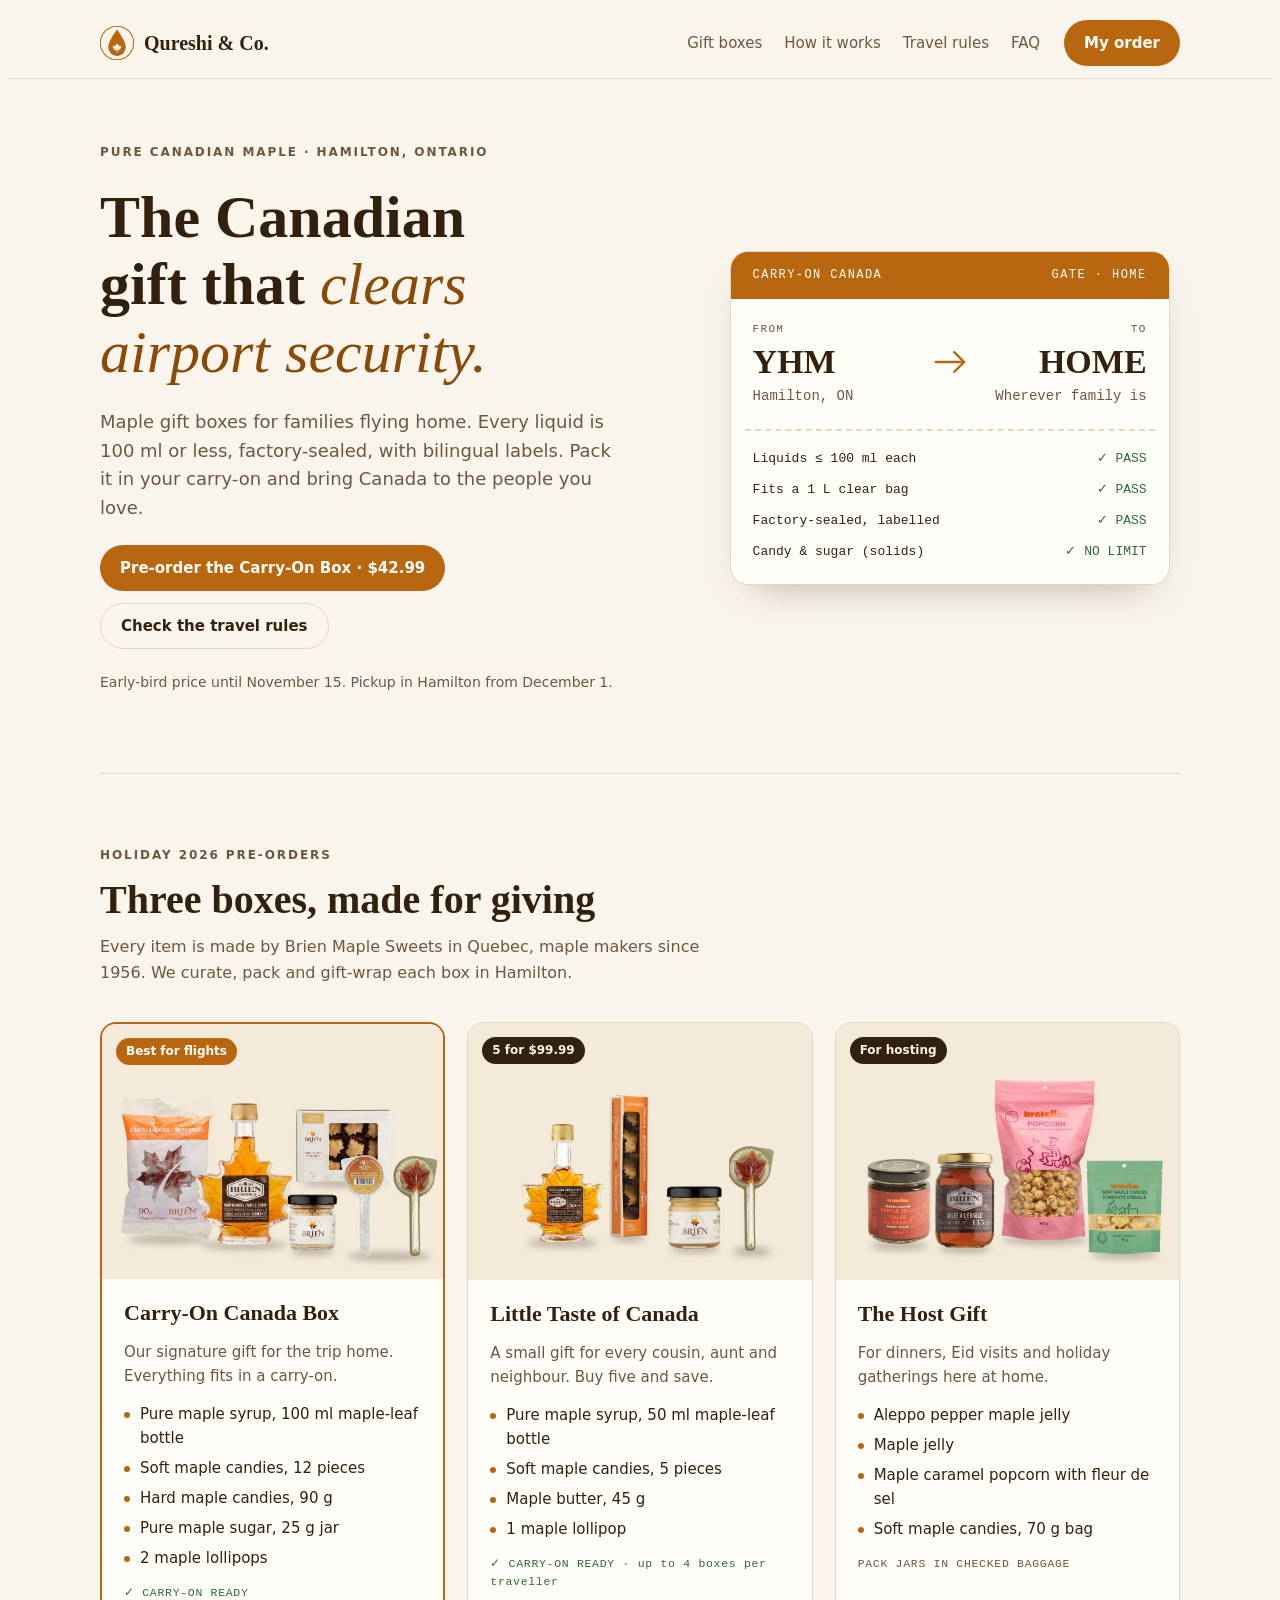
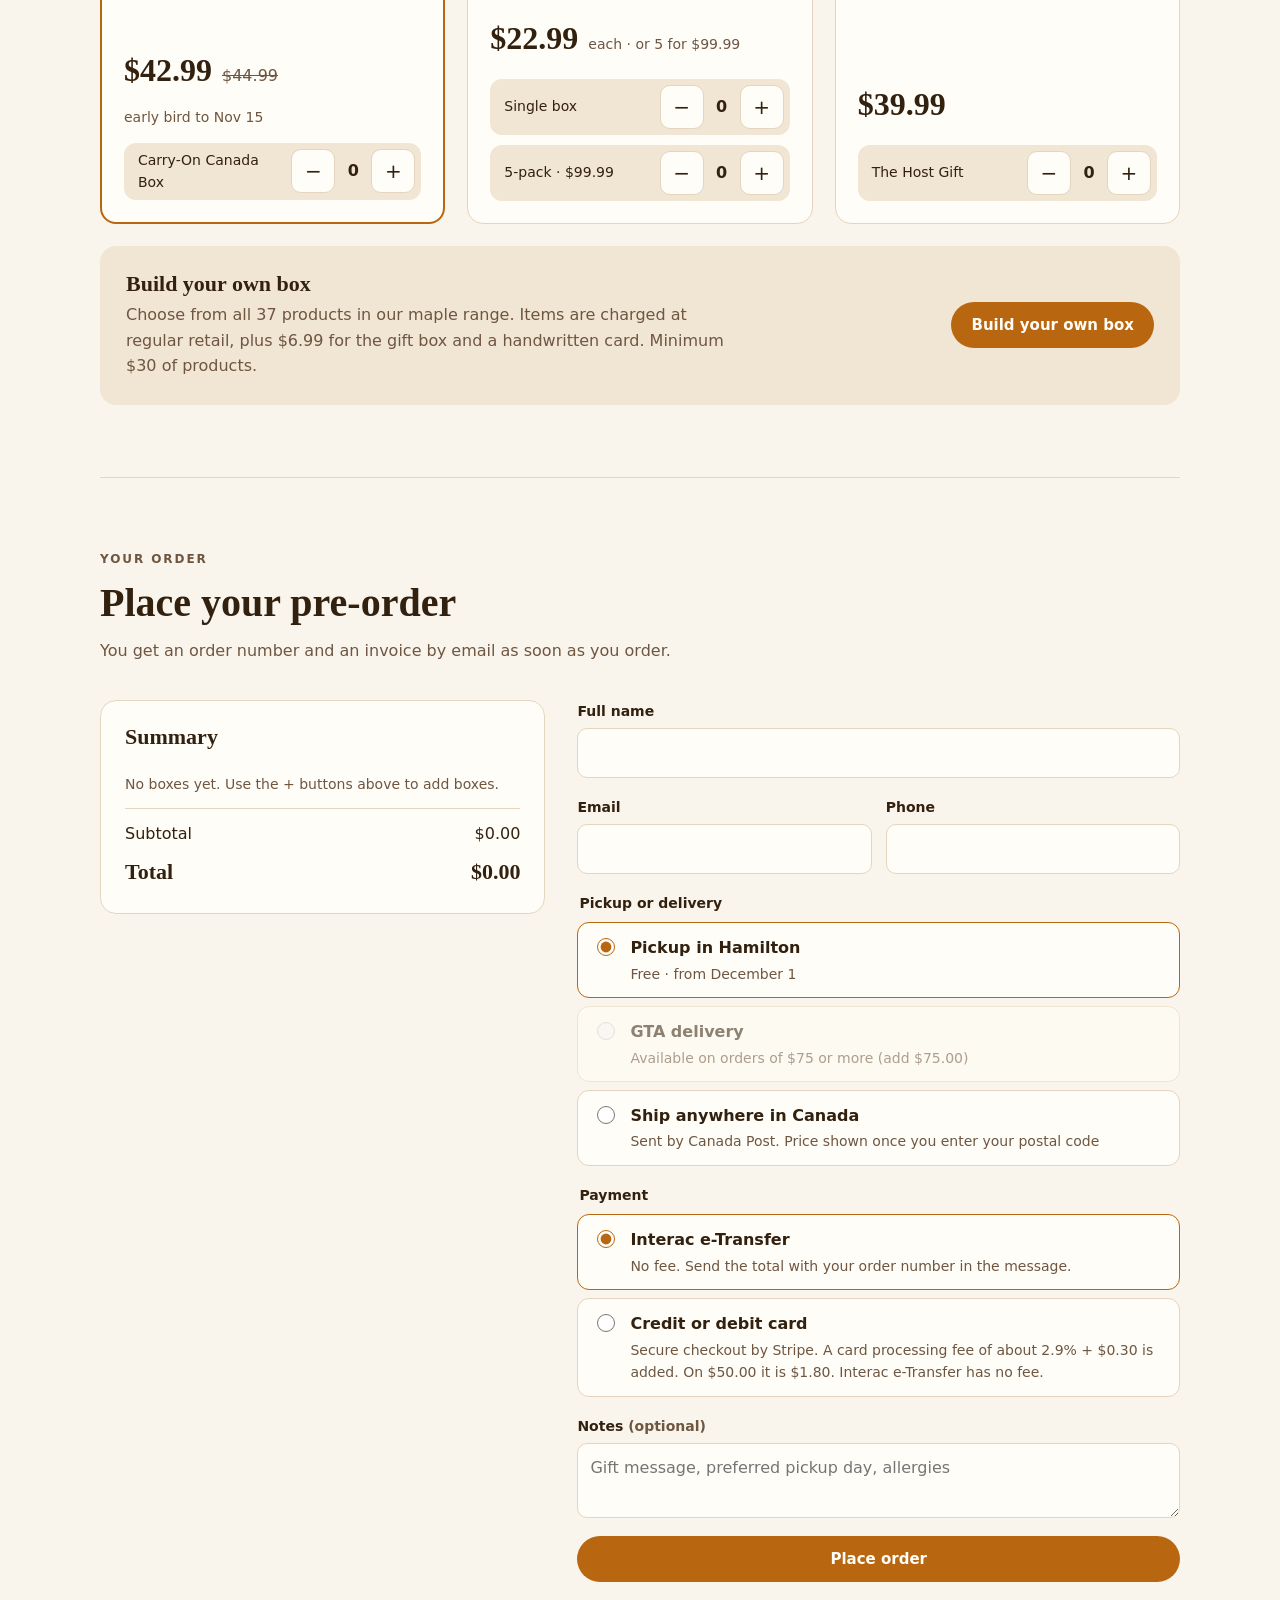
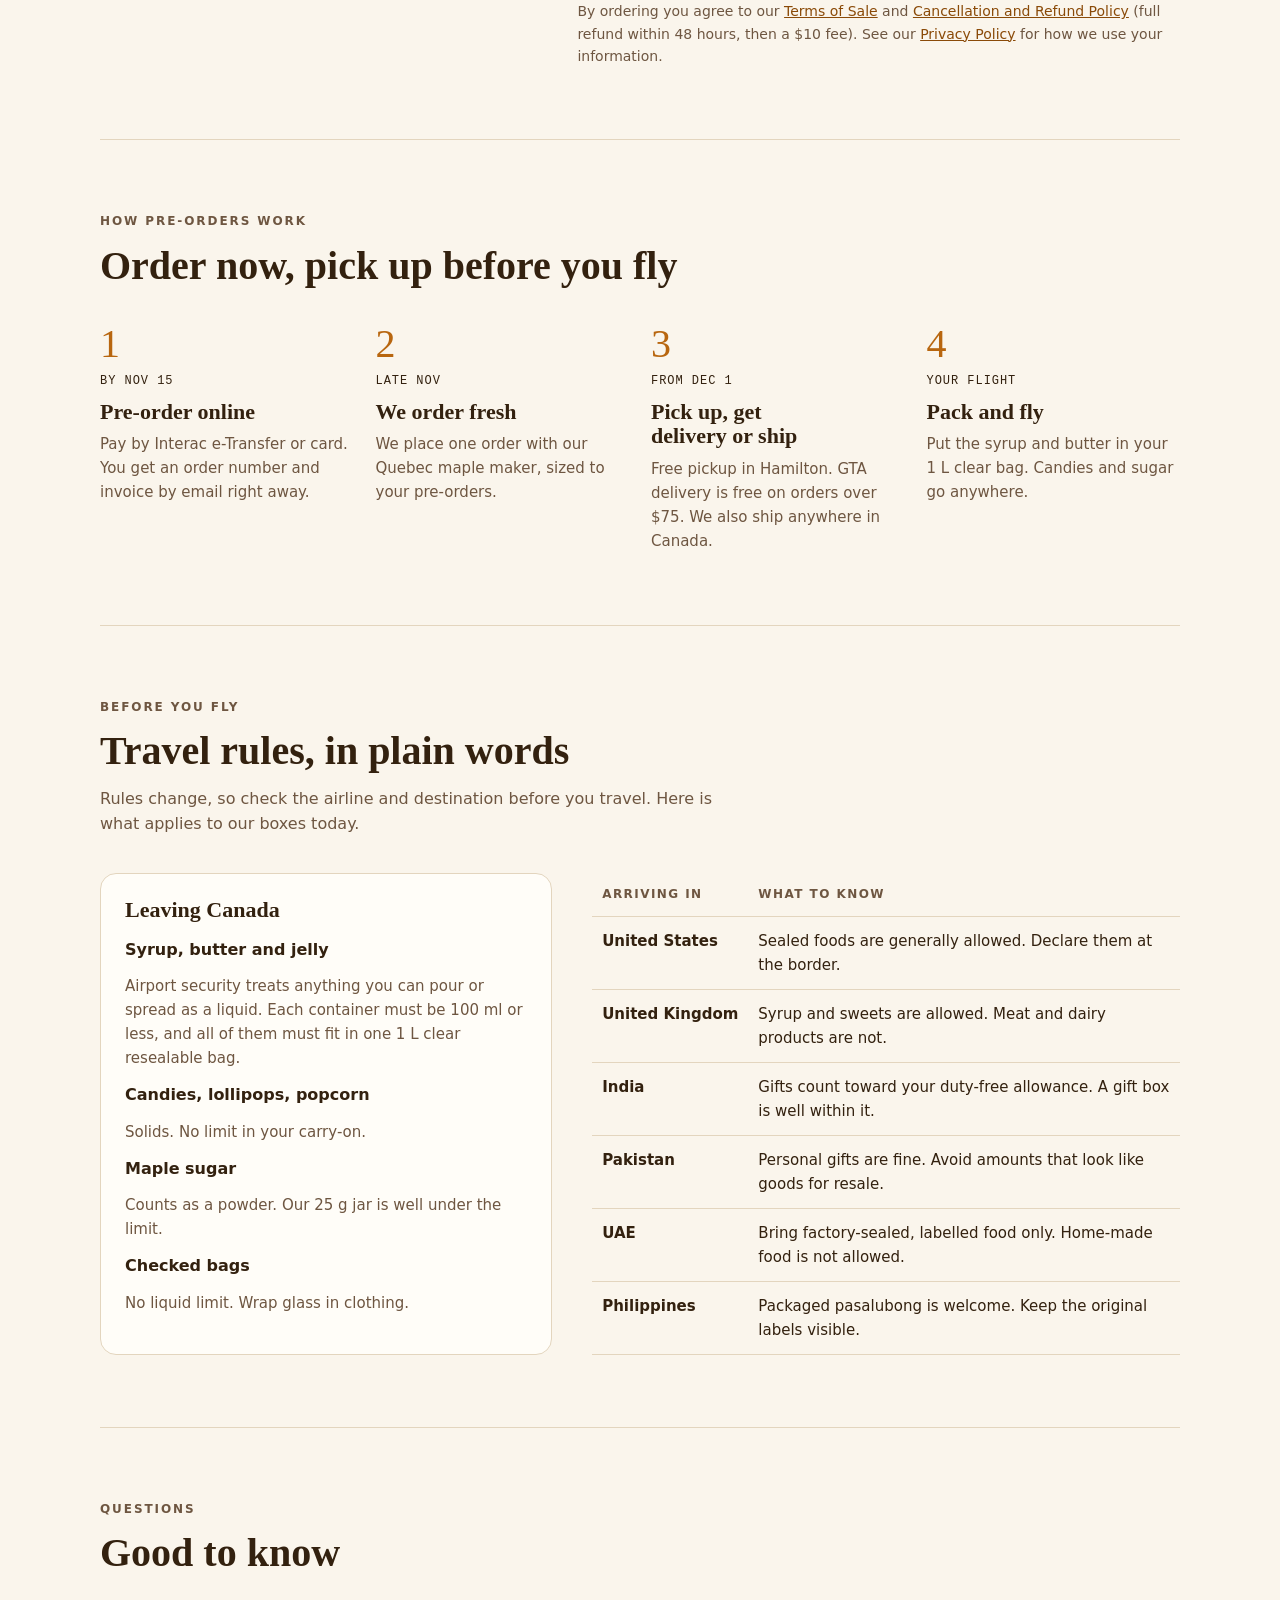
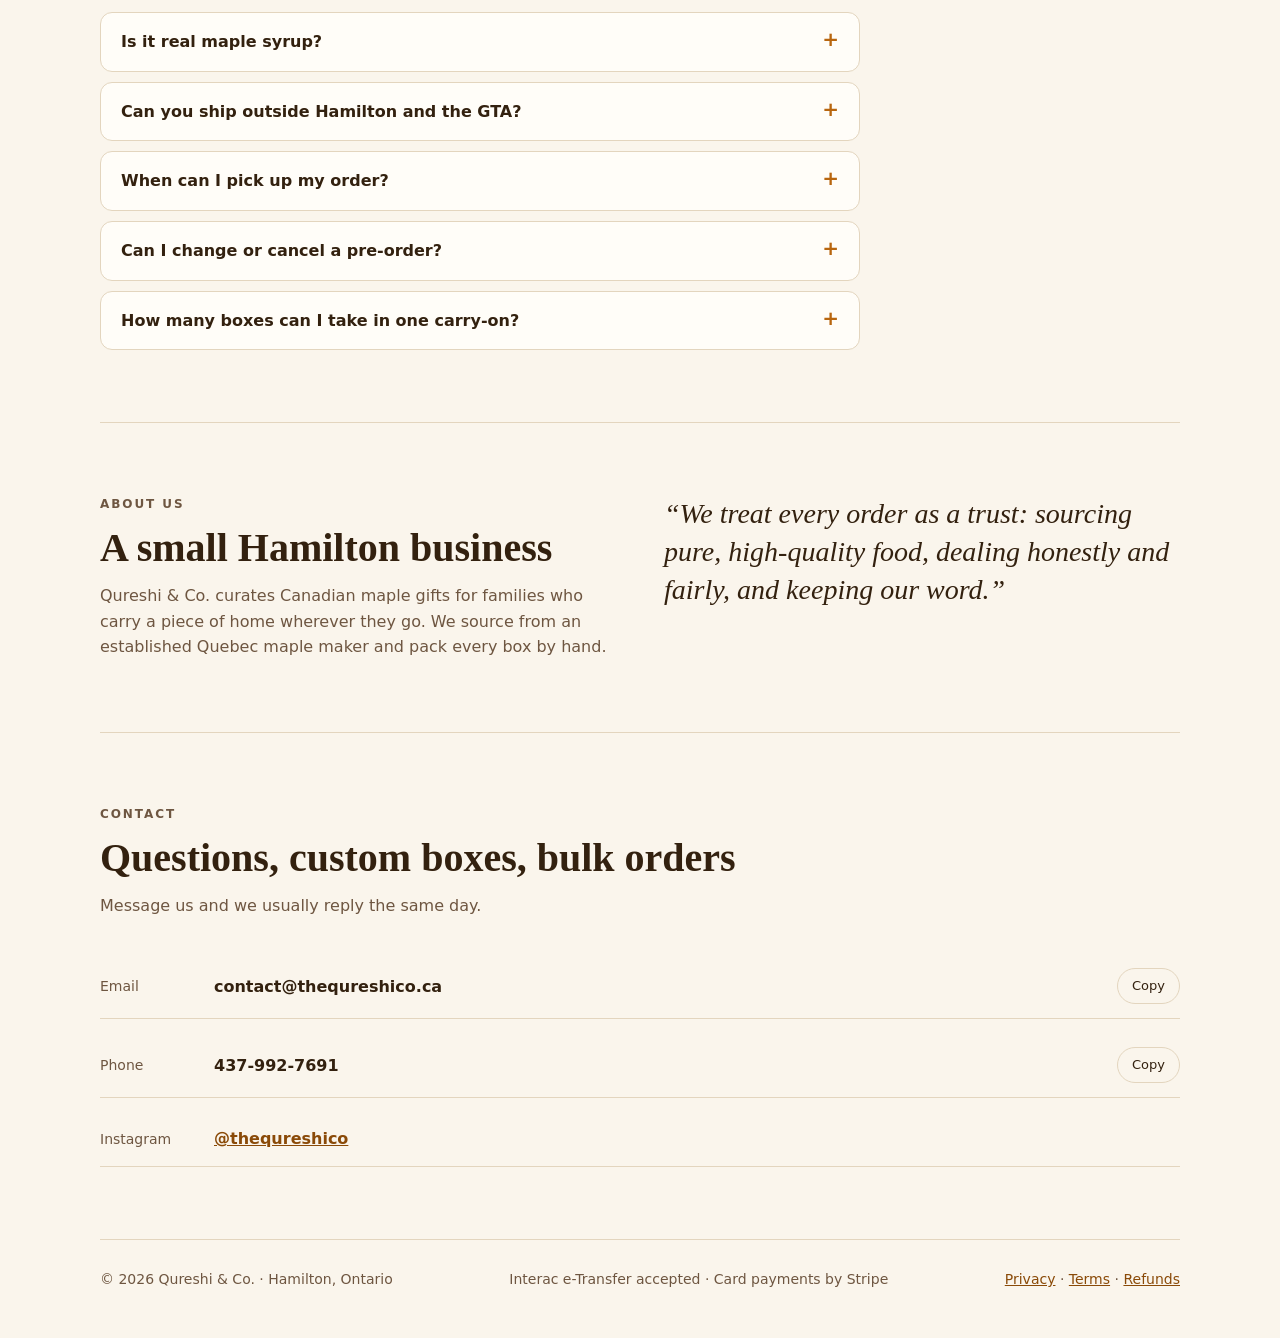
==== index.html @ 59706457 "Add optional Cloudflare Turnstile bot check Off until a site key is added to turnstile.js and TURNST" ====
<!doctype html>
<html lang="en">
<head>
<meta charset="utf-8">
<meta name="viewport" content="width=device-width,initial-scale=1,viewport-fit=cover">
<meta http-equiv="Content-Security-Policy" content="default-src 'none'; script-src 'self' https://challenges.cloudflare.com; style-src 'self' https://fonts.googleapis.com; font-src https://fonts.gstatic.com; img-src 'self' data:; connect-src https://script.google.com https://script.googleusercontent.com https://challenges.cloudflare.com; form-action 'self'; base-uri 'self'; object-src 'none'; frame-src https://challenges.cloudflare.com; upgrade-insecure-requests">
<meta name="referrer" content="no-referrer">
<script src="security.js"></script>
<meta name="description" content="Carry-on-ready Canadian maple gift boxes. Pickup in Hamilton, delivery in the GTA, shipping across Canada.">
<link rel="icon" href="qureshi-mark.svg">
<title>Qureshi &amp; Co. Maple</title>
<link rel="preconnect" href="https://fonts.googleapis.com">
<link rel="preconnect" href="https://fonts.gstatic.com" crossorigin>
<link rel="stylesheet" href="https://fonts.googleapis.com/css2?family=Fraunces:ital,opsz,wght@0,9..144,400;0,9..144,600;1,9..144,400&family=Work+Sans:wght@400;500;600&family=IBM+Plex+Mono:wght@500&display=swap">
<link rel="stylesheet" href="index.css">
</head>
<body>

<header>
  <div class="bar">
    <a class="brand" href="#top" aria-label="Qureshi &amp; Co. home">
      <svg viewBox="0 0 100 100" aria-hidden="true"><circle cx="50" cy="50" r="49" fill="var(--bg)" stroke="var(--accent)" stroke-width="3"/><path d="M50 10 C50 10 24 44 24 62 A26 26 0 0 0 76 62 C76 44 50 10 50 10 Z" fill="var(--accent)"/><g transform="translate(34 48.8) scale(0.32)"><path d="M50 5 L57 20 L65 16 L62 38 L74 26 L77 33 L90 30 L85 44 L92 48 L72 62 L75 70 L54 67 L54 90 L46 90 L46 67 L25 70 L28 62 L8 48 L15 44 L10 30 L23 33 L26 26 L38 38 L35 16 L43 20 Z" fill="var(--bg)"/></g></svg>
      Qureshi &amp; Co.
    </a>
    <nav aria-label="Main">
      <a href="#boxes">Gift boxes</a>
      <a href="#how">How it works</a>
      <a href="#travel">Travel rules</a>
      <a href="#faq">FAQ</a>
    </nav>
    <a class="btn" href="#order">My order</a>
  </div>
</header>

<main class="wrap" id="top">
  <div class="hero">
    <div class="hero-copy">
      <span class="eyebrow">Pure Canadian maple · Hamilton, Ontario</span>
      <h1>The Canadian gift that <em>clears airport security.</em></h1>
      <p class="lede">Maple gift boxes for families flying home. Every liquid is 100&nbsp;ml or less, factory-sealed, with bilingual labels. Pack it in your carry-on and bring Canada to the people you love.</p>
      <div class="cta-row">
        <a class="btn" href="#boxes">Pre-order the Carry-On Box · $42.99</a>
        <a class="btn ghost" href="#travel">Check the travel rules</a>
      </div>
      <p class="fine">Early-bird price until November 15. Pickup in Hamilton from December 1.</p>
    </div>

    <div class="pass" role="img" aria-label="Boarding pass styled card: from Hamilton to home, with carry-on checks passed">
      <div class="pass-top"><span>CARRY-ON CANADA</span><span>GATE · HOME</span></div>
      <div class="pass-body">
        <span class="k">FROM</span><span></span><span class="k to">TO</span>
        <span class="v">YHM</span>
        <svg class="plane" width="34" height="34" viewBox="0 0 24 24" fill="none" stroke="currentColor" stroke-width="1.6" stroke-linecap="round" stroke-linejoin="round" aria-hidden="true"><path d="M2 12h20M15 5l7 7-7 7"/></svg>
        <span class="v to">HOME</span>
        <span class="fine">Hamilton, ON</span><span></span><span class="fine to">Wherever family is</span>
      </div>
      <div class="pass-tear"></div>
      <div class="pass-checks">
        <div><span>Liquids ≤ 100 ml each</span><span class="yes">✓ PASS</span></div>
        <div><span>Fits a 1 L clear bag</span><span class="yes">✓ PASS</span></div>
        <div><span>Factory-sealed, labelled</span><span class="yes">✓ PASS</span></div>
        <div><span>Candy &amp; sugar (solids)</span><span class="yes">✓ NO LIMIT</span></div>
      </div>
    </div>
  </div>

  <section id="boxes" aria-labelledby="boxes-h">
    <div class="section-head">
      <span class="eyebrow">Holiday 2026 pre-orders</span>
      <h2 id="boxes-h">Three boxes, made for giving</h2>
      <p>Every item is made by Brien Maple Sweets in Quebec, maple makers since 1956. We curate, pack and gift-wrap each box in Hamilton.</p>
    </div>

    <div class="boxes">
      <article class="box featured">
        <div class="photo">
          <span class="tag">Best for flights</span>
          <img src="img/carry-on-box.jpg" alt="Carry-On Canada Box contents: hard maple candies, 100 ml maple-leaf syrup bottle, soft maple candies box, maple sugar jar and two lollipops" width="1200" height="900" loading="lazy">
        </div>
        <div class="box-body">
          <h3>Carry-On Canada Box</h3>
          <p class="use">Our signature gift for the trip home. Everything fits in a carry-on.</p>
          <ul>
            <li>Pure maple syrup, 100 ml maple-leaf bottle</li>
            <li>Soft maple candies, 12 pieces</li>
            <li>Hard maple candies, 90 g</li>
            <li>Pure maple sugar, 25 g jar</li>
            <li>2 maple lollipops</li>
          </ul>
          <span class="carry">✓ CARRY-ON READY</span>
          <div class="price"><strong>$42.99</strong><s>$44.99</s><span>early bird to Nov 15</span></div>
          <div class="buy"><div class="qty"><span class="qlabel">Carry-On Canada Box</span><div class="stepper" data-id="carryOn"><button type="button" data-step="-1" aria-label="Remove one Carry-On Canada Box">−</button><output aria-live="polite" aria-label="Carry-On Canada Box quantity">0</output><button type="button" data-step="1" aria-label="Add one Carry-On Canada Box">+</button></div></div></div>
        </div>
      </article>

      <article class="box">
        <div class="photo">
          <span class="tag alt">5 for $99.99</span>
          <img src="img/little-taste.jpg" alt="Little Taste of Canada contents: 50 ml maple-leaf syrup bottle, 5-piece soft maple candies, maple butter and a lollipop" width="1200" height="900" loading="lazy">
        </div>
        <div class="box-body">
          <h3>Little Taste of Canada</h3>
          <p class="use">A small gift for every cousin, aunt and neighbour. Buy five and save.</p>
          <ul>
            <li>Pure maple syrup, 50 ml maple-leaf bottle</li>
            <li>Soft maple candies, 5 pieces</li>
            <li>Maple butter, 45 g</li>
            <li>1 maple lollipop</li>
          </ul>
          <span class="carry">✓ CARRY-ON READY · up to 4 boxes per traveller</span>
          <div class="price"><strong>$22.99</strong><span>each · or 5 for $99.99</span></div>
          <div class="buy"><div class="qty"><span class="qlabel">Single box</span><div class="stepper" data-id="littleTaste"><button type="button" data-step="-1" aria-label="Remove one Single box">−</button><output aria-live="polite" aria-label="Single box quantity">0</output><button type="button" data-step="1" aria-label="Add one Single box">+</button></div></div><div class="qty"><span class="qlabel">5-pack · $99.99</span><div class="stepper" data-id="littleTaste5"><button type="button" data-step="-1" aria-label="Remove one 5-pack">−</button><output aria-live="polite" aria-label="5-pack quantity">0</output><button type="button" data-step="1" aria-label="Add one 5-pack">+</button></div></div></div>
        </div>
      </article>

      <article class="box">
        <div class="photo">
          <span class="tag alt">For hosting</span>
          <img src="img/host-gift.jpg" alt="The Host Gift contents: Aleppo pepper maple jelly, maple jelly, maple caramel popcorn and soft maple candies" width="1200" height="900" loading="lazy">
        </div>
        <div class="box-body">
          <h3>The Host Gift</h3>
          <p class="use">For dinners, Eid visits and holiday gatherings here at home.</p>
          <ul>
            <li>Aleppo pepper maple jelly</li>
            <li>Maple jelly</li>
            <li>Maple caramel popcorn with fleur de sel</li>
            <li>Soft maple candies, 70 g bag</li>
          </ul>
          <span class="carry no">PACK JARS IN CHECKED BAGGAGE</span>
          <div class="price"><strong>$39.99</strong></div>
          <div class="buy"><div class="qty"><span class="qlabel">The Host Gift</span><div class="stepper" data-id="hostGift"><button type="button" data-step="-1" aria-label="Remove one The Host Gift">−</button><output aria-live="polite" aria-label="The Host Gift quantity">0</output><button type="button" data-step="1" aria-label="Add one The Host Gift">+</button></div></div></div>
        </div>
      </article>
    </div>

    <div class="custom">
      <div>
        <h3>Build your own box</h3>
        <p>Choose from all 37 products in our maple range. Items are charged at regular retail, plus $6.99 for the gift box and a handwritten card. Minimum $30 of products.</p>
      </div>
      <a class="btn" href="custom.html">Build your own box</a>
    </div>
  </section>

  <section id="order" aria-labelledby="order-h">
    <div class="section-head">
      <span class="eyebrow">Your order</span>
      <h2 id="order-h">Place your pre-order</h2>
      <p>You get an order number and an invoice by email as soon as you order.</p>
    </div>
    <div class="order">
      <div class="summary" aria-live="polite">
        <h3>Summary</h3>
        <ul id="sum-lines"></ul>
        <p id="sum-empty" class="fine">No boxes yet. Use the + buttons above to add boxes.</p>
        <dl class="totals">
          <div><dt>Subtotal</dt><dd id="sum-sub">$0.00</dd></div>
          <div id="ship-row" hidden><dt>Shipping</dt><dd id="sum-ship">$0.00</dd></div>
          <div id="fee-row" hidden><dt>Card processing fee</dt><dd id="sum-fee">$0.00</dd></div>
          <div class="grand"><dt>Total</dt><dd id="sum-total">$0.00</dd></div>
        </dl>
      </div>

      <form id="order-form" novalidate>
        <div class="field"><label for="f-name">Full name</label><input maxlength="80" id="f-name" name="name" autocomplete="name" required></div>
        <div class="row2">
          <div class="field"><label for="f-email">Email</label><input maxlength="120" id="f-email" name="email" type="email" autocomplete="email" required></div>
          <div class="field"><label for="f-phone">Phone</label><input maxlength="30" id="f-phone" name="phone" type="tel" autocomplete="tel" required></div>
        </div>

        <fieldset>
          <legend>Pickup or delivery</legend>
          <label class="choice"><input type="radio" name="fulfilment" value="pickup" id="f-pickup" checked><span><b>Pickup in Hamilton</b><span class="fine">Free · from December 1</span></span></label>
          <label class="choice"><input type="radio" name="fulfilment" value="delivery" id="f-delivery"><span><b>GTA delivery</b><span class="fine" id="delivery-hint">Free on orders of $75 or more</span></span></label>
          <div class="field" id="address-field" hidden><label for="f-address">Delivery address</label><textarea maxlength="200" id="f-address" name="address" rows="2" autocomplete="street-address"></textarea></div>
          <label class="choice"><input type="radio" name="fulfilment" value="ship" id="f-ship"><span><b>Ship anywhere in Canada</b><span class="fine" id="ship-hint">Sent by Canada Post. Price shown once you enter your postal code</span></span></label>
          <div id="ship-fields" hidden></div>
        </fieldset>

        <fieldset>
          <legend>Payment</legend>
          <label class="choice"><input type="radio" name="payment" value="etransfer" id="f-etransfer" checked><span><b>Interac e-Transfer</b><span class="fine">No fee. Send the total with your order number in the message.</span></span></label>
          <label class="choice"><input type="radio" name="payment" value="card" id="f-card"><span><b>Credit or debit card</b><span class="fine" id="card-hint">Secure checkout by Stripe. A card processing fee of about 2.9% + $0.30 is added.</span></span></label>
        </fieldset>

        <div class="field"><label for="f-notes">Notes <span class="fine">(optional)</span></label><textarea maxlength="500" id="f-notes" name="notes" rows="2" placeholder="Gift message, preferred pickup day, allergies"></textarea></div>
        <div class="hp" aria-hidden="true"><label for="f-website">Website</label><input id="f-website" name="website" tabindex="-1" autocomplete="off"></div>

        <div id="captcha" class="captcha"></div>
        <p id="form-error" class="error" role="alert" hidden></p>
        <button class="btn" type="submit" id="submit-btn">Place order</button>
        <p class="fine">By ordering you agree to our <a href="terms.html">Terms of Sale</a> and <a href="refund.html">Cancellation and Refund Policy</a> (full refund within 48 hours, then a $10 fee). See our <a href="privacy.html">Privacy Policy</a> for how we use your information.</p>
      </form>

      <div id="order-done" class="done" hidden tabindex="-1">
        <span class="eyebrow">Order received</span>
        <h3>Order <span id="done-number"></span></h3>
        <p id="done-text"></p>
        <p class="fine">We emailed your invoice with the same number. Keep it for pickup.</p>
      </div>
    </div>
  </section>

  <section id="how" aria-labelledby="how-h">
    <div class="section-head">
      <span class="eyebrow">How pre-orders work</span>
      <h2 id="how-h">Order now, pick up before you fly</h2>
    </div>
    <div class="steps">
      <div class="step"><span class="n">1</span><span class="date">BY NOV 15</span><h3>Pre-order online</h3><p>Pay by Interac e-Transfer or card. You get an order number and invoice by email right away.</p></div>
      <div class="step"><span class="n">2</span><span class="date">LATE NOV</span><h3>We order fresh</h3><p>We place one order with our Quebec maple maker, sized to your pre-orders.</p></div>
      <div class="step"><span class="n">3</span><span class="date">FROM DEC 1</span><h3>Pick up, get delivery or ship</h3><p>Free pickup in Hamilton. GTA delivery is free on orders over $75. We also ship anywhere in Canada.</p></div>
      <div class="step"><span class="n">4</span><span class="date">YOUR FLIGHT</span><h3>Pack and fly</h3><p>Put the syrup and butter in your 1 L clear bag. Candies and sugar go anywhere.</p></div>
    </div>
  </section>

  <section id="travel" aria-labelledby="travel-h">
    <div class="section-head">
      <span class="eyebrow">Before you fly</span>
      <h2 id="travel-h">Travel rules, in plain words</h2>
      <p>Rules change, so check the airline and destination before you travel. Here is what applies to our boxes today.</p>
    </div>
    <div class="rules">
      <div class="rule-card">
        <h3>Leaving Canada</h3>
        <dl>
          <dt>Syrup, butter and jelly</dt>
          <dd>Airport security treats anything you can pour or spread as a liquid. Each container must be 100 ml or less, and all of them must fit in one 1 L clear resealable bag.</dd>
          <dt>Candies, lollipops, popcorn</dt>
          <dd>Solids. No limit in your carry-on.</dd>
          <dt>Maple sugar</dt>
          <dd>Counts as a powder. Our 25 g jar is well under the limit.</dd>
          <dt>Checked bags</dt>
          <dd>No liquid limit. Wrap glass in clothing.</dd>
        </dl>
      </div>
      <div class="table-scroll">
        <table>
          <thead><tr><th scope="col">Arriving in</th><th scope="col">What to know</th></tr></thead>
          <tbody>
            <tr><td>United States</td><td>Sealed foods are generally allowed. Declare them at the border.</td></tr>
            <tr><td>United Kingdom</td><td>Syrup and sweets are allowed. Meat and dairy products are not.</td></tr>
            <tr><td>India</td><td>Gifts count toward your duty-free allowance. A gift box is well within it.</td></tr>
            <tr><td>Pakistan</td><td>Personal gifts are fine. Avoid amounts that look like goods for resale.</td></tr>
            <tr><td>UAE</td><td>Bring factory-sealed, labelled food only. Home-made food is not allowed.</td></tr>
            <tr><td>Philippines</td><td>Packaged pasalubong is welcome. Keep the original labels visible.</td></tr>
          </tbody>
        </table>
      </div>
    </div>
  </section>

  <section id="faq" aria-labelledby="faq-h">
    <div class="section-head">
      <span class="eyebrow">Questions</span>
      <h2 id="faq-h">Good to know</h2>
    </div>
    <div class="faq">
      <details><summary>Is it real maple syrup?</summary><p>Yes. The syrup is 100% pure Canadian maple syrup, Canada Grade A. The only ingredient is maple syrup.</p></details>
      <details><summary>Can you ship outside Hamilton and the GTA?</summary><p>You can pick up in Hamilton, get GTA delivery, or have it shipped anywhere in Canada by Canada Post (the price shows at checkout). For shipping abroad, a bulk order or a special date, contact us. We will work out the best option for you and quote it before you pay.</p></details>
      <details><summary>When can I pick up my order?</summary><p>From December 1. We will email you the pickup address and available times after you order.</p></details>
      <details><summary>Can I change or cancel a pre-order?</summary><p>Yes. Cancel within 48 hours of placing your order for a full refund. After 48 hours, we refund your order minus a $10 cancellation fee. To change or cancel, email or call us with your order number.</p></details>
      <details><summary>How many boxes can I take in one carry-on?</summary><p>Every liquid in our boxes is 100 ml or less, but they all share your one 1 L clear bag. One Carry-On Box or up to four Little Taste boxes fit comfortably. Put the rest in your checked bag.</p></details>
    </div>
  </section>

  <section id="about" aria-labelledby="about-h">
    <div class="about">
      <div class="section-head flush">
        <span class="eyebrow">About us</span>
        <h2 id="about-h">A small Hamilton business</h2>
        <p>Qureshi &amp; Co. curates Canadian maple gifts for families who carry a piece of home wherever they go. We source from an established Quebec maple maker and pack every box by hand.</p>
      </div>
      <blockquote>“We treat every order as a trust: sourcing pure, high-quality food, dealing honestly and fairly, and keeping our word.”</blockquote>
    </div>
  </section>

  <section id="contact" aria-labelledby="contact-h">
    <div class="section-head">
      <span class="eyebrow">Contact</span>
      <h2 id="contact-h">Questions, custom boxes, bulk orders</h2>
      <p>Message us and we usually reply the same day.</p>
    </div>
    <div class="contact">
      <div class="contact-row"><span class="k">Email</span><span class="v" id="email">contact@thequreshico.ca</span><button class="copy" type="button" data-copy="email">Copy</button></div>
      <div class="contact-row"><span class="k">Phone</span><span class="v" id="phone">437-992-7691</span><button class="copy" type="button" data-copy="phone">Copy</button></div>
      <div class="contact-row"><span class="k">Instagram</span><a class="v" href="https://www.instagram.com/thequreshico/" rel="noopener noreferrer">@thequreshico</a></div>
    </div>
  </section>

  <footer>
    <span>© 2026 Qureshi &amp; Co. · Hamilton, Ontario</span>
    <span>Interac e-Transfer accepted · Card payments by Stripe</span>
    <span><a href="privacy.html">Privacy</a> · <a href="terms.html">Terms</a> · <a href="refund.html">Refunds</a></span>
  </footer>
</main>

<script src="shipping.js"></script>
<script src="turnstile.js"></script>
<script src="index.js"></script>
</body>
</html>
---- index.css ----
/* Layout: single-column storefront; a boarding-pass hero states the carry-on promise, then boxes, steps, travel rules, FAQ, contact. */
:root{
  --bg:#FAF5EC; --surface:#FFFDF8; --sunk:#F1E6D3; --fg:#33210F; --muted:#6E5641;
  --line:#E3D5BE; --accent:#B8660F; --accent-ink:#8A4A08; --on-accent:#FFFDF8; --leaf:#A8231C; --ok:#2F6B3A;
  --display:"Fraunces",Georgia,"Times New Roman",serif;
  --body:"Work Sans",system-ui,-apple-system,"Segoe UI",sans-serif;
  --mono:"IBM Plex Mono",ui-monospace,Menlo,Consolas,monospace;
}
@media (prefers-color-scheme:dark){:root:not([data-theme="light"]){
  --bg:#1C140C; --surface:#251A10; --sunk:#2E2114; --fg:#F4EADB; --muted:#C2AD93;
  --line:#3F2F1F; --accent:#E39A45; --accent-ink:#F0B26A; --on-accent:#1C140C; --leaf:#E2645B; --ok:#7CC48A; color-scheme:dark}}
:root[data-theme="dark"]{
  --bg:#1C140C; --surface:#251A10; --sunk:#2E2114; --fg:#F4EADB; --muted:#C2AD93;
  --line:#3F2F1F; --accent:#E39A45; --accent-ink:#F0B26A; --on-accent:#1C140C; --leaf:#E2645B; --ok:#7CC48A; color-scheme:dark}

*{box-sizing:border-box}
[hidden]{display:none!important}
body{background:var(--bg);color:var(--fg);font-family:var(--body);font-size:16px;line-height:1.6;padding-inline:20px}
.wrap{max-width:1080px;margin-inline:auto}
h1,h2,h3{font-family:var(--display);font-weight:600;line-height:1.12;text-wrap:balance;margin:0}
h2{font-size:clamp(28px,4vw,40px)}
h3{font-size:22px}
p{margin:0}
a{color:var(--accent-ink)}
a:focus-visible,button:focus-visible,summary:focus-visible{outline:3px solid var(--accent);outline-offset:3px;border-radius:6px}
.eyebrow{font-size:12px;letter-spacing:.16em;text-transform:uppercase;font-weight:600;color:var(--muted)}
section{padding-block:72px;border-top:1px solid var(--line)}
.section-head{display:flex;flex-direction:column;gap:12px;max-width:640px;margin-bottom:36px}
.section-head p{color:var(--muted)}

/* header */
header{position:sticky;top:env(safe-area-inset-top,0px);z-index:5;background:var(--bg);border-bottom:1px solid var(--line);margin-inline:-20px;padding:12px 20px}
.bar{max-width:1080px;margin-inline:auto;display:flex;align-items:center;gap:24px}
.brand{display:flex;align-items:center;gap:10px;text-decoration:none;color:var(--fg);font-family:var(--display);font-size:20px;font-weight:600}
.brand svg{width:34px;height:34px;flex:none}
nav{display:flex;gap:22px;margin-left:auto}
nav a{color:var(--muted);text-decoration:none;font-size:15px;font-weight:500}
nav a:hover{color:var(--fg)}
.btn{display:inline-flex;align-items:center;justify-content:center;gap:8px;min-height:46px;padding:0 20px;border-radius:999px;background:var(--accent);color:var(--on-accent);font-weight:600;font-size:15px;text-decoration:none;border:0;cursor:pointer;font-family:var(--body)}
.btn:hover{filter:brightness(1.07)}
.btn.ghost{background:transparent;color:var(--fg);border:1.5px solid var(--line)}
.btn[aria-disabled="true"]{background:var(--sunk);color:var(--muted);cursor:default;filter:none}
@media (max-width:760px){nav{display:none}.bar .btn{margin-left:auto}}

/* hero */
.hero{display:grid;grid-template-columns:minmax(0,1.1fr) minmax(0,.9fr);gap:56px;align-items:center;padding-block:64px 80px}
.hero h1{font-size:clamp(36px,5.6vw,60px);font-weight:600}
.hero h1 em{font-style:italic;font-weight:400;color:var(--accent-ink)}
.hero-copy{display:flex;flex-direction:column;gap:22px;min-width:0}
.hero-copy .lede{font-size:18px;color:var(--muted);max-width:520px}
.cta-row{display:flex;flex-wrap:wrap;gap:12px;align-items:center}
.fine{font-size:14px;color:var(--muted)}
@media (max-width:860px){.hero{grid-template-columns:1fr;gap:40px;padding-block:40px 56px}}

/* boarding pass */
.pass{background:var(--surface);border:1px solid var(--line);border-radius:18px;overflow:hidden;box-shadow:0 18px 40px -24px rgba(51,33,15,.45);font-family:var(--mono);max-width:440px;width:100%;justify-self:center}
.pass-top{background:var(--accent);color:var(--on-accent);padding:14px 22px;display:flex;justify-content:space-between;font-size:12px;letter-spacing:.12em}
.pass-body{padding:22px;display:grid;grid-template-columns:1fr auto 1fr;gap:6px 12px;align-items:end}
.pass-body .k{font-size:11px;letter-spacing:.12em;color:var(--muted)}
.pass-body .v{font-family:var(--display);font-size:34px;font-weight:600;line-height:1}
.pass-body .plane{align-self:center;color:var(--accent)}
.pass-body .to{text-align:right}
.pass-tear{border-top:2px dashed var(--line);margin-inline:14px;position:relative}
.pass-checks{padding:18px 22px 22px;display:grid;gap:10px;font-size:13px}
.pass-checks div{display:flex;justify-content:space-between;gap:12px}
.pass-checks .yes{color:var(--ok);font-weight:500;white-space:nowrap}

/* boxes */
.boxes{display:grid;grid-template-columns:repeat(3,minmax(0,1fr));gap:22px}
@media (max-width:900px){.boxes{grid-template-columns:1fr}}
.box{display:flex;flex-direction:column;background:var(--surface);border:1px solid var(--line);border-radius:16px;overflow:hidden;min-width:0}
.box.featured{border:2px solid var(--accent)}
.photo{aspect-ratio:4/3;max-width:100%;background:#F3EADA;position:relative;overflow:hidden}
.photo img{width:100%;height:100%;object-fit:cover;display:block}
.tag{position:absolute;top:14px;left:14px;background:var(--accent);color:var(--on-accent);font-size:12px;font-weight:600;padding:4px 10px;border-radius:999px}
.tag.alt{background:var(--fg);color:var(--bg)}
.box-body{padding:22px;display:flex;flex-direction:column;gap:14px;flex:1}
.box-body .use{color:var(--muted);font-size:15px}
.box ul{margin:0;padding:0;list-style:none;display:grid;gap:6px;font-size:15px}
.box li{display:flex;gap:10px}
.box li::before{content:"";width:6px;height:6px;border-radius:50%;background:var(--accent);margin-top:10px;flex:none}
.price{display:flex;align-items:baseline;gap:10px;flex-wrap:wrap;margin-top:auto;padding-top:8px;font-variant-numeric:tabular-nums}
.price strong{font-family:var(--display);font-size:32px;font-weight:600}
.price s{color:var(--muted)}
.price span{font-size:14px;color:var(--muted)}
.buy{display:flex;flex-direction:column;gap:8px}
.carry{font-family:var(--mono);font-size:11.5px;letter-spacing:.06em;color:var(--ok)}
.carry.no{color:var(--muted)}

.custom{margin-top:22px;background:var(--sunk);border-radius:16px;padding:26px;display:flex;flex-wrap:wrap;gap:20px;align-items:center;justify-content:space-between}
.custom > div{display:flex;flex-direction:column;gap:6px;max-width:620px;min-width:0}
.custom p{color:var(--muted)}

/* steps */
.steps{display:grid;grid-template-columns:repeat(4,minmax(0,1fr));gap:22px;counter-reset:s}
@media (max-width:900px){.steps{grid-template-columns:repeat(2,minmax(0,1fr))}}
@media (max-width:520px){.steps{grid-template-columns:1fr}}
.step{display:flex;flex-direction:column;gap:8px;min-width:0}
.step .n{font-family:var(--display);font-size:40px;color:var(--accent);line-height:1}
.step p{color:var(--muted);font-size:15px}
.date{font-family:var(--mono);font-size:12px;letter-spacing:.08em;color:var(--fg)}

/* travel table */
.rules{display:grid;grid-template-columns:minmax(0,1fr) minmax(0,1.3fr);gap:40px}
@media (max-width:860px){.rules{grid-template-columns:1fr}}
.rule-card{background:var(--surface);border:1px solid var(--line);border-radius:16px;padding:24px;display:flex;flex-direction:column;gap:14px}
.rule-card dl{margin:0;display:grid;gap:12px}
.rule-card dt{font-weight:600}
.rule-card dd{margin:0;color:var(--muted);font-size:15px}
.table-scroll{overflow-x:auto}
table{width:100%;border-collapse:collapse;font-size:15px}
th,td{text-align:left;padding:12px 10px;border-bottom:1px solid var(--line);vertical-align:top}
th{font-size:12px;letter-spacing:.12em;text-transform:uppercase;color:var(--muted);font-weight:600}
td:first-child{font-weight:600;white-space:nowrap}

/* faq */
.faq{display:grid;gap:10px;max-width:760px}
details{background:var(--surface);border:1px solid var(--line);border-radius:12px;padding:16px 20px}
summary{cursor:pointer;font-weight:600;list-style:none;display:flex;justify-content:space-between;gap:16px}
summary::-webkit-details-marker{display:none}
summary::after{content:"+";color:var(--accent);font-size:20px;line-height:1}
details[open] summary::after{content:"–"}
details p{margin-top:10px;color:var(--muted)}

/* about + contact */
.about{display:grid;grid-template-columns:minmax(0,1fr) minmax(0,1fr);gap:48px}
@media (max-width:860px){.about{grid-template-columns:1fr}}
blockquote{margin:0;font-family:var(--display);font-style:italic;font-size:clamp(22px,2.6vw,28px);line-height:1.35}
.contact{display:grid;gap:14px}
.contact-row{display:flex;flex-wrap:wrap;align-items:center;gap:10px 14px;padding:14px 0;border-bottom:1px solid var(--line)}
.contact-row .k{width:100px;color:var(--muted);font-size:14px}
.contact-row .v{font-weight:600;user-select:all;overflow-wrap:anywhere;min-width:0}
.copy{margin-left:auto;font:inherit;font-size:13px;background:none;border:1px solid var(--line);color:var(--fg);border-radius:999px;padding:6px 14px;cursor:pointer;min-height:36px}
footer{border-top:1px solid var(--line);padding-block:28px 40px;color:var(--muted);font-size:14px;display:flex;flex-wrap:wrap;gap:12px;justify-content:space-between}

/* quantity + order */
.buy{gap:10px}
.qty{display:flex;align-items:center;justify-content:space-between;gap:12px;background:var(--sunk);border-radius:12px;padding:6px 6px 6px 14px}
.qlabel{font-size:14px;font-weight:500}
.stepper{display:flex;align-items:center;gap:4px}
.stepper button{width:44px;height:44px;border-radius:10px;border:1px solid var(--line);background:var(--surface);color:var(--fg);font-size:20px;cursor:pointer;font-family:var(--body)}
.stepper button:hover{border-color:var(--accent)}
.stepper output{min-width:28px;text-align:center;font-weight:600;font-variant-numeric:tabular-nums}
.order{display:grid;grid-template-columns:minmax(0,.85fr) minmax(0,1.15fr);gap:32px;align-items:start}
@media (max-width:860px){.order{grid-template-columns:1fr}}
.summary{background:var(--surface);border:1px solid var(--line);border-radius:16px;padding:24px;display:flex;flex-direction:column;gap:12px;position:sticky;top:calc(env(safe-area-inset-top,0px) + 84px)}
@media (max-width:860px){.summary{position:static}}
.summary ul{list-style:none;margin:0;padding:0;display:grid;gap:8px;font-size:15px}
.summary li,.totals div{display:flex;justify-content:space-between;gap:12px;font-variant-numeric:tabular-nums}
.totals{margin:0;display:grid;gap:8px;border-top:1px solid var(--line);padding-top:12px}
.totals dd{margin:0;white-space:nowrap}
.totals .grand{font-family:var(--display);font-size:22px;font-weight:600}
form{display:grid;gap:18px;min-width:0}
.row2{display:grid;grid-template-columns:repeat(2,minmax(0,1fr));gap:14px}
@media (max-width:520px){.row2{grid-template-columns:1fr}}
.field{display:grid;gap:6px}
.field label,legend{font-weight:600;font-size:14px}
input,textarea,select{font:inherit;color:var(--fg);background:var(--surface);border:1.5px solid var(--line);border-radius:10px;padding:11px 12px;width:100%}
input:focus,textarea:focus,select:focus{outline:none;border-color:var(--accent)}
fieldset{border:0;margin:0;padding:0;display:grid;gap:8px}
legend{margin-bottom:8px}
.choice{display:flex;gap:12px;align-items:flex-start;padding:12px 14px;border:1.5px solid var(--line);border-radius:12px;cursor:pointer;background:var(--surface)}
.choice:has(input:checked){border-color:var(--accent)}
.choice:has(input:disabled){opacity:.55;cursor:not-allowed}
.choice input{width:18px;height:18px;margin-top:3px;accent-color:var(--accent);flex:none}
.choice > span{display:grid;gap:2px}
.hp{position:absolute;left:-9999px;width:1px;height:1px;overflow:hidden}
.error{color:var(--leaf);font-weight:500}
.done{background:var(--surface);border:2px solid var(--accent);border-radius:16px;padding:24px;display:grid;gap:10px;grid-column:2}
@media (max-width:860px){.done{grid-column:auto}}
.done h3{font-size:28px}
.done b{color:var(--accent-ink)}
@media (prefers-reduced-motion:no-preference){.btn{transition:filter .15s}}
.flush{margin-bottom:0}
.captcha:empty{display:none}
.captcha{margin-block:12px}
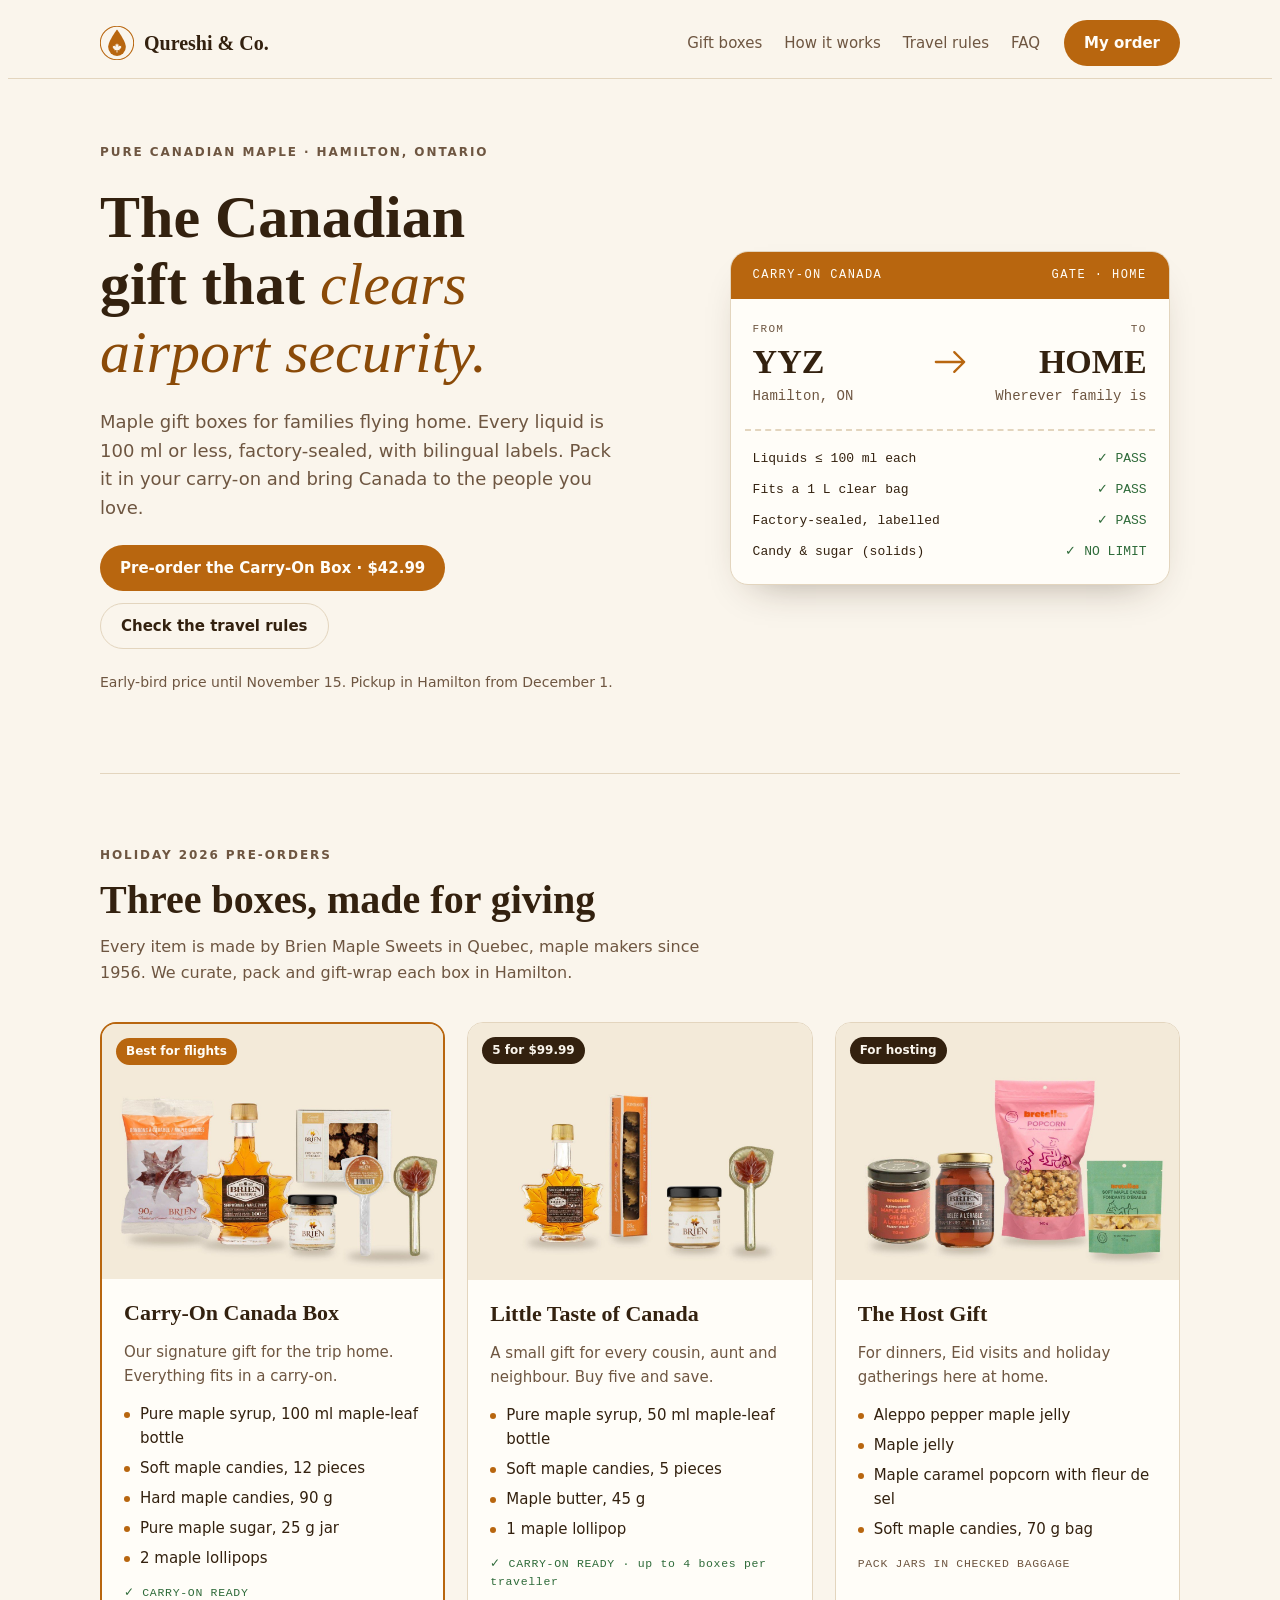
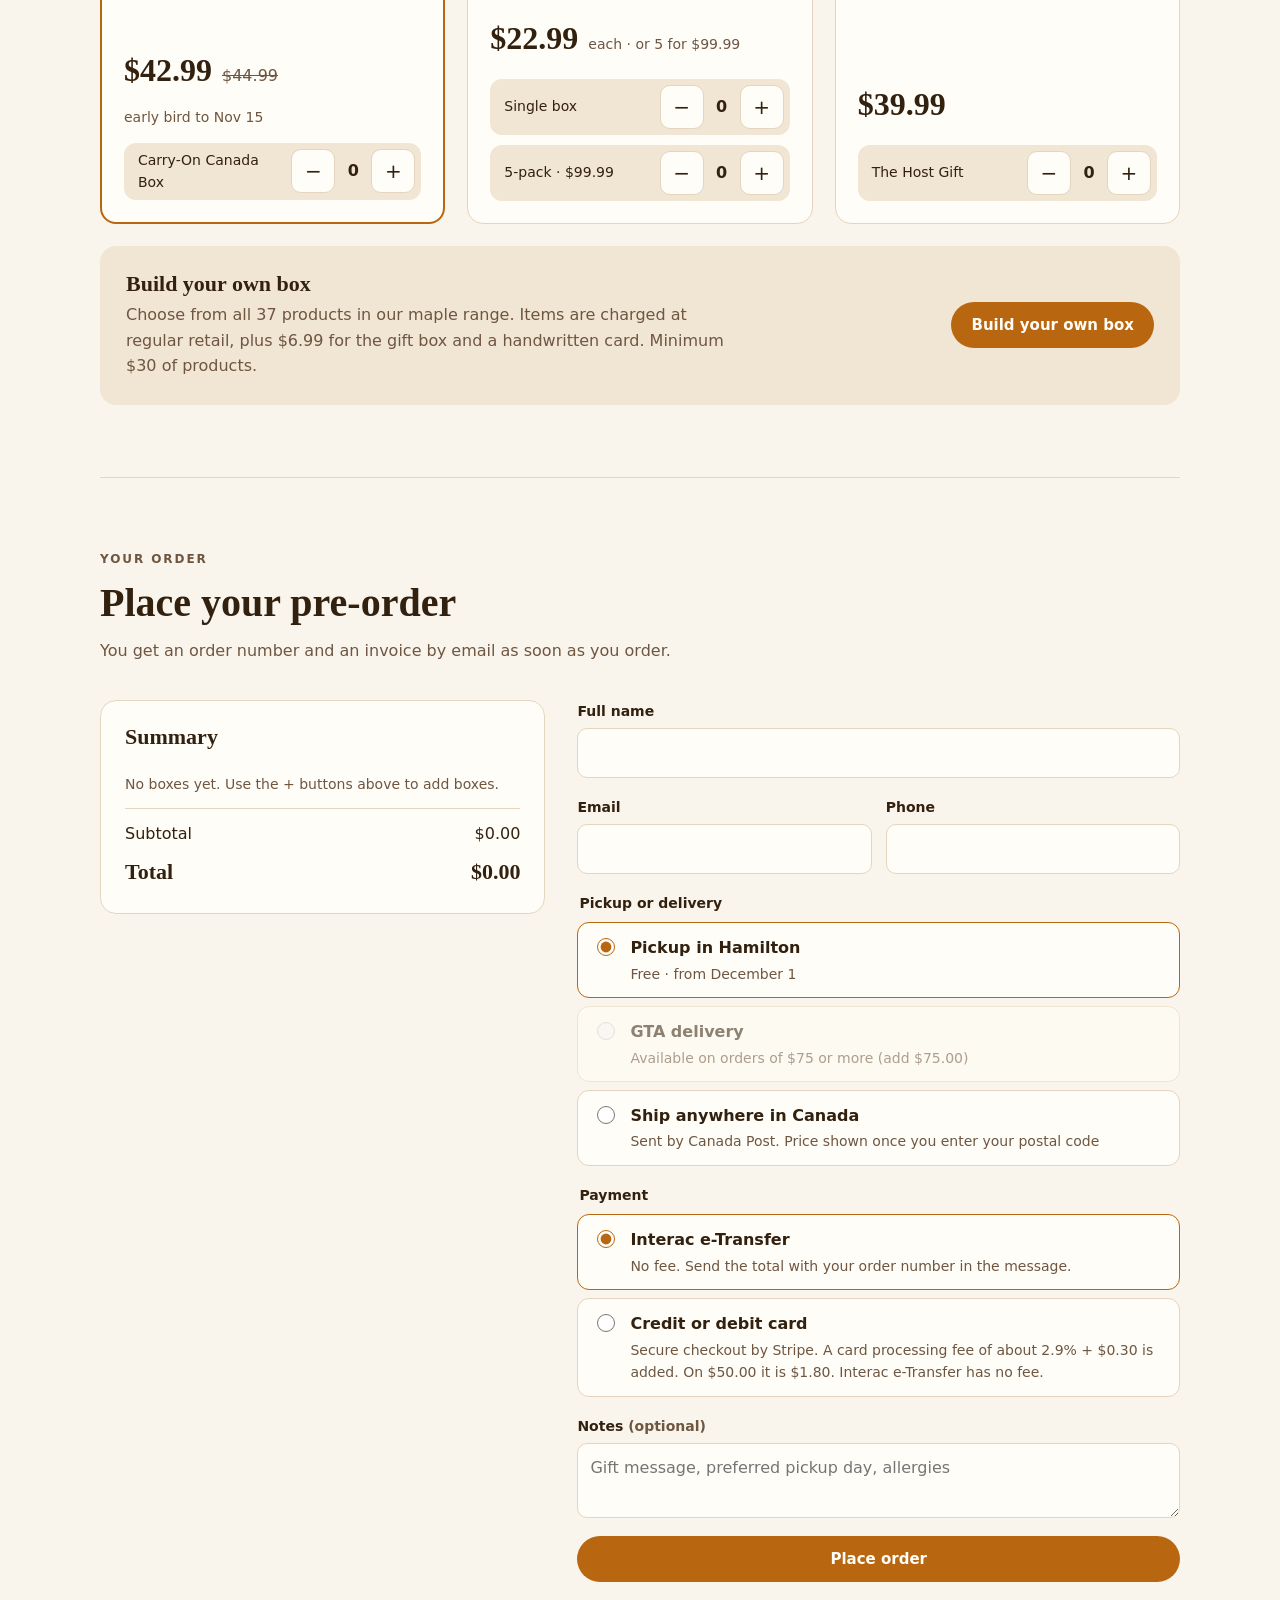
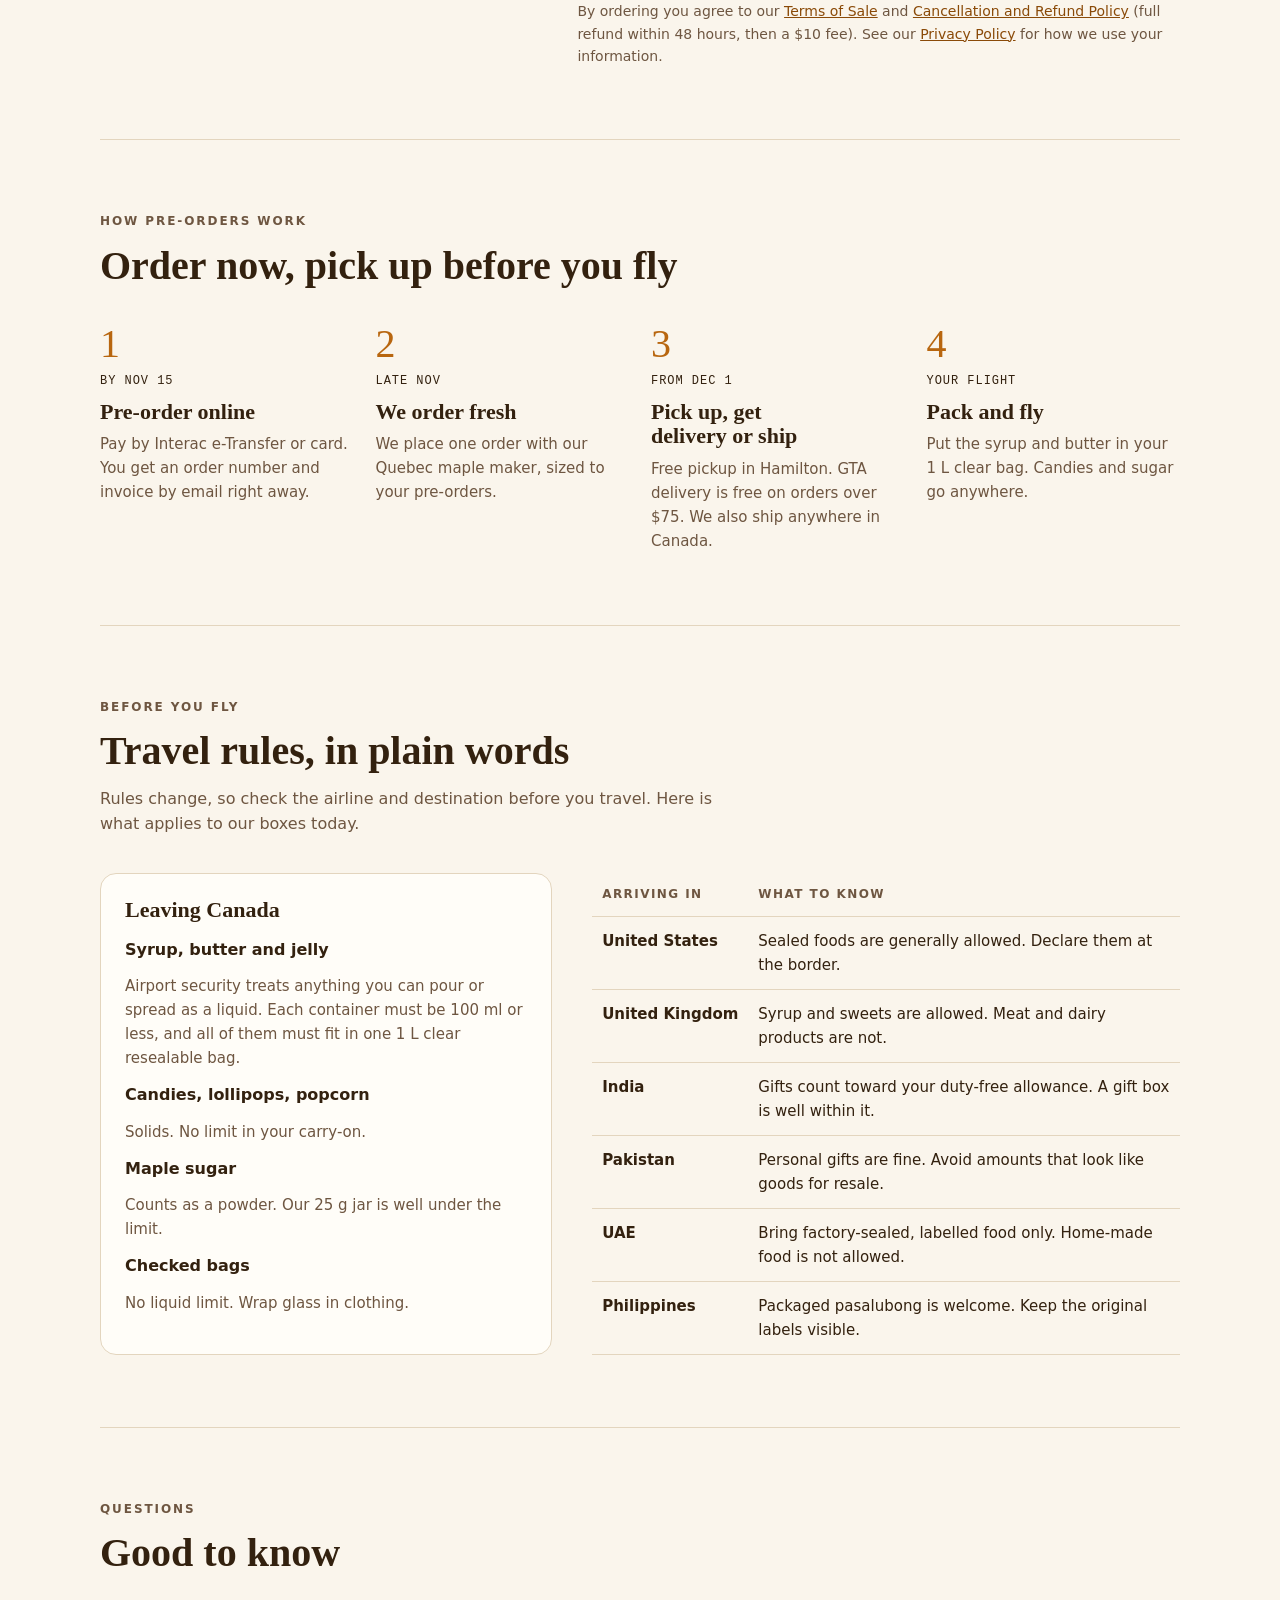
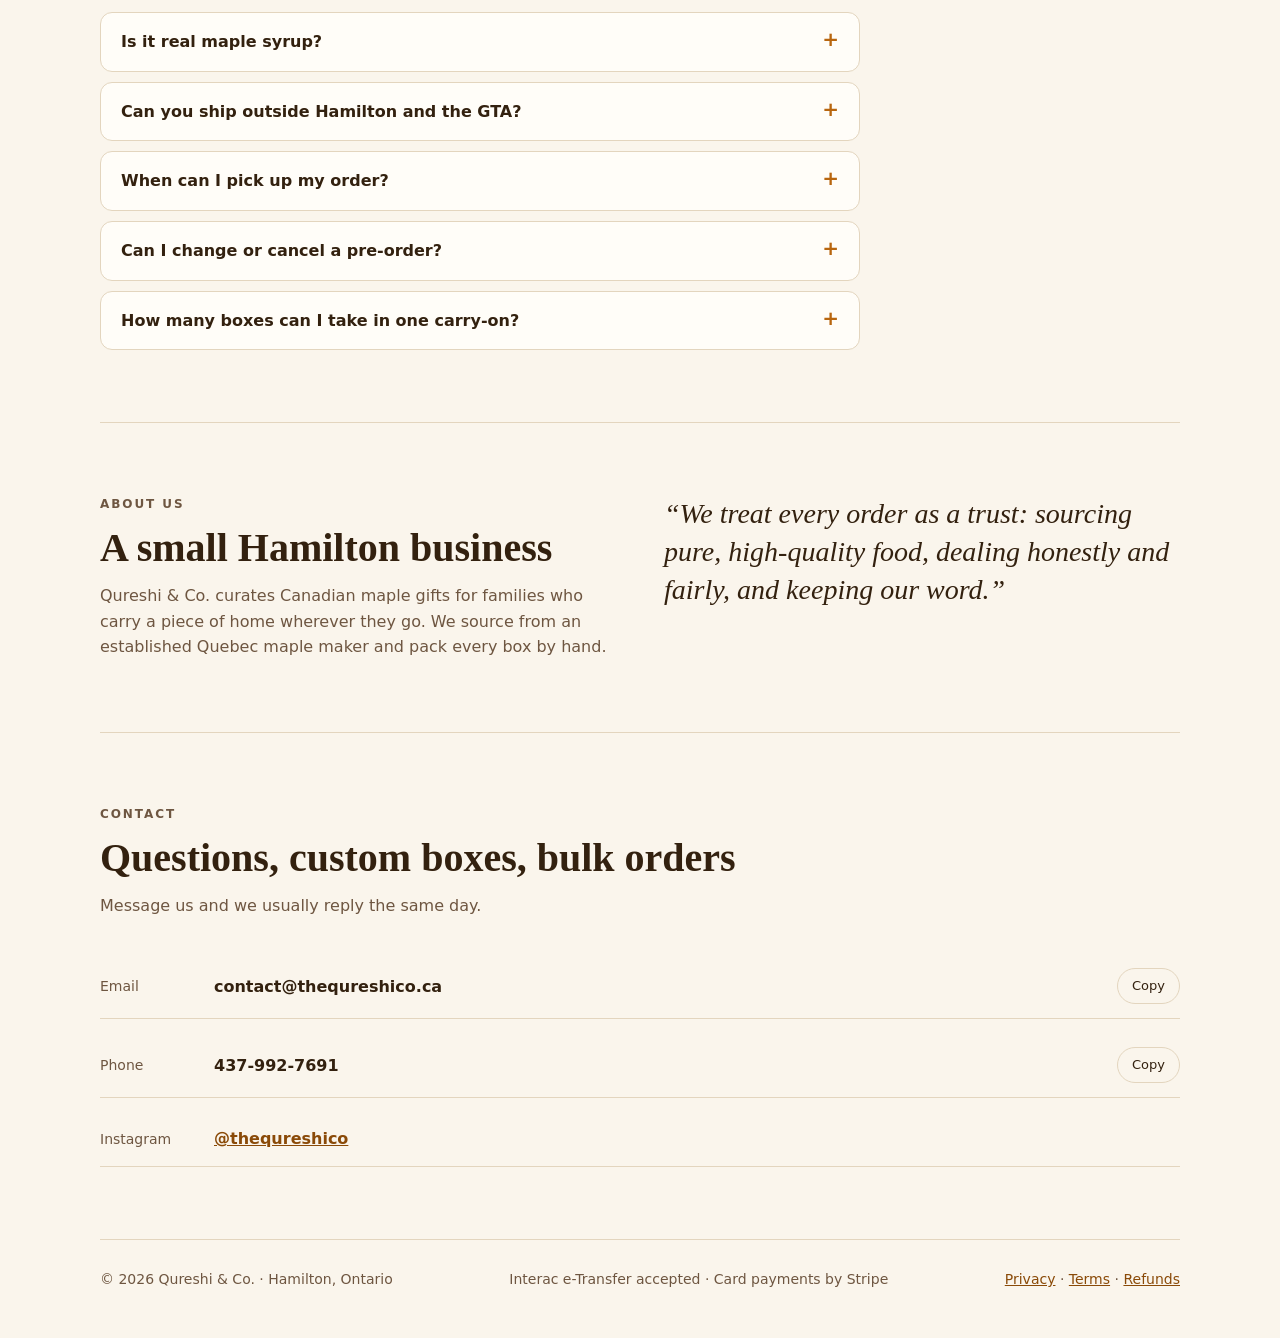
==== commit 26a9f511: "Boarding-pass card: show YYZ instead of YHM Co-Authored-By: Claude Sonnet 5.5 <noreply@anthropic.com" ====
--- a/index.html
+++ b/index.html
@@ -49,7 +49,7 @@
       <div class="pass-top"><span>CARRY-ON CANADA</span><span>GATE · HOME</span></div>
       <div class="pass-body">
         <span class="k">FROM</span><span></span><span class="k to">TO</span>
-        <span class="v">YHM</span>
+        <span class="v">YYZ</span>
         <svg class="plane" width="34" height="34" viewBox="0 0 24 24" fill="none" stroke="currentColor" stroke-width="1.6" stroke-linecap="round" stroke-linejoin="round" aria-hidden="true"><path d="M2 12h20M15 5l7 7-7 7"/></svg>
         <span class="v to">HOME</span>
         <span class="fine">Hamilton, ON</span><span></span><span class="fine to">Wherever family is</span>
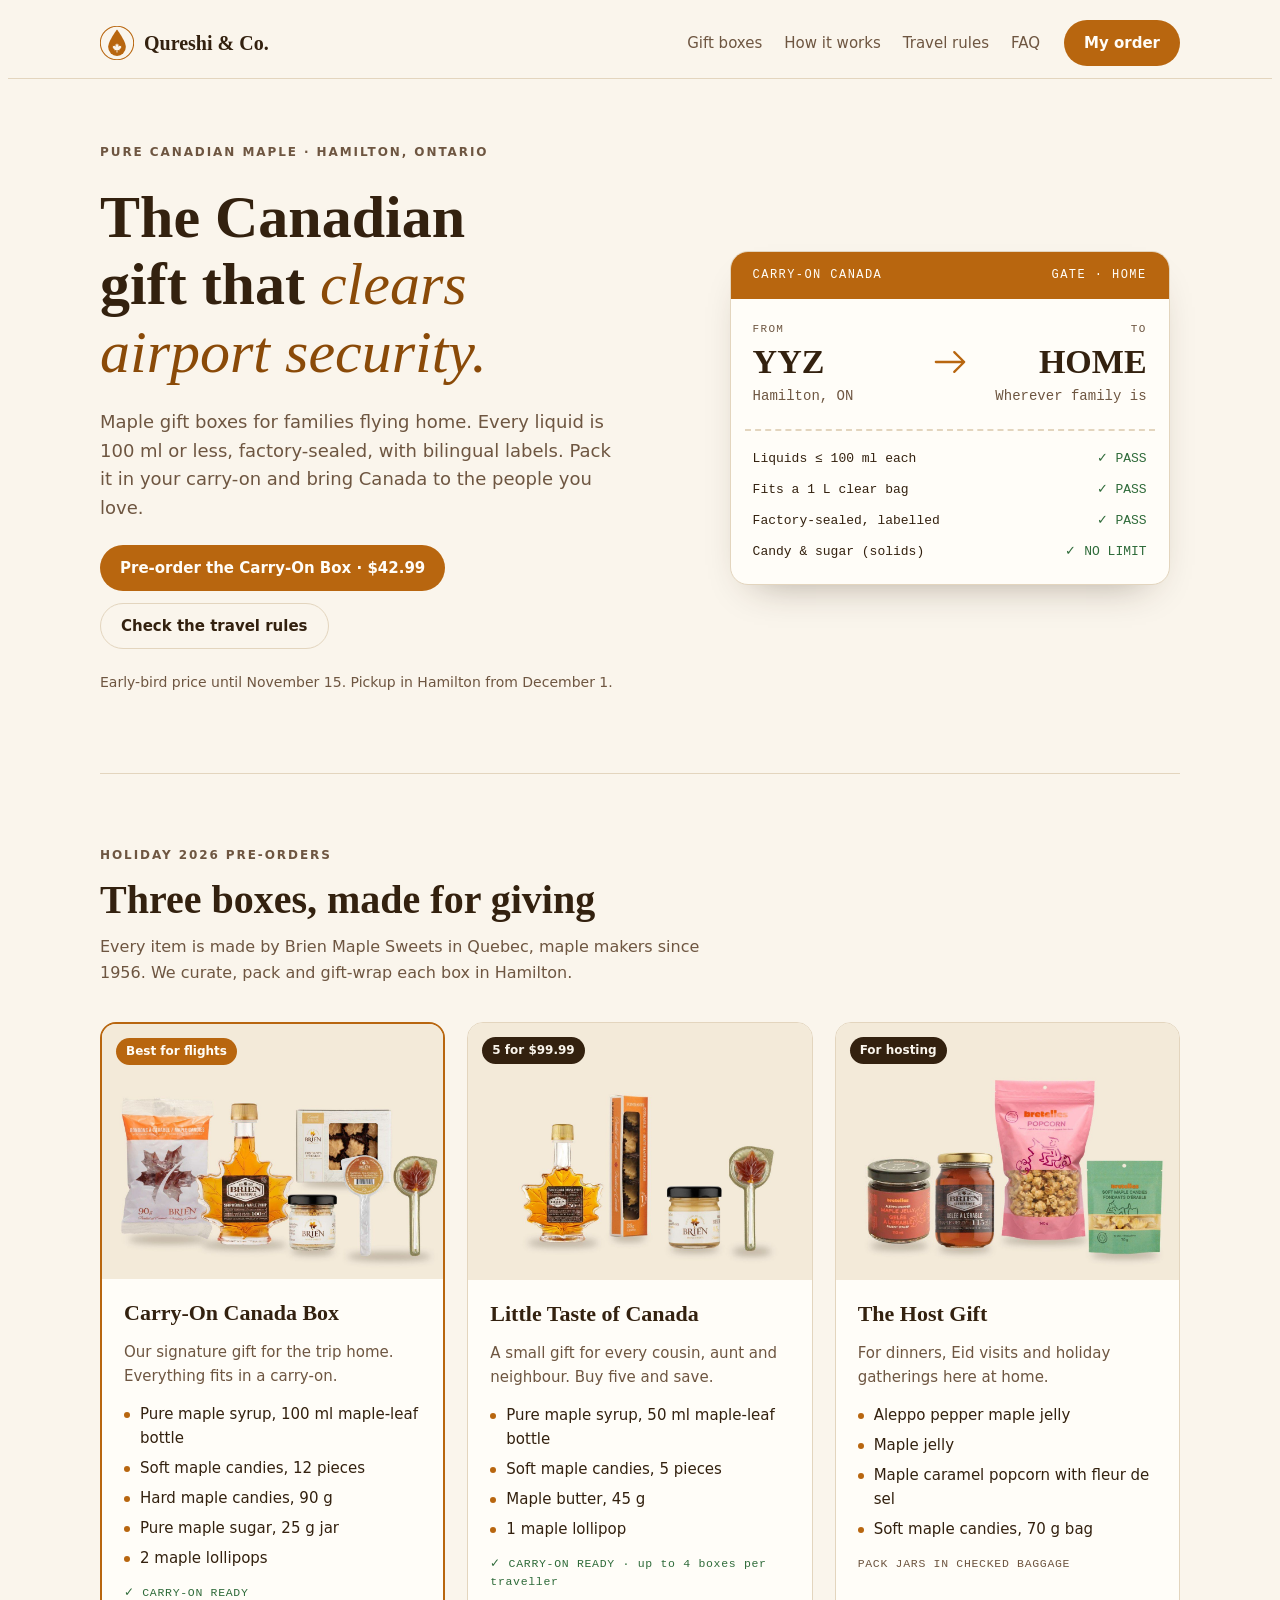
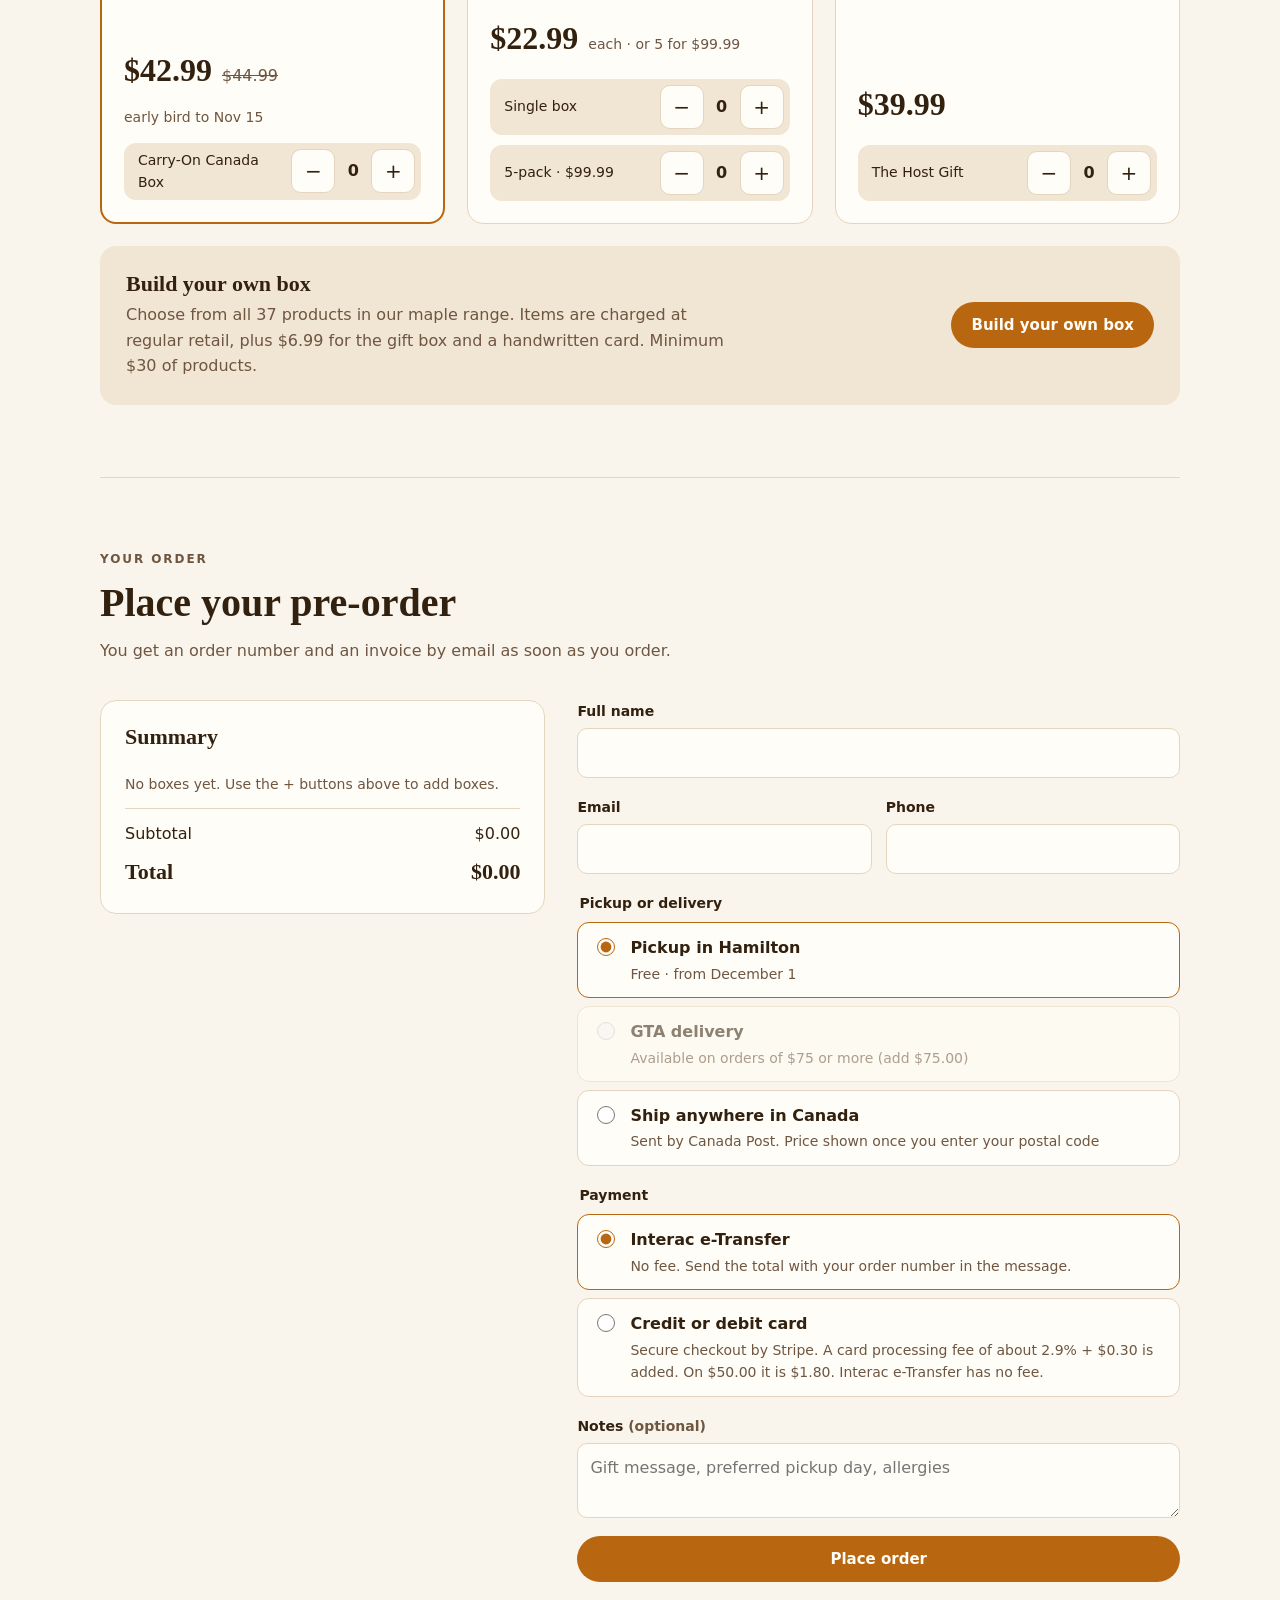
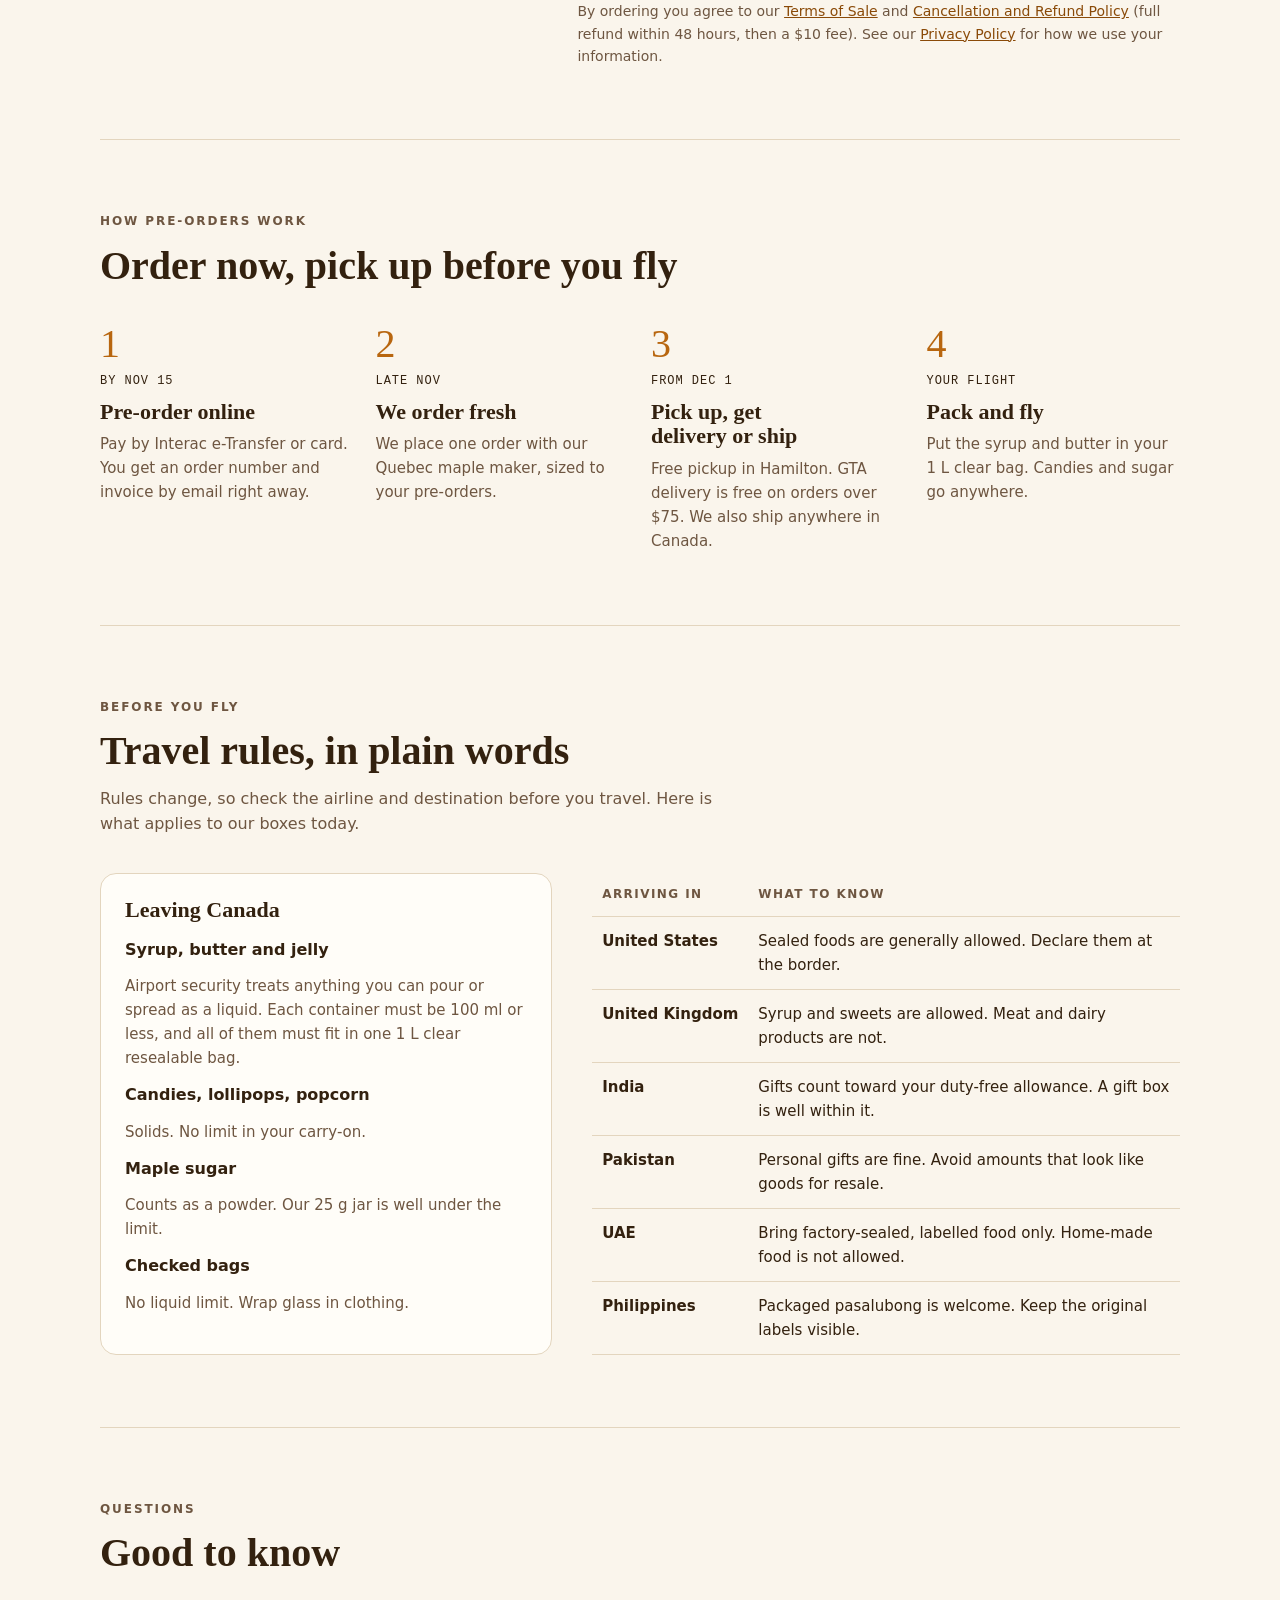
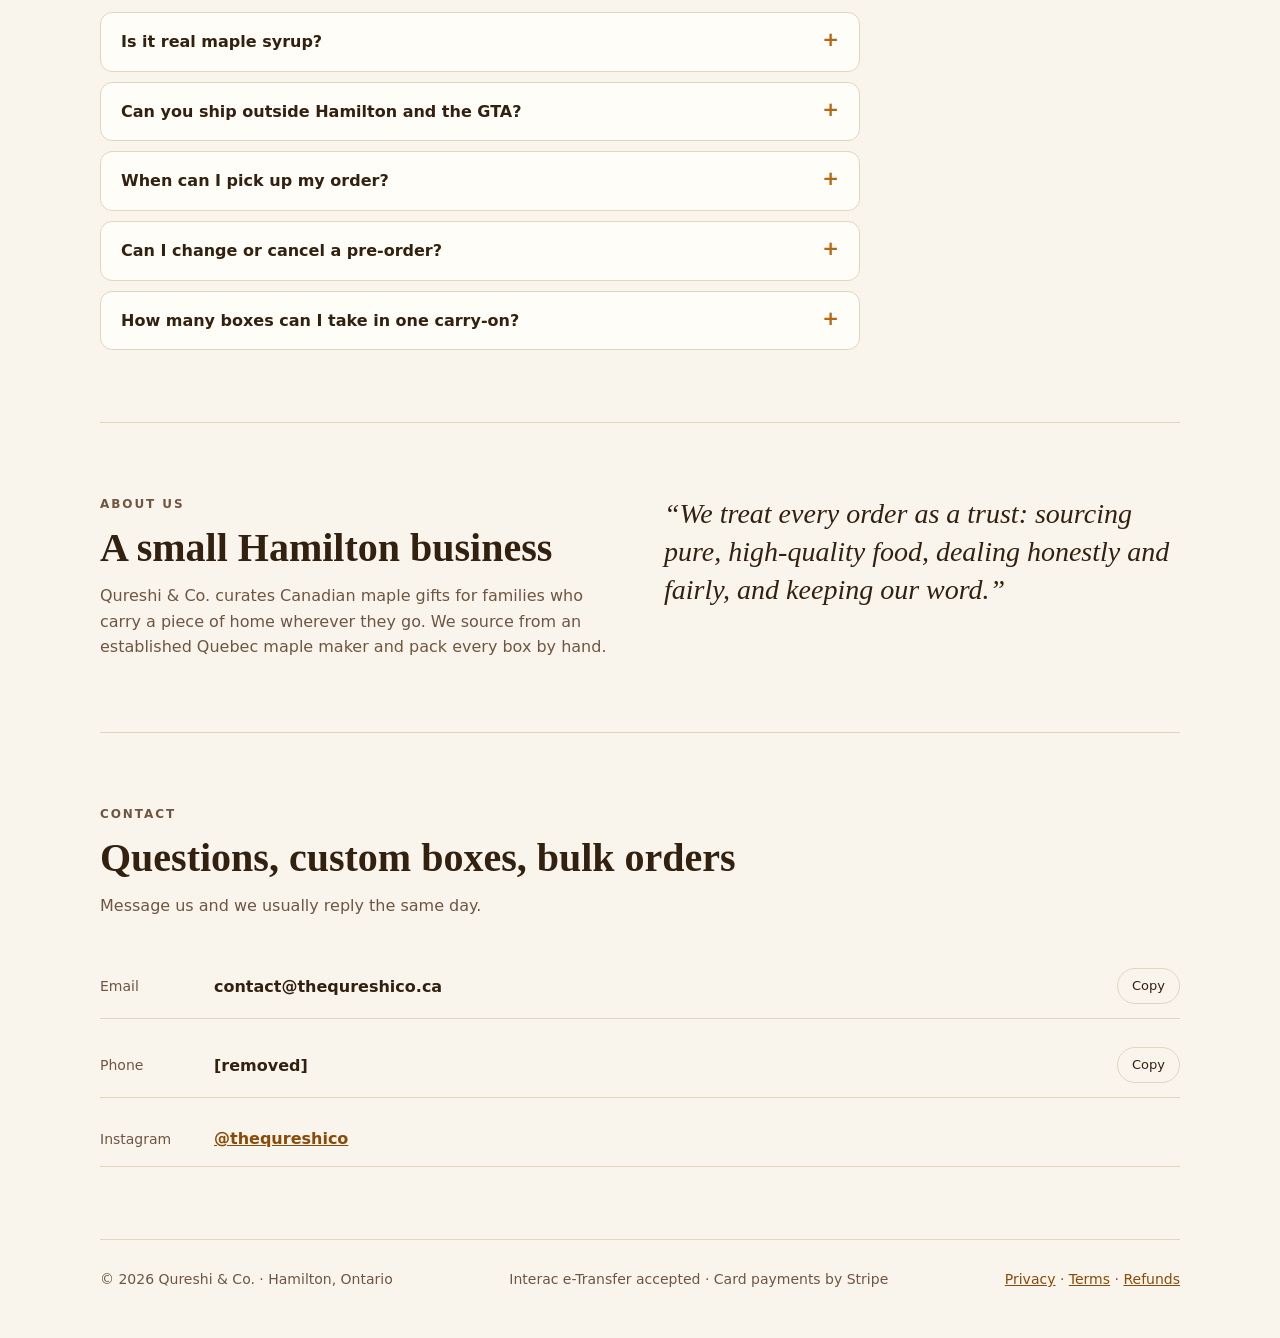
==== commit 5ea8b910: "Boarding-pass card: show YYZ instead of YHM Co-Authored-By: Claude Sonnet 5.5 <noreply@anthropic.com" ====
--- a/index.html
+++ b/index.html
@@ -284,7 +284,7 @@
     </div>
     <div class="contact">
       <div class="contact-row"><span class="k">Email</span><span class="v" id="email">contact@thequreshico.ca</span><button class="copy" type="button" data-copy="email">Copy</button></div>
-      <div class="contact-row"><span class="k">Phone</span><span class="v" id="phone">437-992-7691</span><button class="copy" type="button" data-copy="phone">Copy</button></div>
+      <div class="contact-row"><span class="k">Phone</span><span class="v" id="phone">[removed]</span><button class="copy" type="button" data-copy="phone">Copy</button></div>
       <div class="contact-row"><span class="k">Instagram</span><a class="v" href="https://www.instagram.com/thequreshico/" rel="noopener noreferrer">@thequreshico</a></div>
     </div>
   </section>
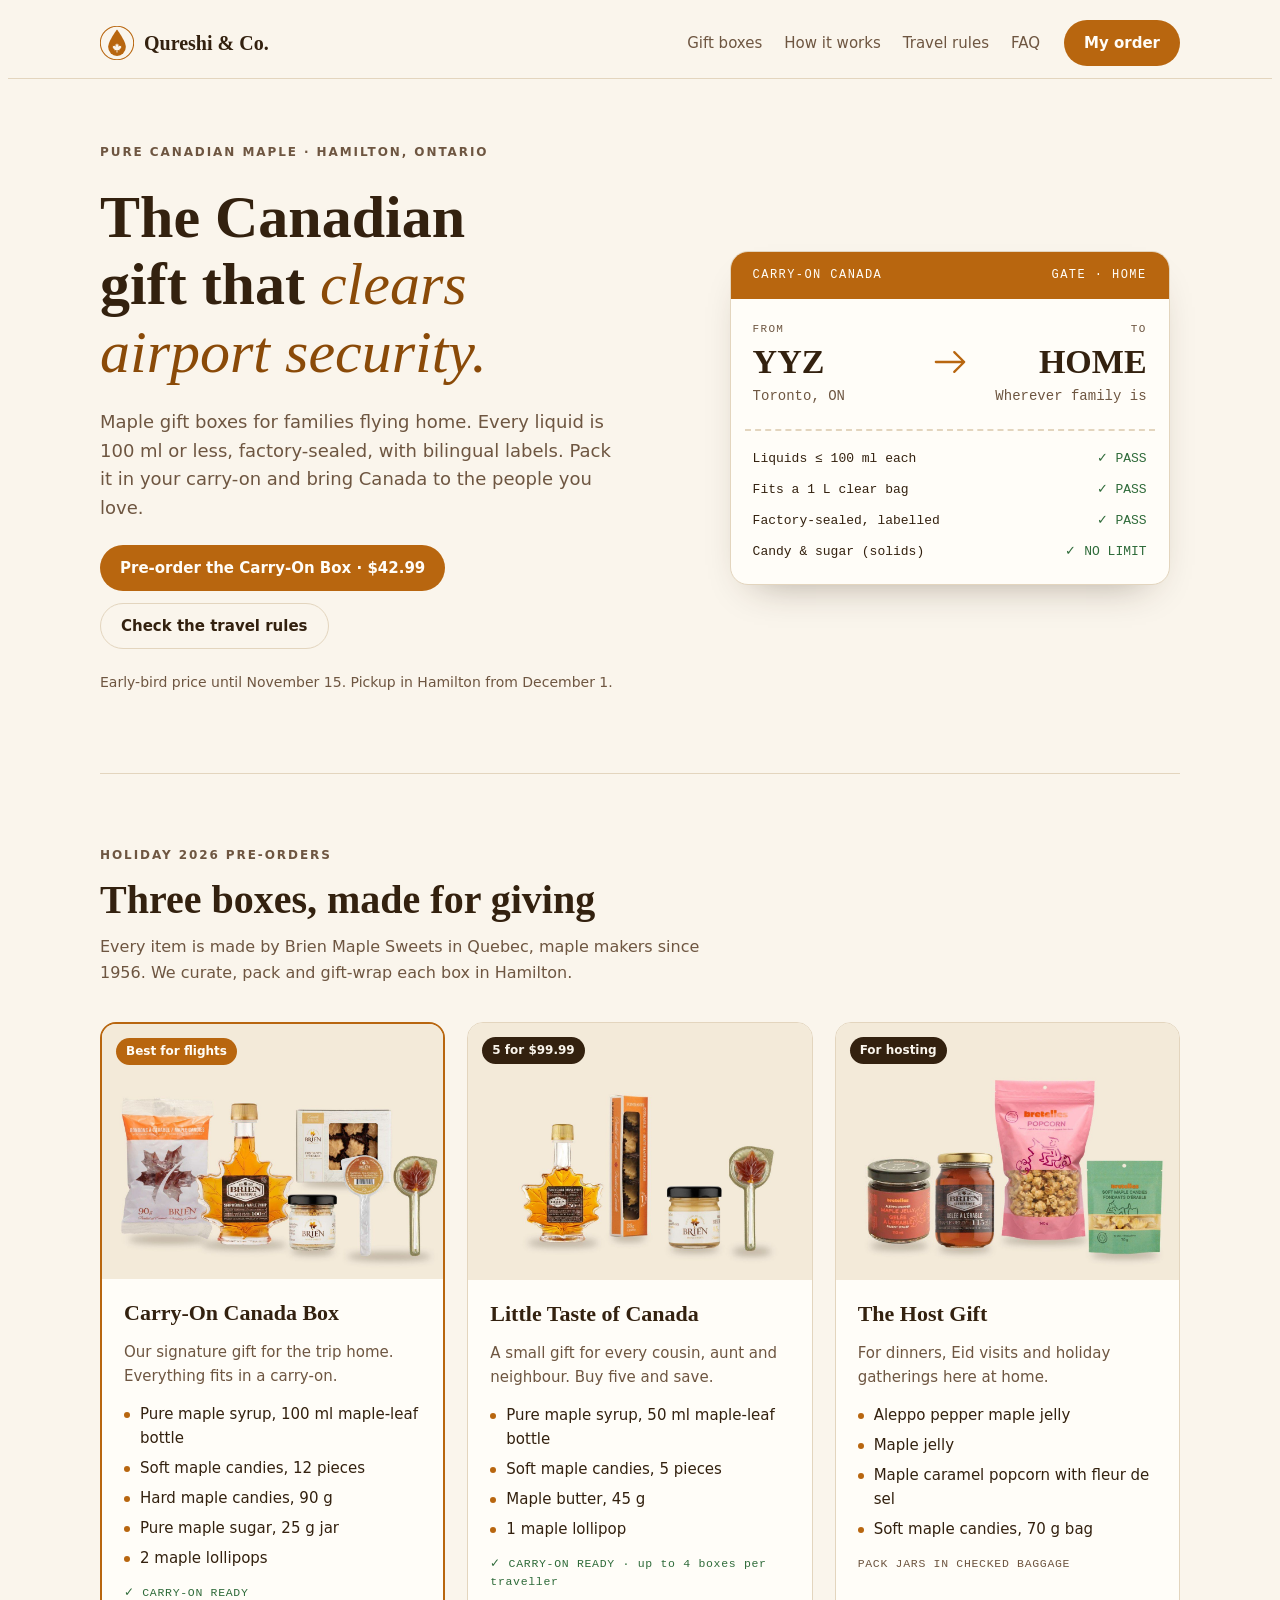
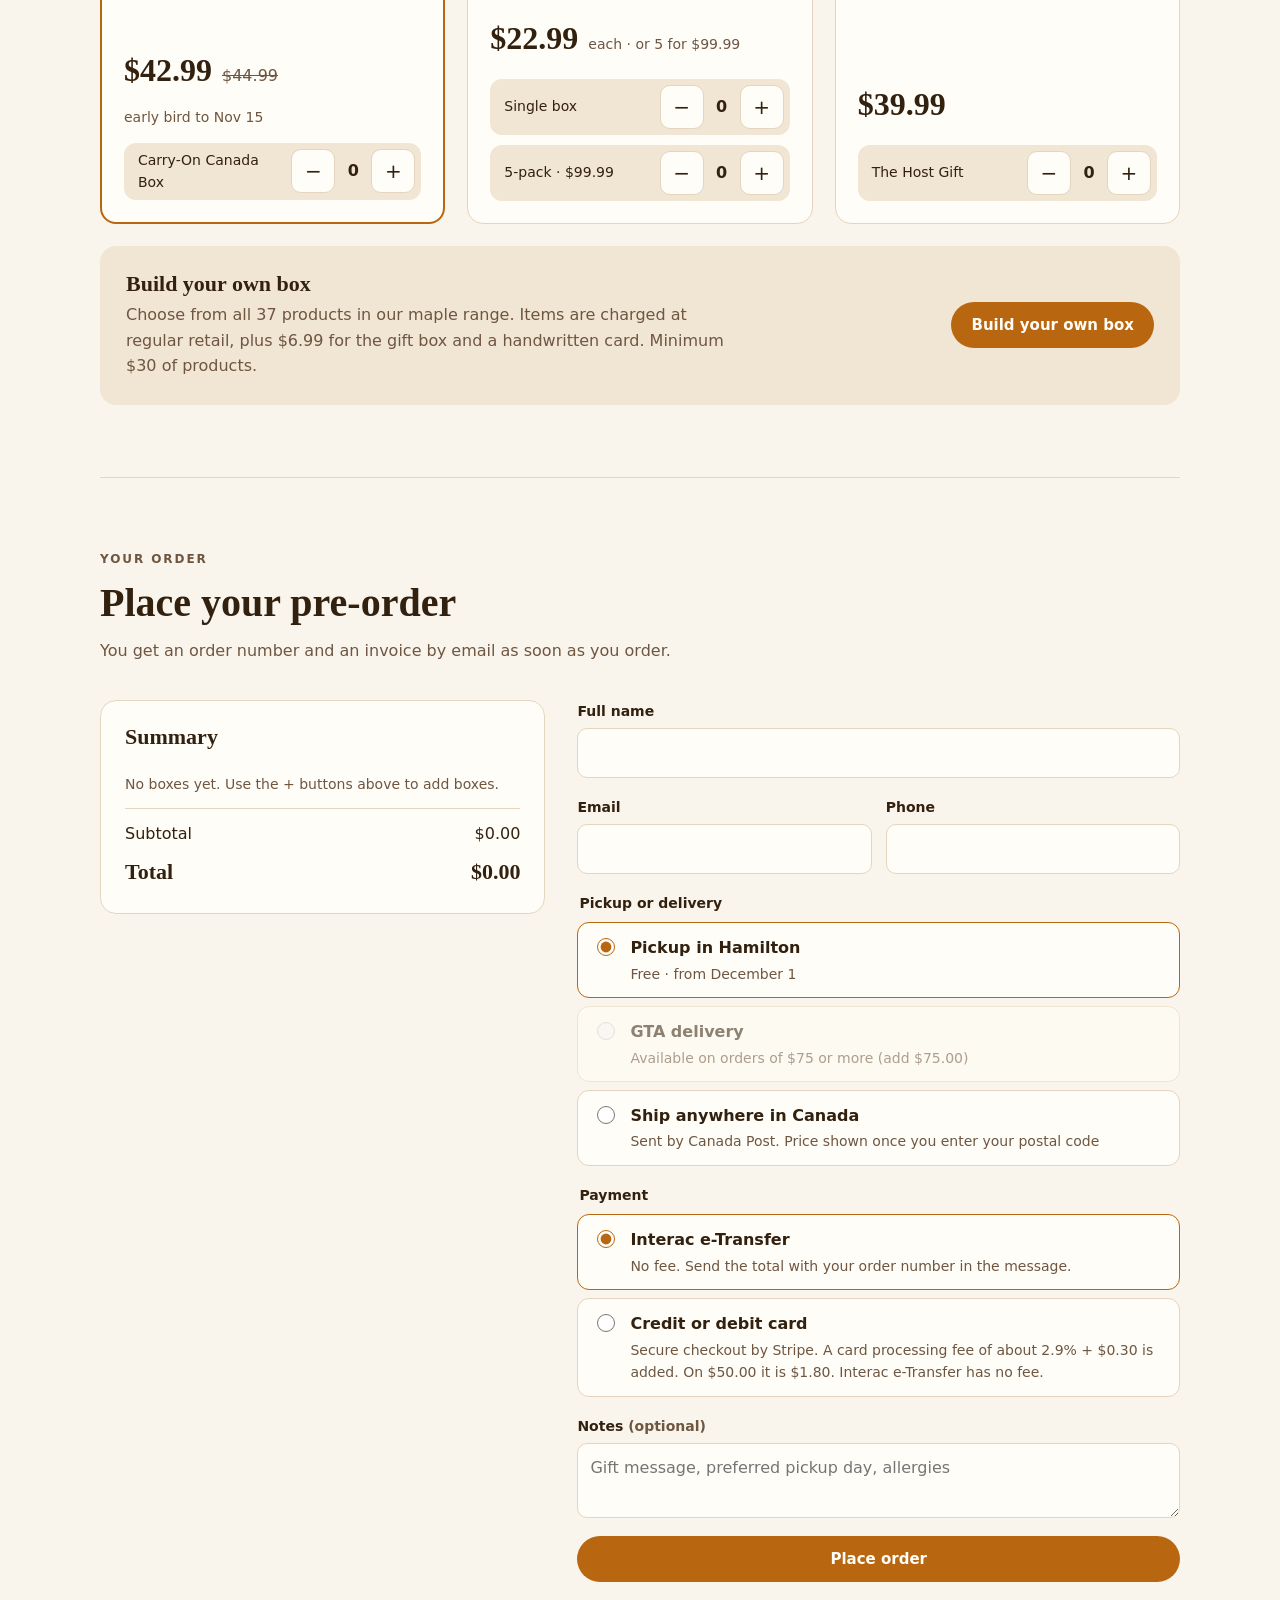
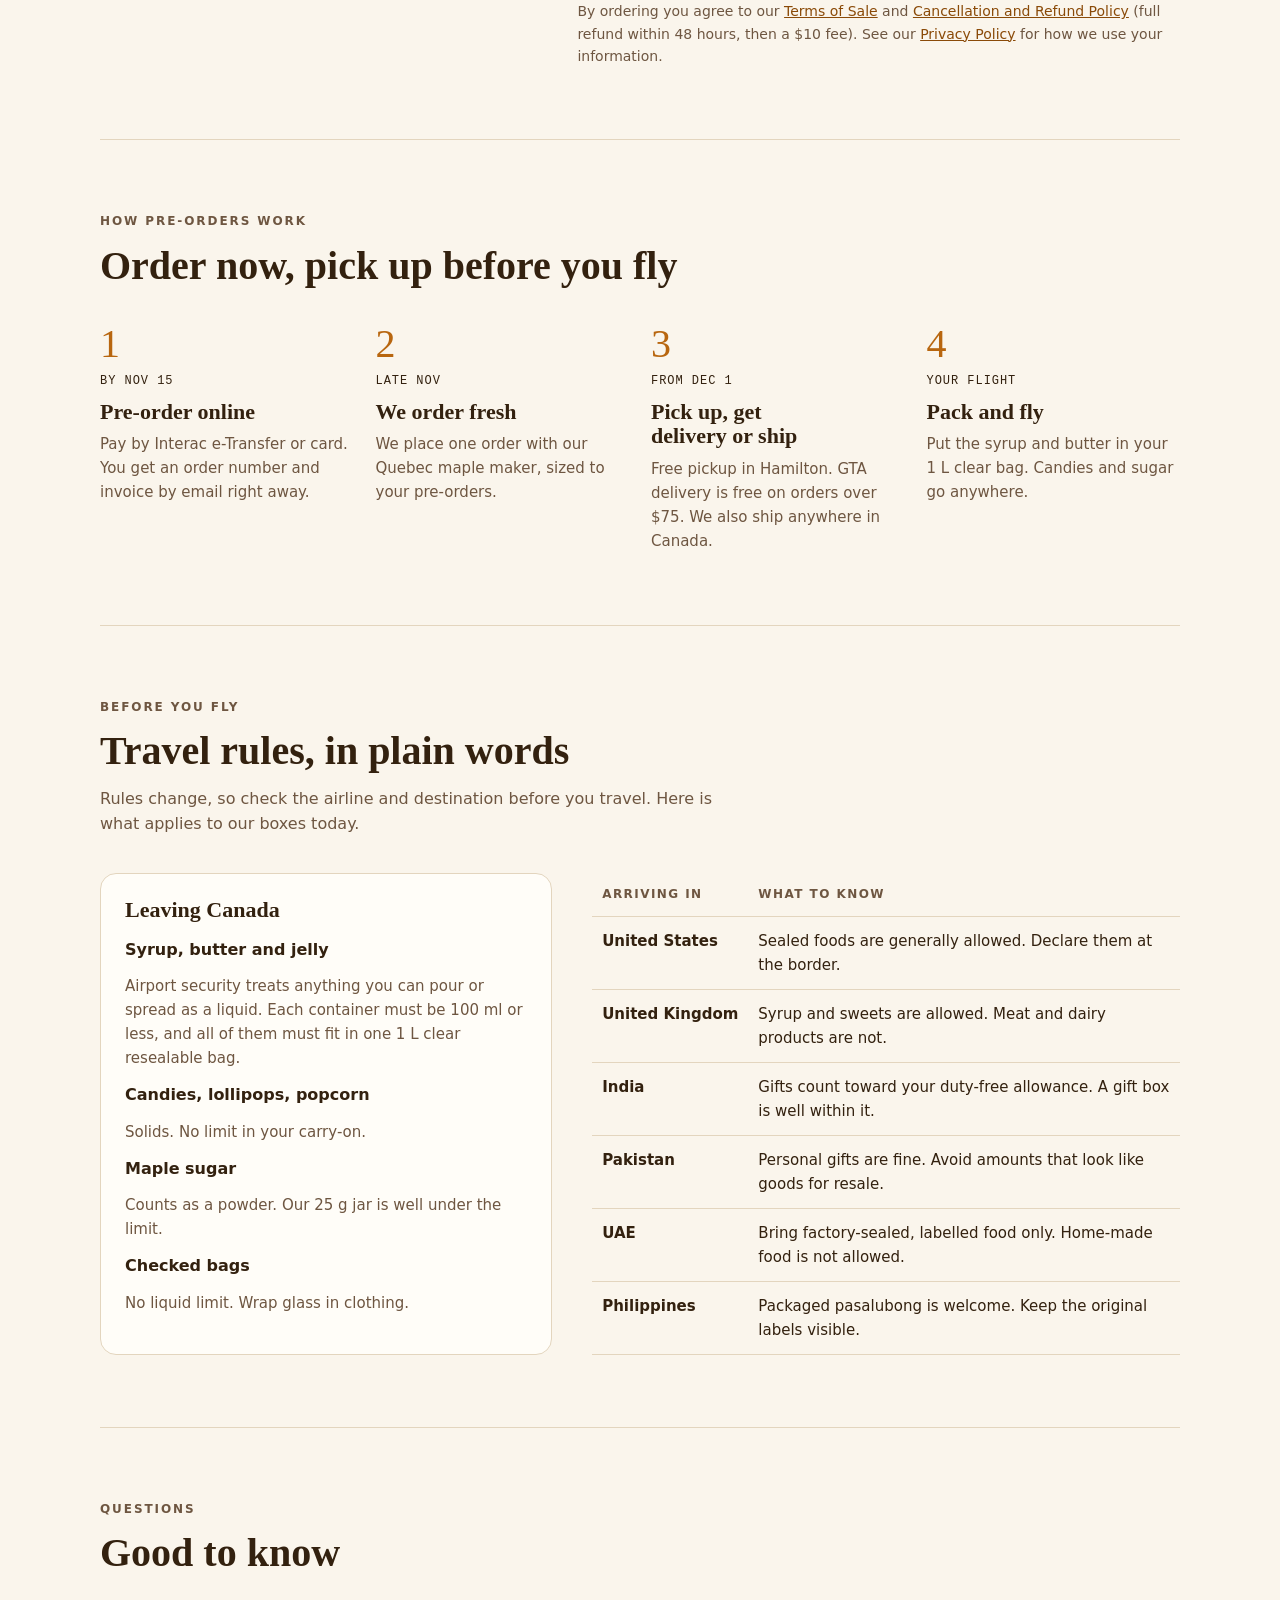
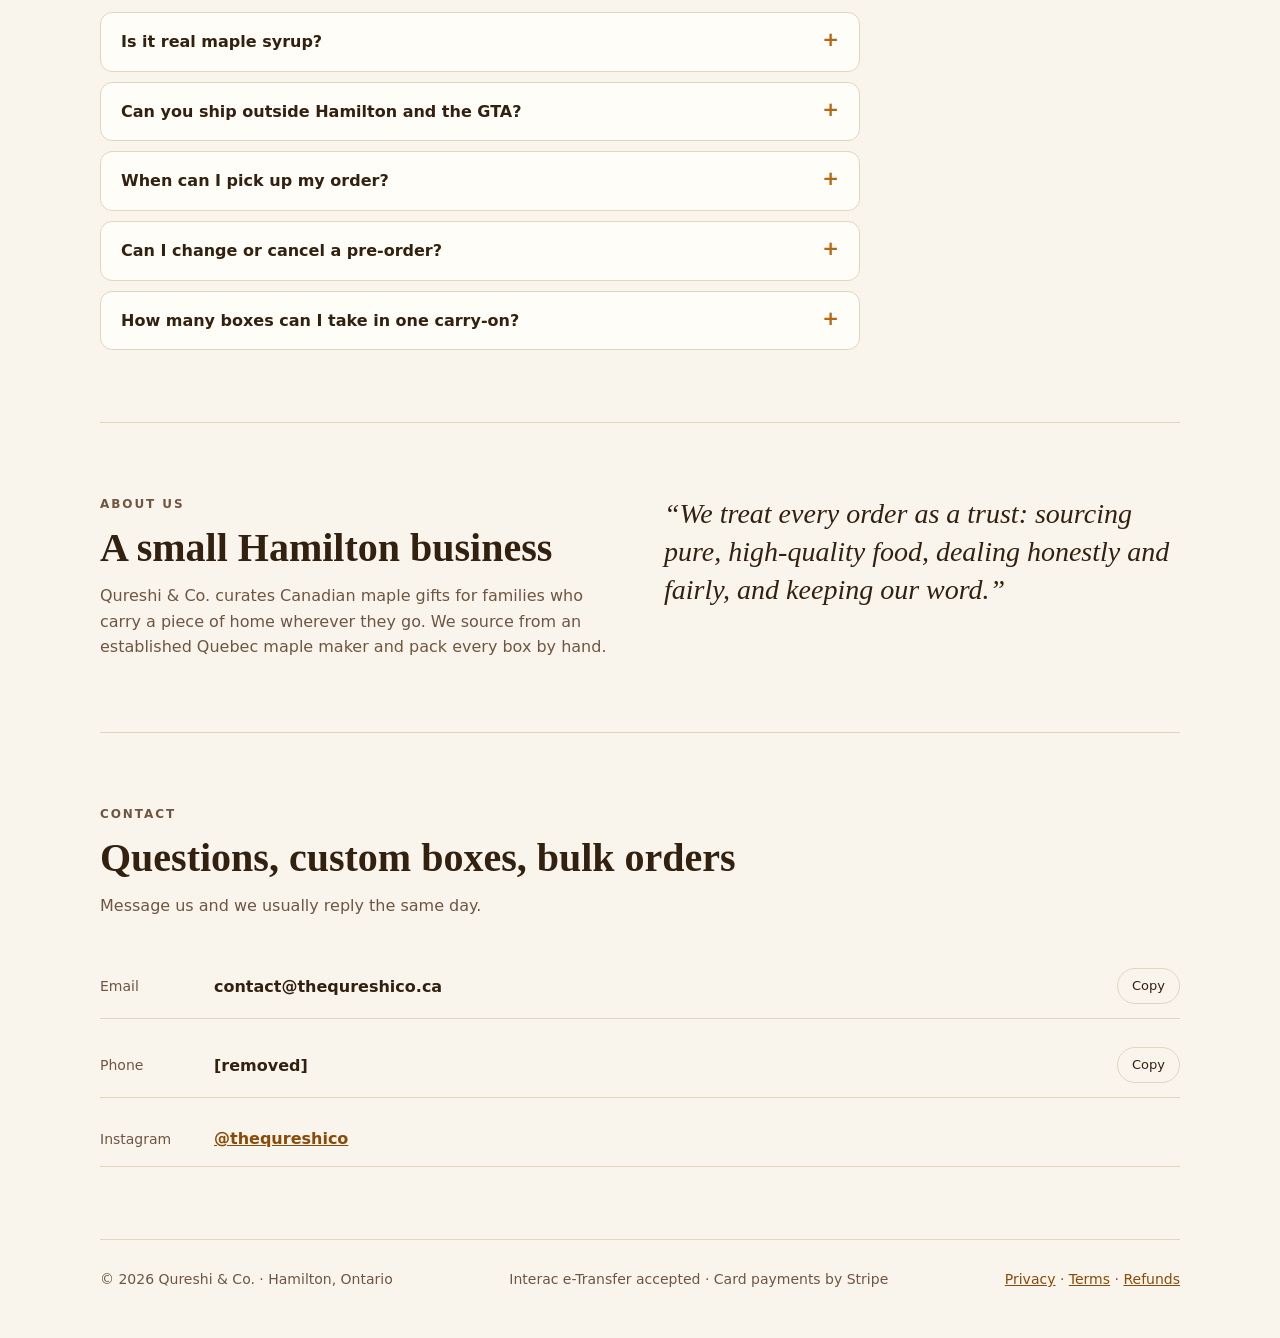
==== commit 20d1f83f: "Boarding-pass card: Toronto, ON under YYZ Co-Authored-By: Claude Sonnet 5.5 <noreply@anthropic.com>" ====
--- a/index.html
+++ b/index.html
@@ -45,14 +45,14 @@
       <p class="fine">Early-bird price until November 15. Pickup in Hamilton from December 1.</p>
     </div>
 
-    <div class="pass" role="img" aria-label="Boarding pass styled card: from Hamilton to home, with carry-on checks passed">
+    <div class="pass" role="img" aria-label="Boarding pass styled card: from Toronto to home, with carry-on checks passed">
       <div class="pass-top"><span>CARRY-ON CANADA</span><span>GATE · HOME</span></div>
       <div class="pass-body">
         <span class="k">FROM</span><span></span><span class="k to">TO</span>
         <span class="v">YYZ</span>
         <svg class="plane" width="34" height="34" viewBox="0 0 24 24" fill="none" stroke="currentColor" stroke-width="1.6" stroke-linecap="round" stroke-linejoin="round" aria-hidden="true"><path d="M2 12h20M15 5l7 7-7 7"/></svg>
         <span class="v to">HOME</span>
-        <span class="fine">Hamilton, ON</span><span></span><span class="fine to">Wherever family is</span>
+        <span class="fine">Toronto, ON</span><span></span><span class="fine to">Wherever family is</span>
       </div>
       <div class="pass-tear"></div>
       <div class="pass-checks">
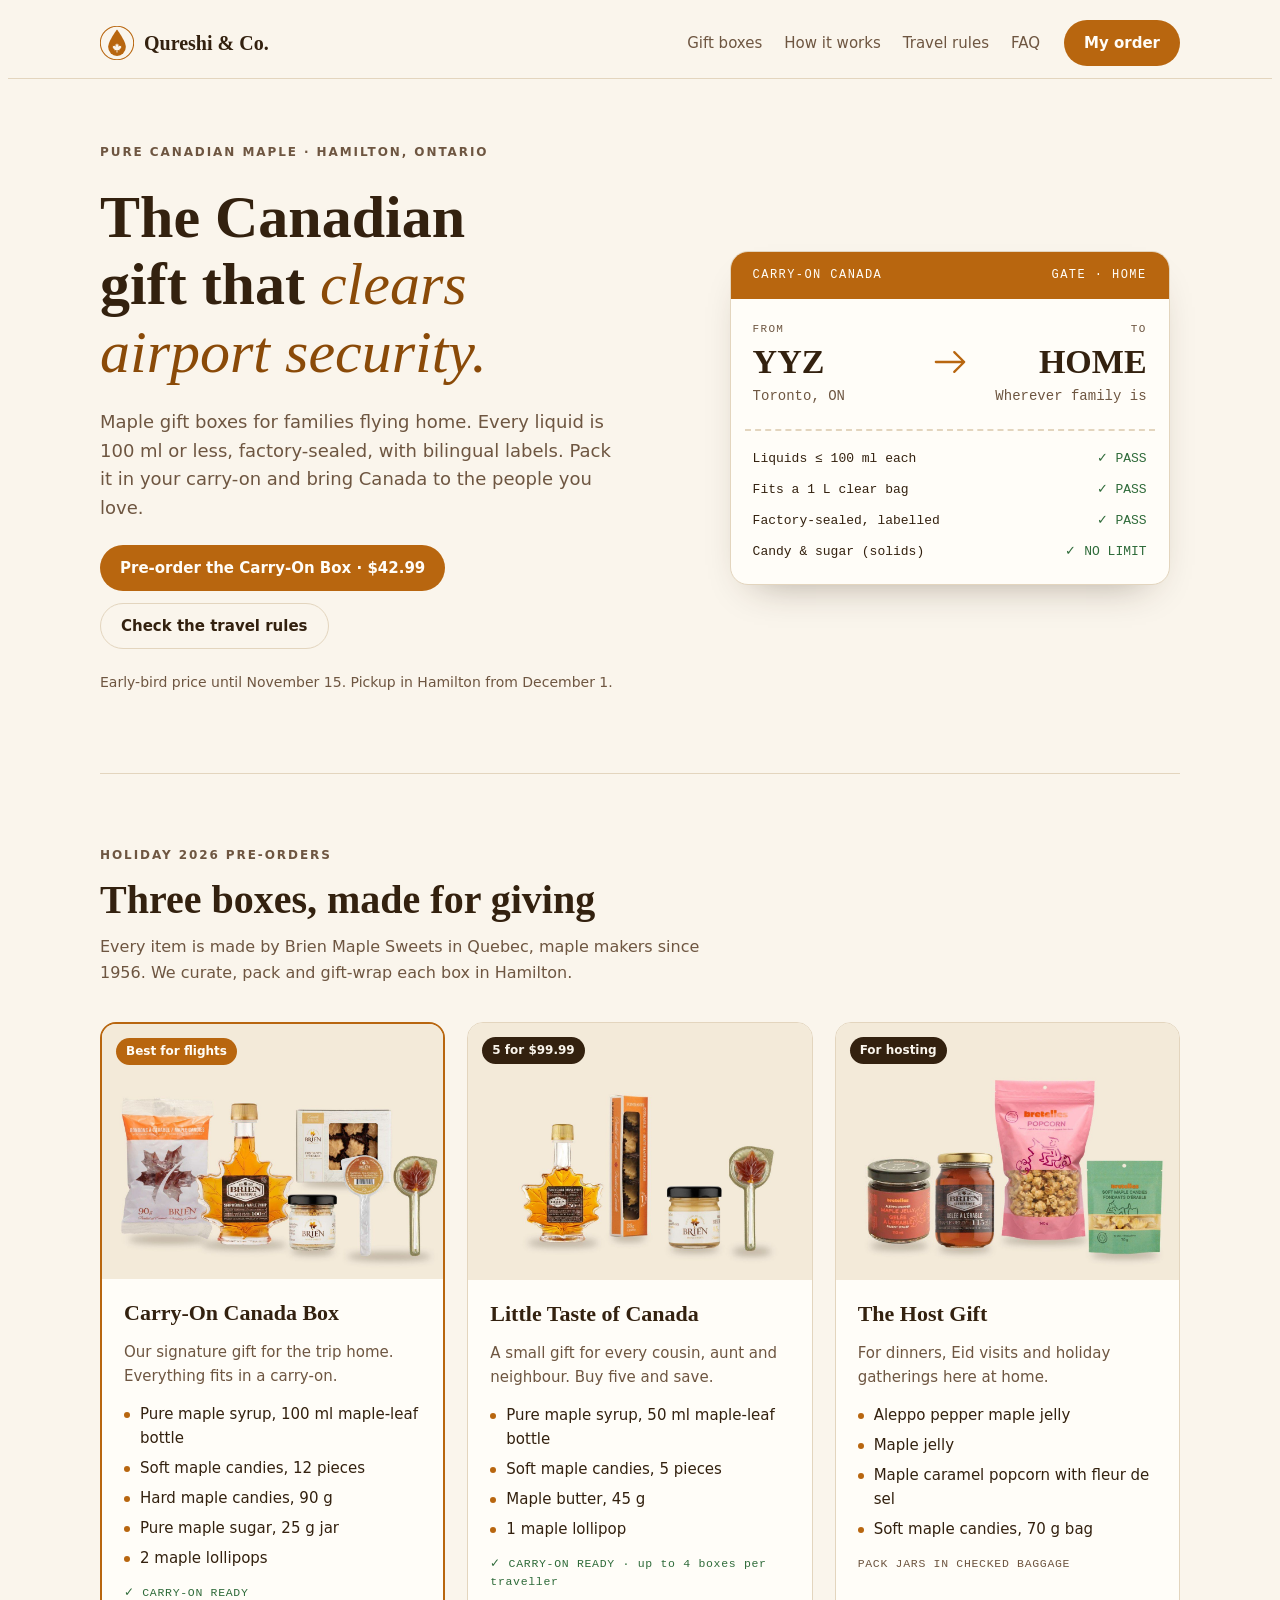
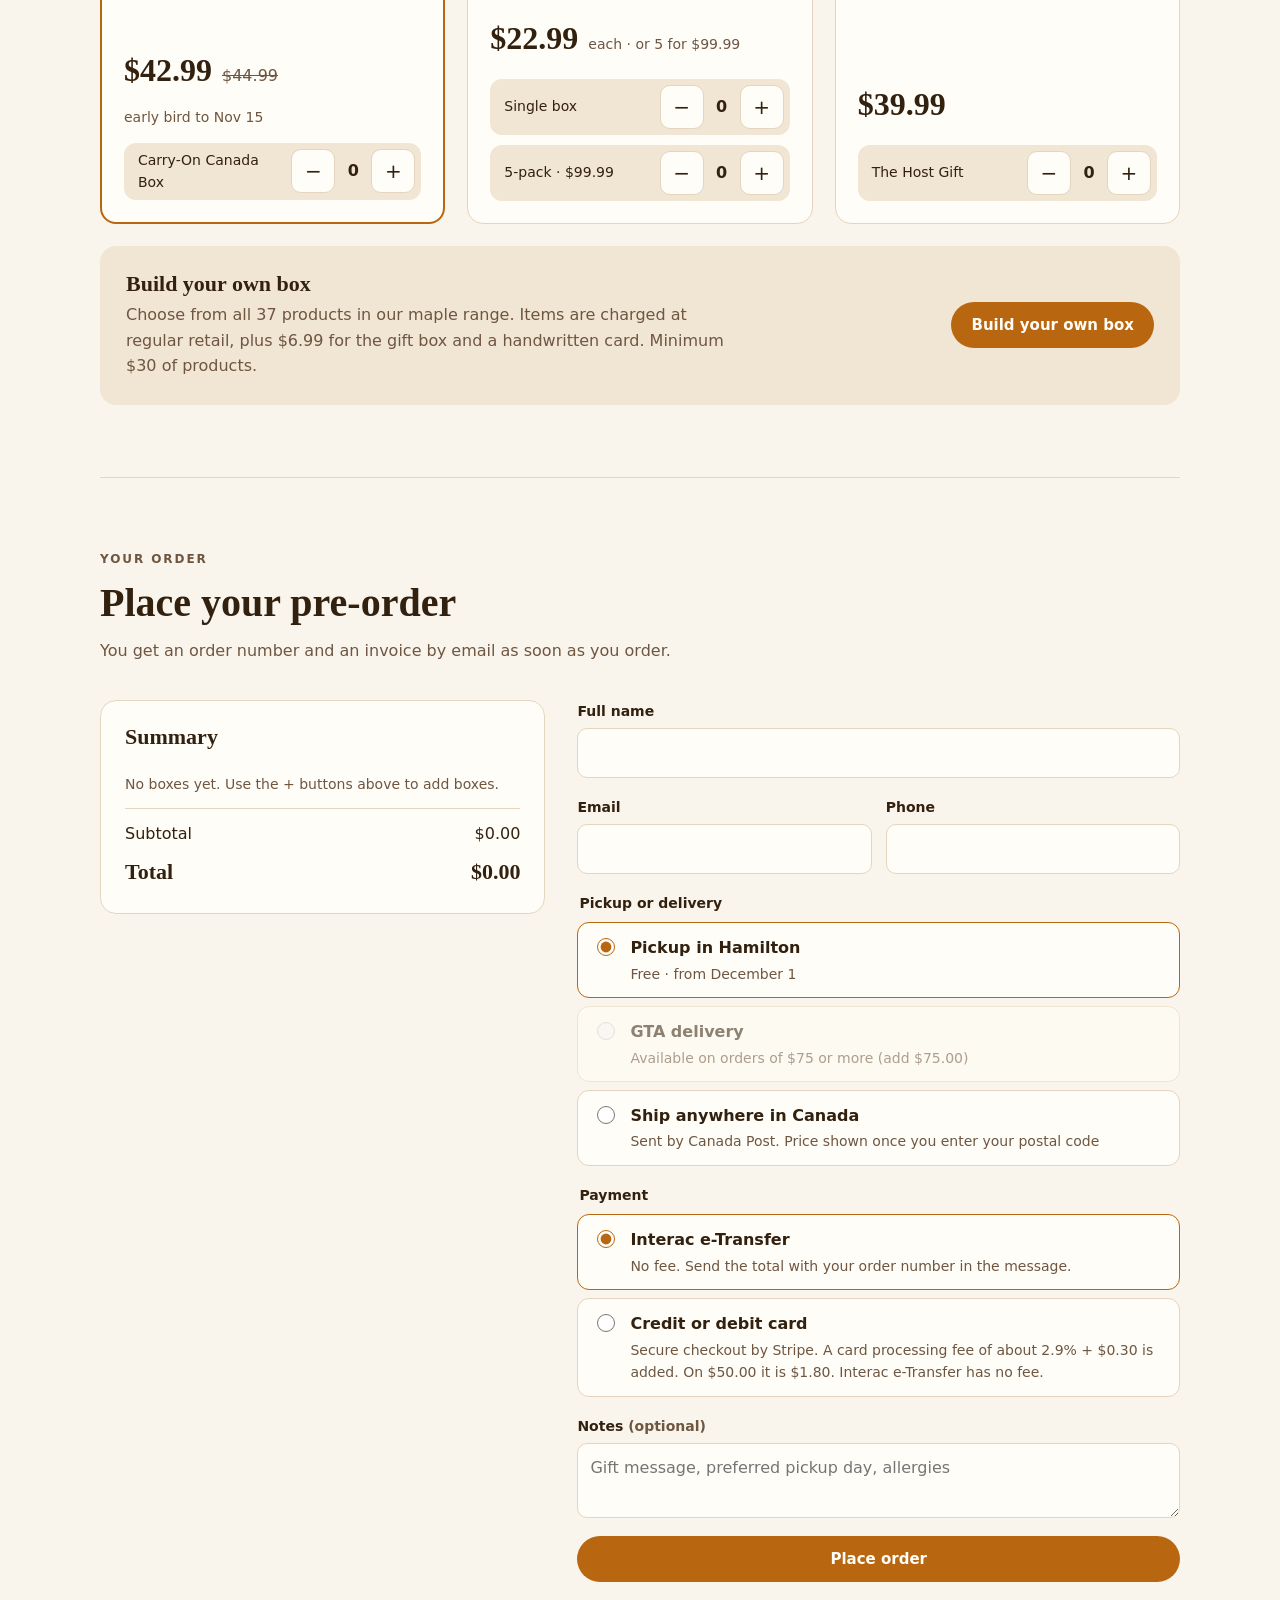
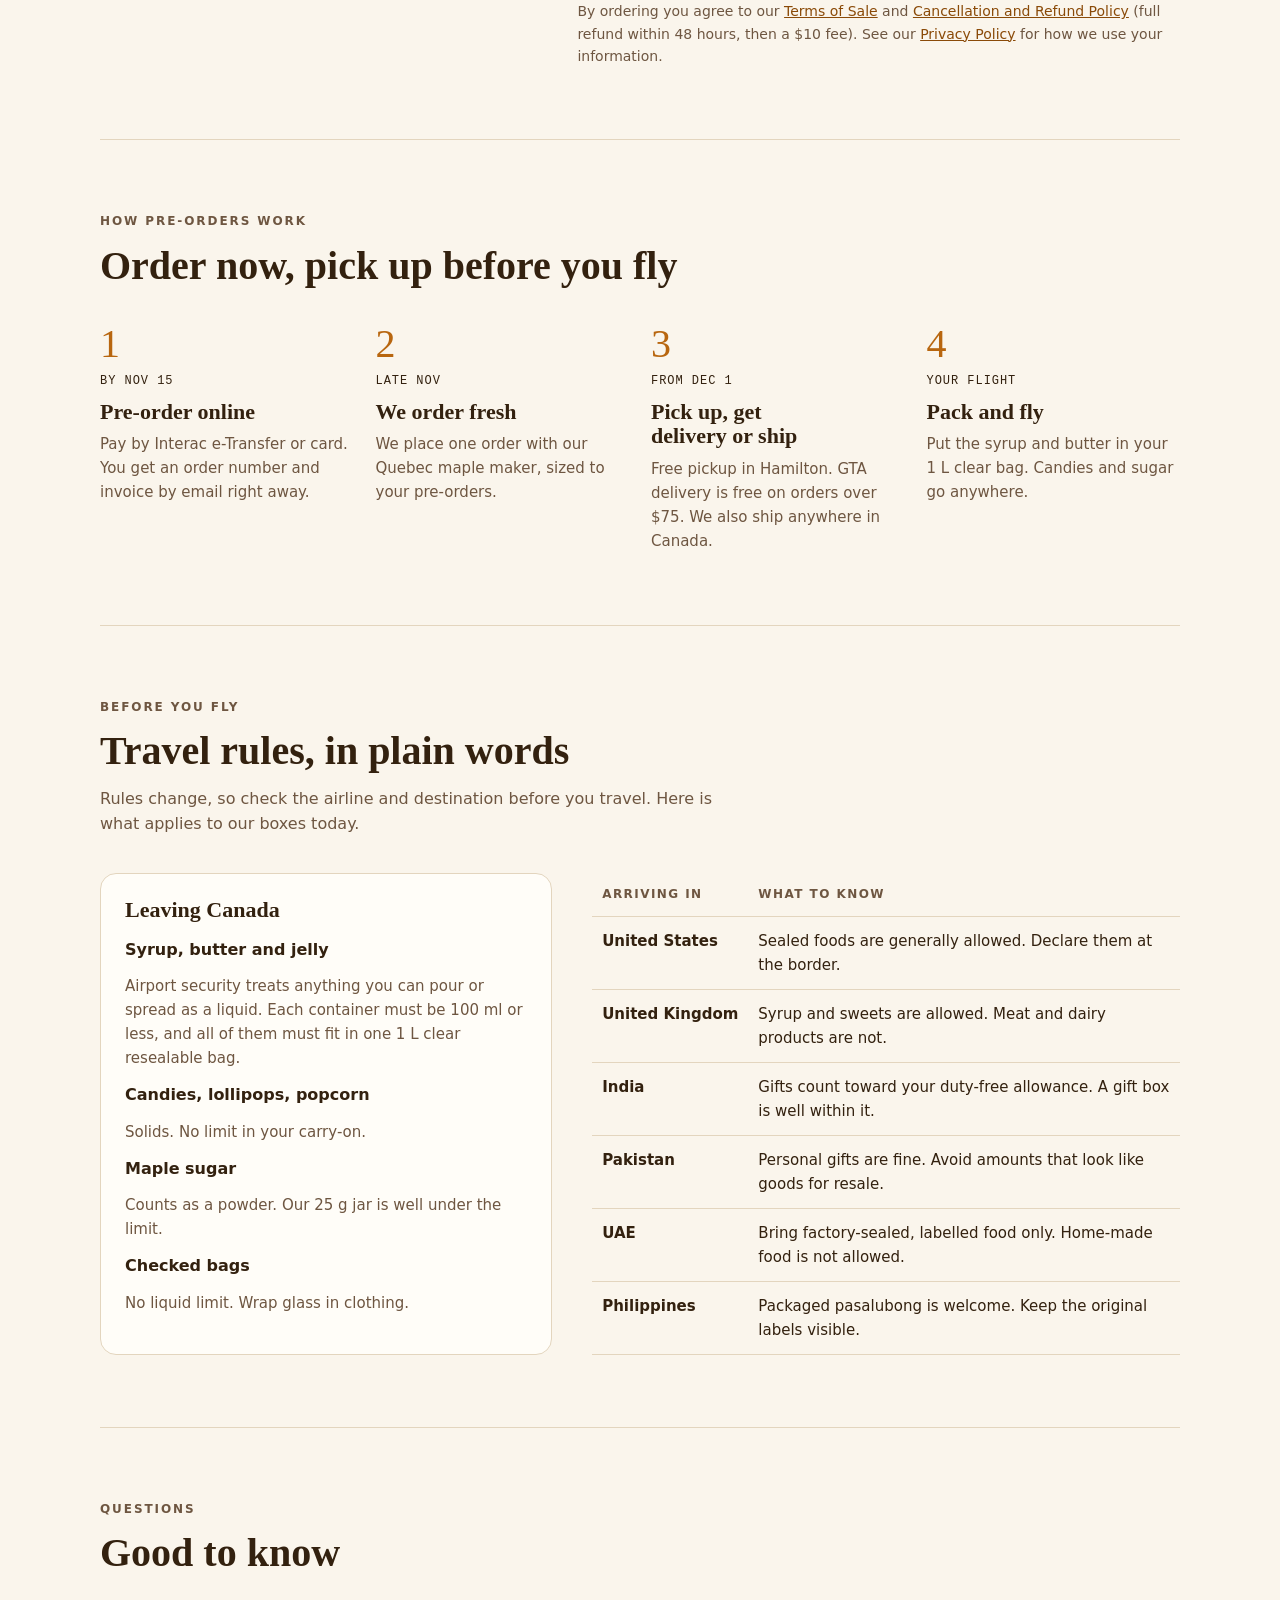
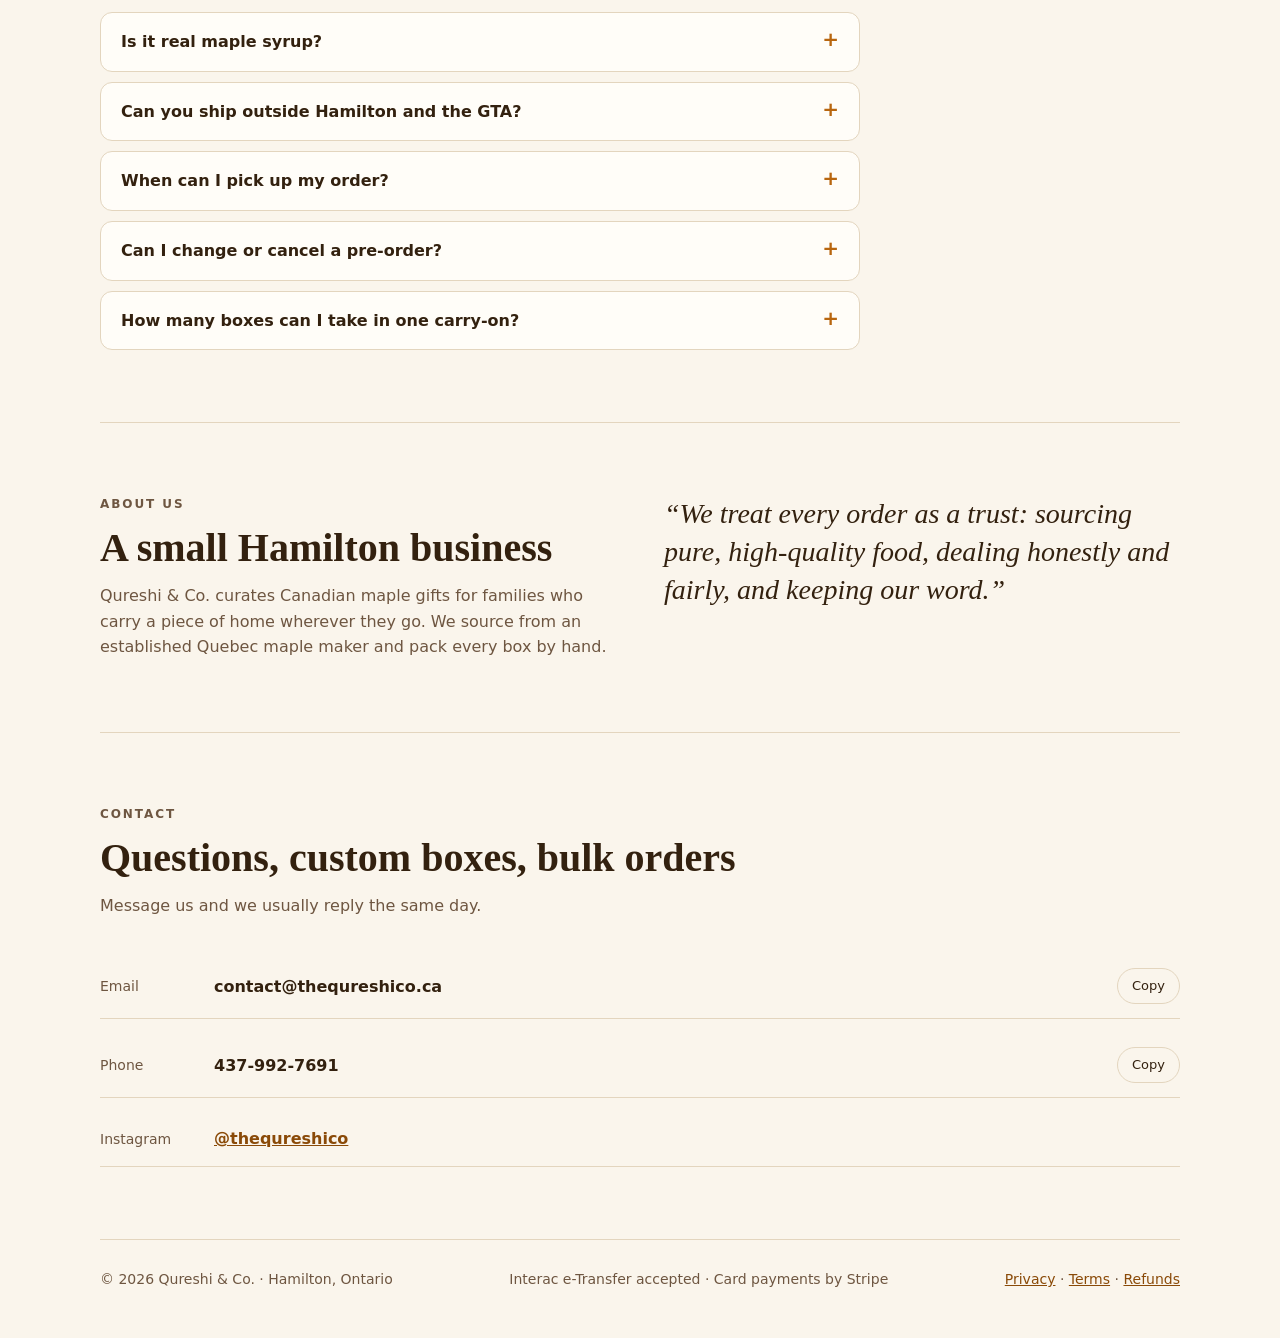
==== commit 341af968: "Boarding-pass card: Toronto, ON under YYZ Co-Authored-By: Claude Sonnet 5.5 <noreply@anthropic.com>" ====
--- a/index.html
+++ b/index.html
@@ -284,7 +284,7 @@
     </div>
     <div class="contact">
       <div class="contact-row"><span class="k">Email</span><span class="v" id="email">contact@thequreshico.ca</span><button class="copy" type="button" data-copy="email">Copy</button></div>
-      <div class="contact-row"><span class="k">Phone</span><span class="v" id="phone">[removed]</span><button class="copy" type="button" data-copy="phone">Copy</button></div>
+      <div class="contact-row"><span class="k">Phone</span><span class="v" id="phone">437-992-7691</span><button class="copy" type="button" data-copy="phone">Copy</button></div>
       <div class="contact-row"><span class="k">Instagram</span><a class="v" href="https://www.instagram.com/thequreshico/" rel="noopener noreferrer">@thequreshico</a></div>
     </div>
   </section>
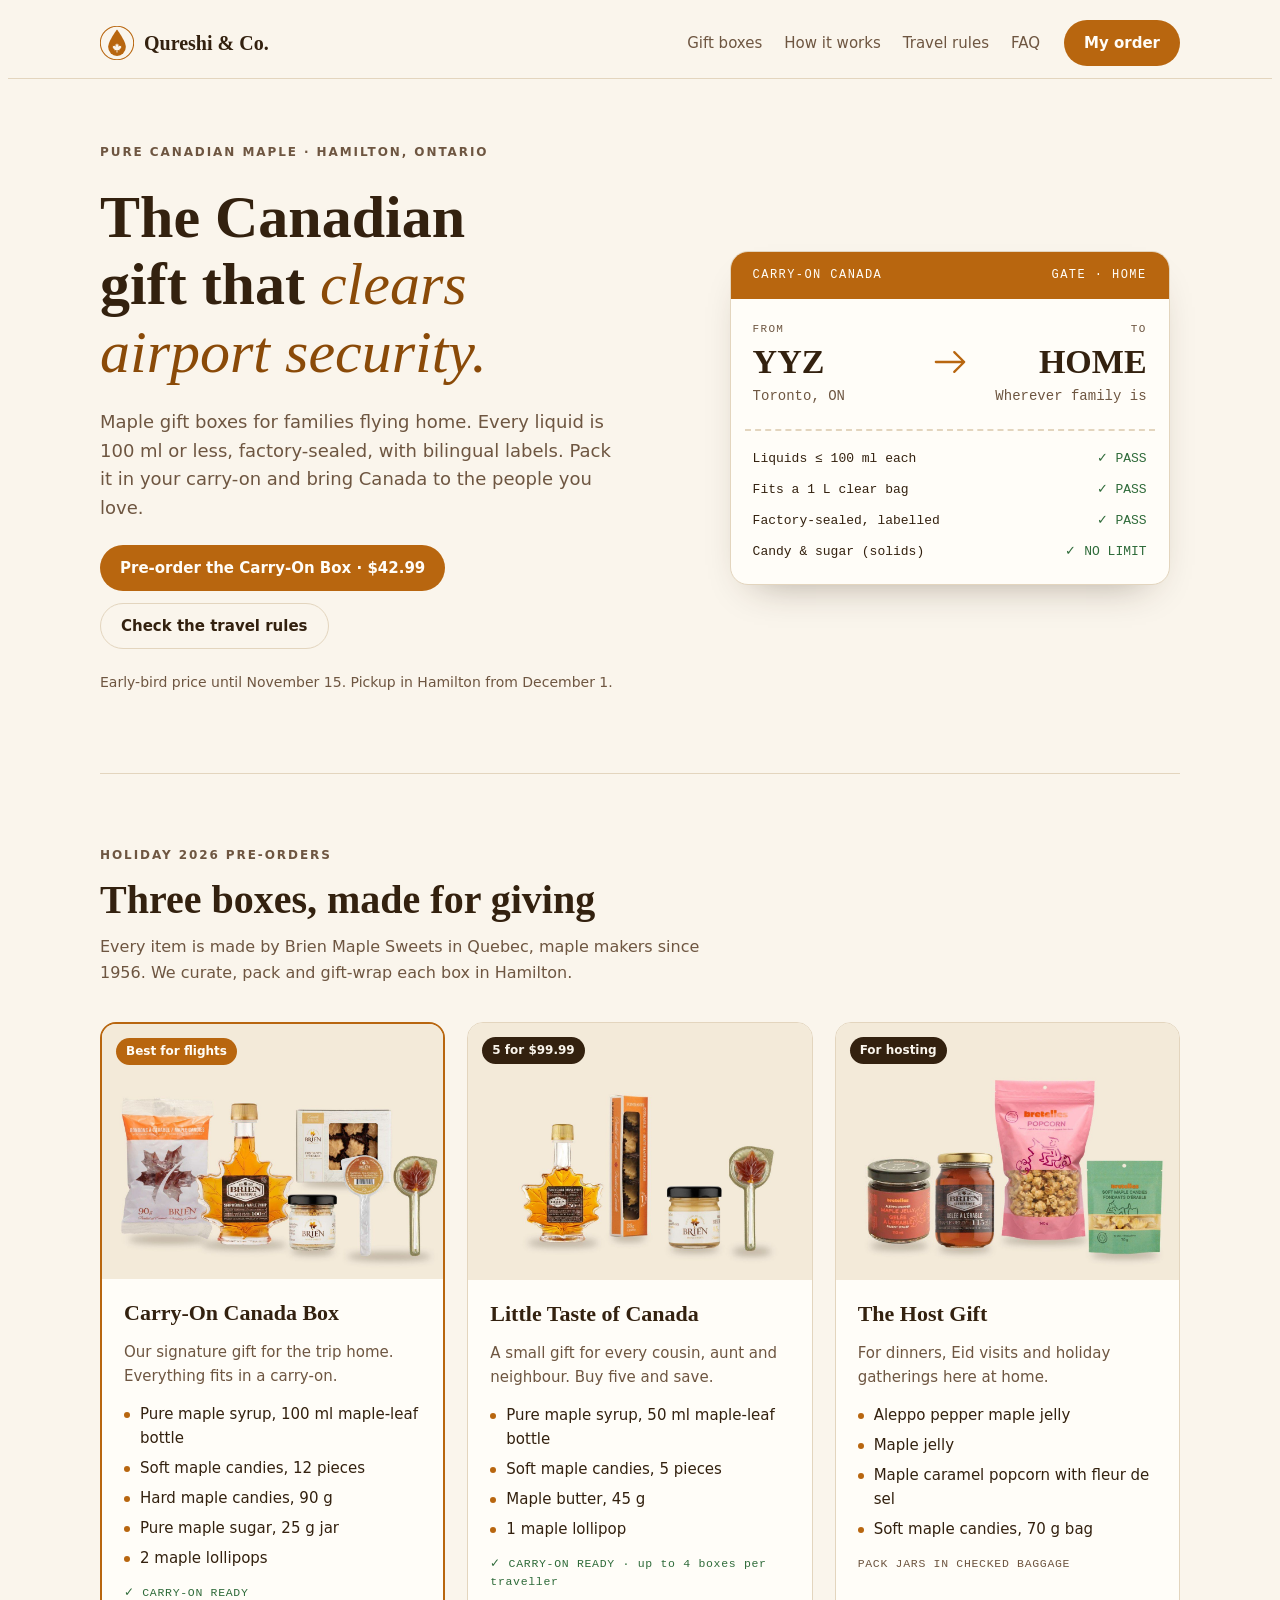
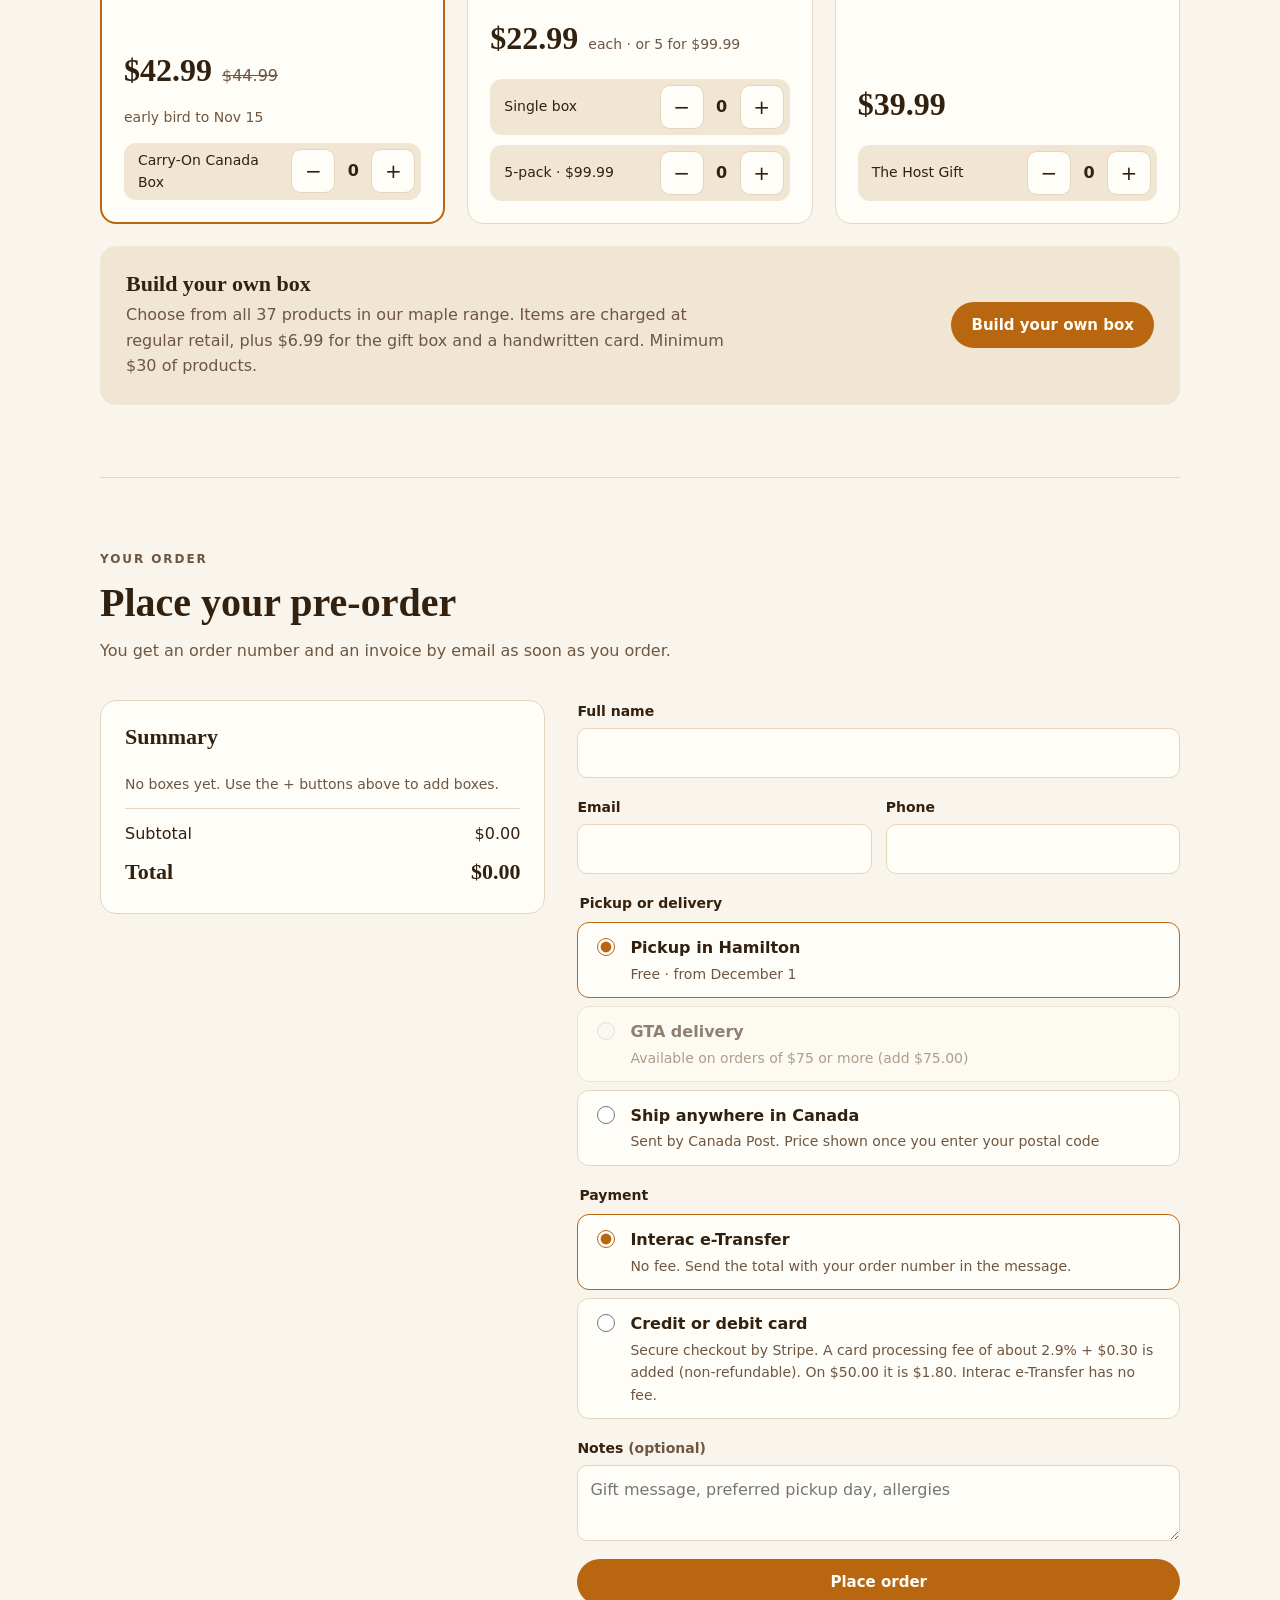
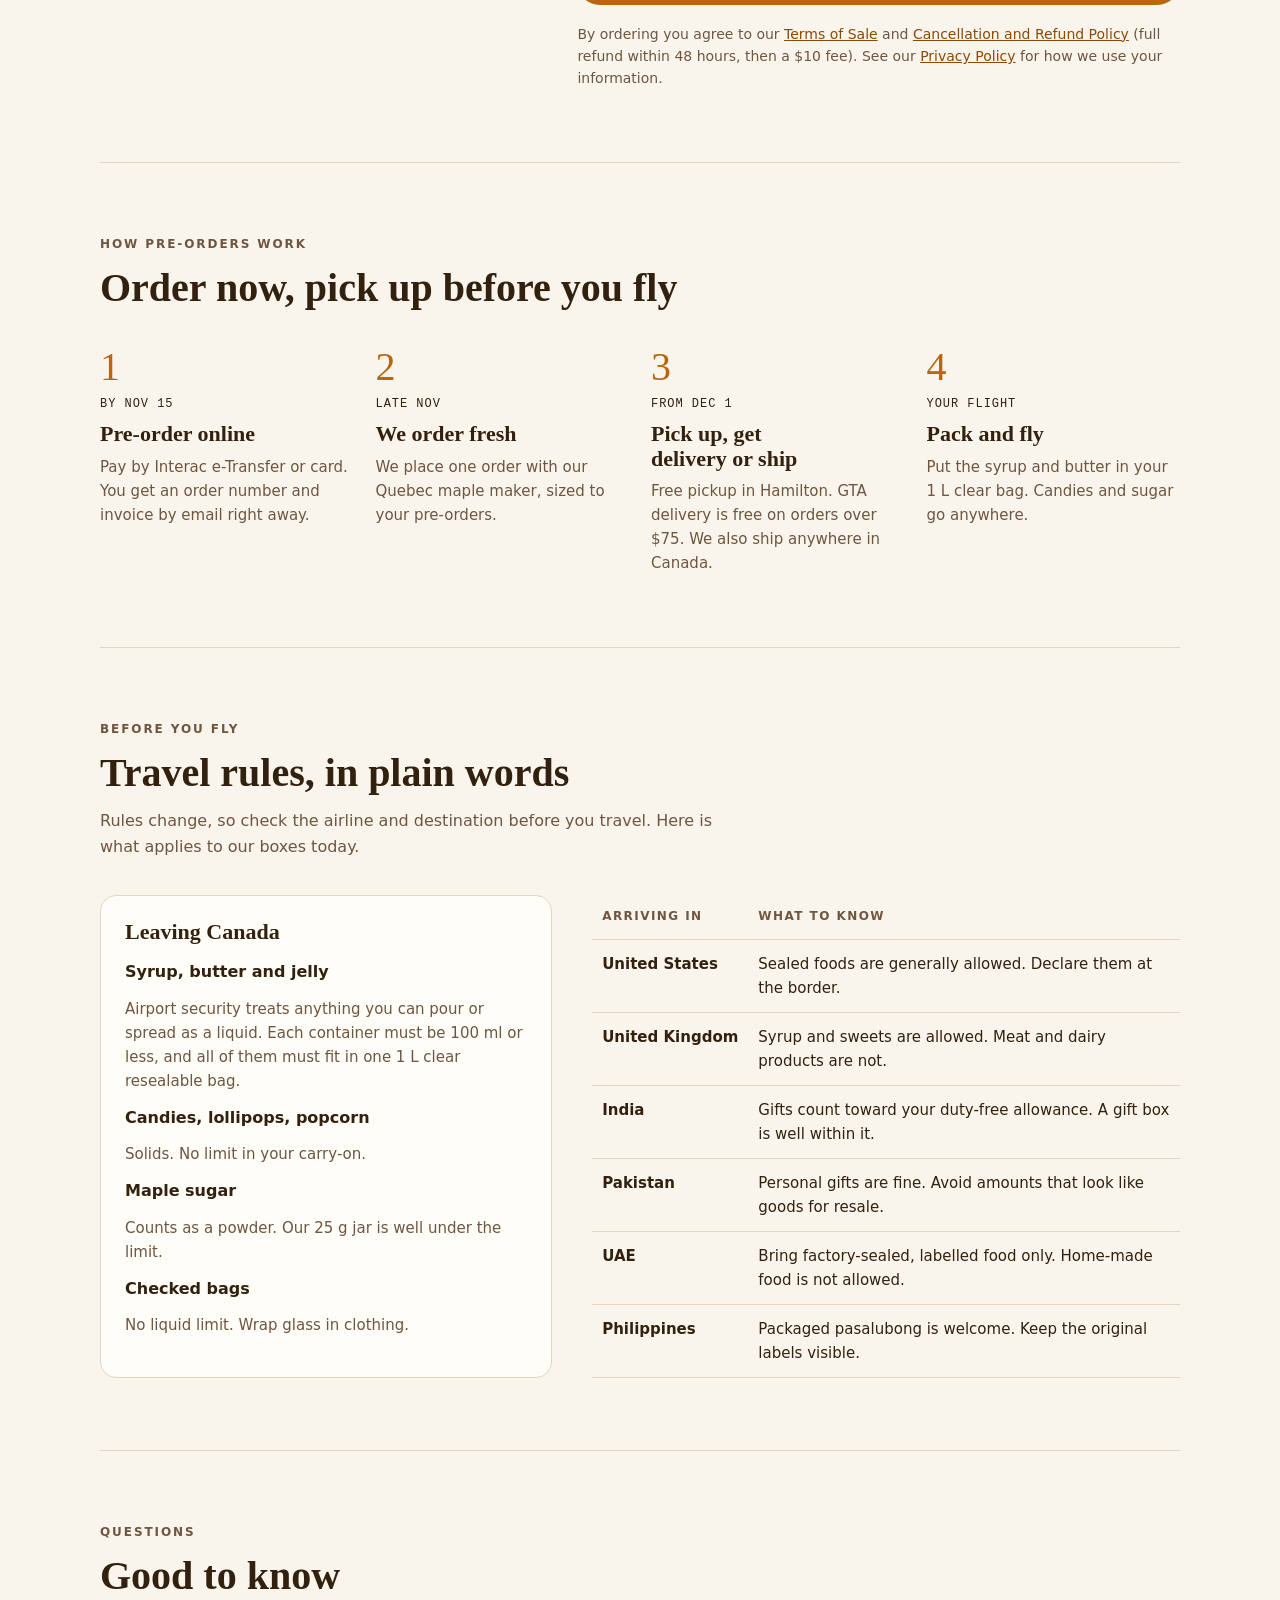
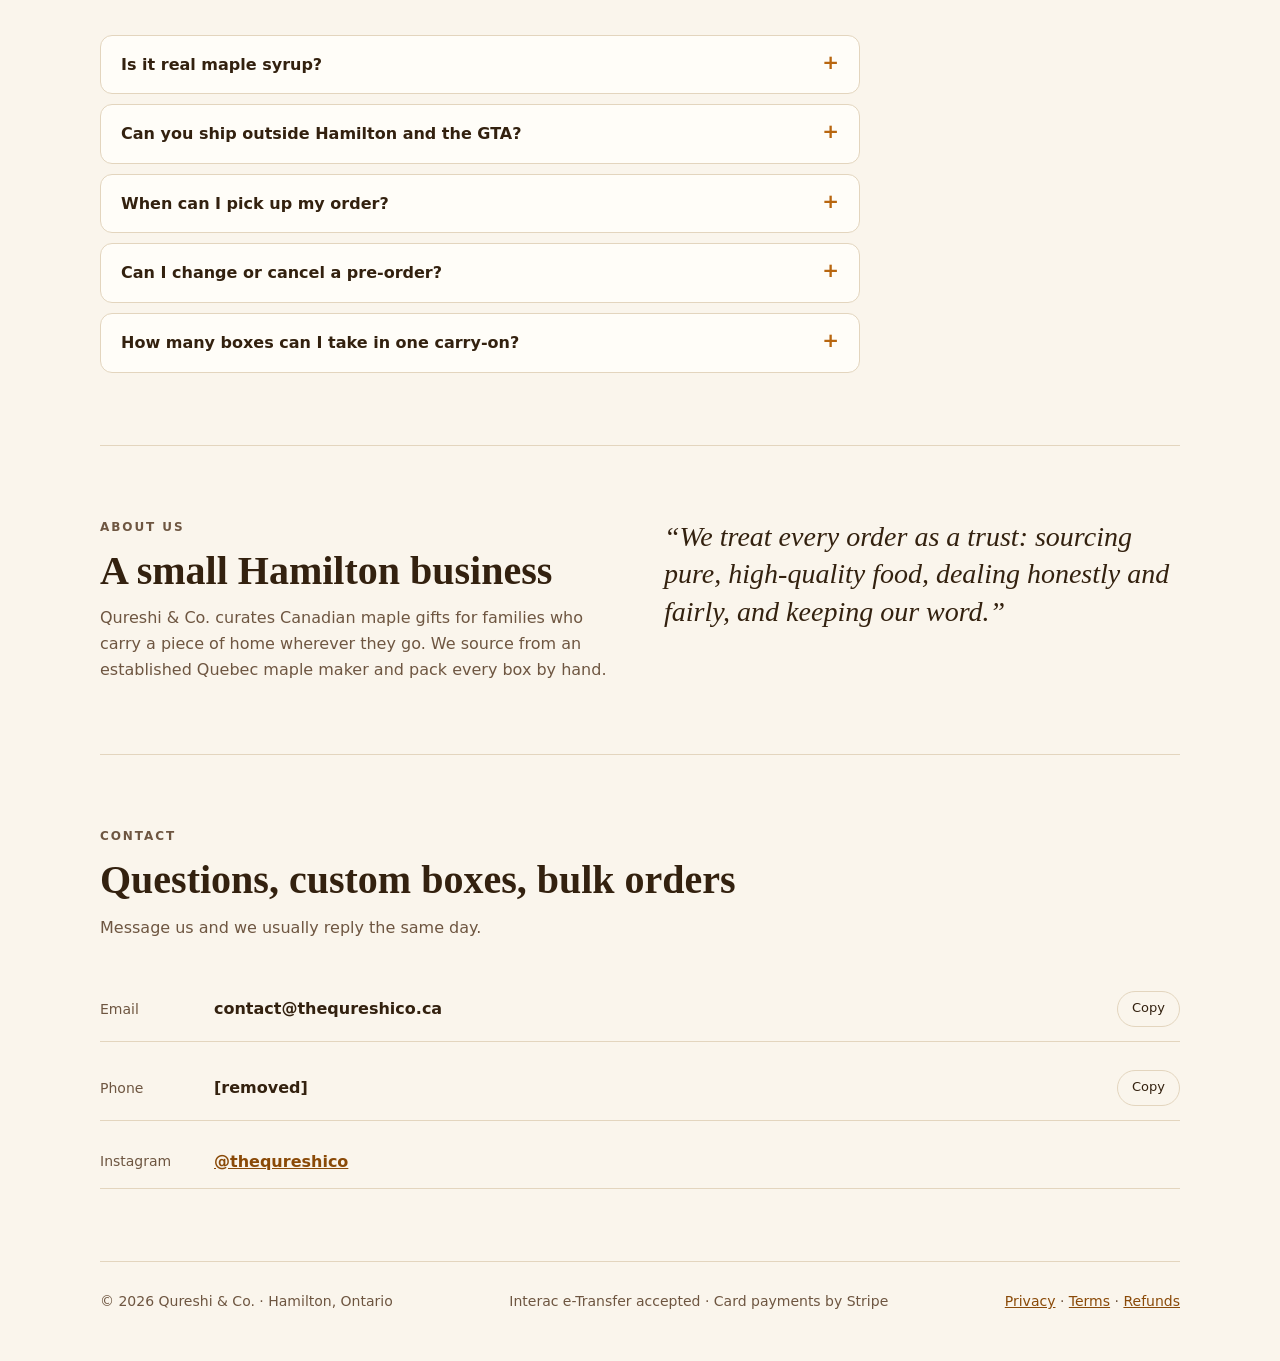
==== commit 36a50451: "Colour-coded Orders sheet; card processing fee is not refundable - colorCodeOrders(): rows coloured " ====
--- a/index.html
+++ b/index.html
@@ -181,7 +181,7 @@
         <fieldset>
           <legend>Payment</legend>
           <label class="choice"><input type="radio" name="payment" value="etransfer" id="f-etransfer" checked><span><b>Interac e-Transfer</b><span class="fine">No fee. Send the total with your order number in the message.</span></span></label>
-          <label class="choice"><input type="radio" name="payment" value="card" id="f-card"><span><b>Credit or debit card</b><span class="fine" id="card-hint">Secure checkout by Stripe. A card processing fee of about 2.9% + $0.30 is added.</span></span></label>
+          <label class="choice"><input type="radio" name="payment" value="card" id="f-card"><span><b>Credit or debit card</b><span class="fine" id="card-hint">Secure checkout by Stripe. A card processing fee of about 2.9% + $0.30 is added (non-refundable).</span></span></label>
         </fieldset>
 
         <div class="field"><label for="f-notes">Notes <span class="fine">(optional)</span></label><textarea maxlength="500" id="f-notes" name="notes" rows="2" placeholder="Gift message, preferred pickup day, allergies"></textarea></div>
@@ -284,7 +284,7 @@
     </div>
     <div class="contact">
       <div class="contact-row"><span class="k">Email</span><span class="v" id="email">contact@thequreshico.ca</span><button class="copy" type="button" data-copy="email">Copy</button></div>
-      <div class="contact-row"><span class="k">Phone</span><span class="v" id="phone">437-992-7691</span><button class="copy" type="button" data-copy="phone">Copy</button></div>
+      <div class="contact-row"><span class="k">Phone</span><span class="v" id="phone">[removed]</span><button class="copy" type="button" data-copy="phone">Copy</button></div>
       <div class="contact-row"><span class="k">Instagram</span><a class="v" href="https://www.instagram.com/thequreshico/" rel="noopener noreferrer">@thequreshico</a></div>
     </div>
   </section>
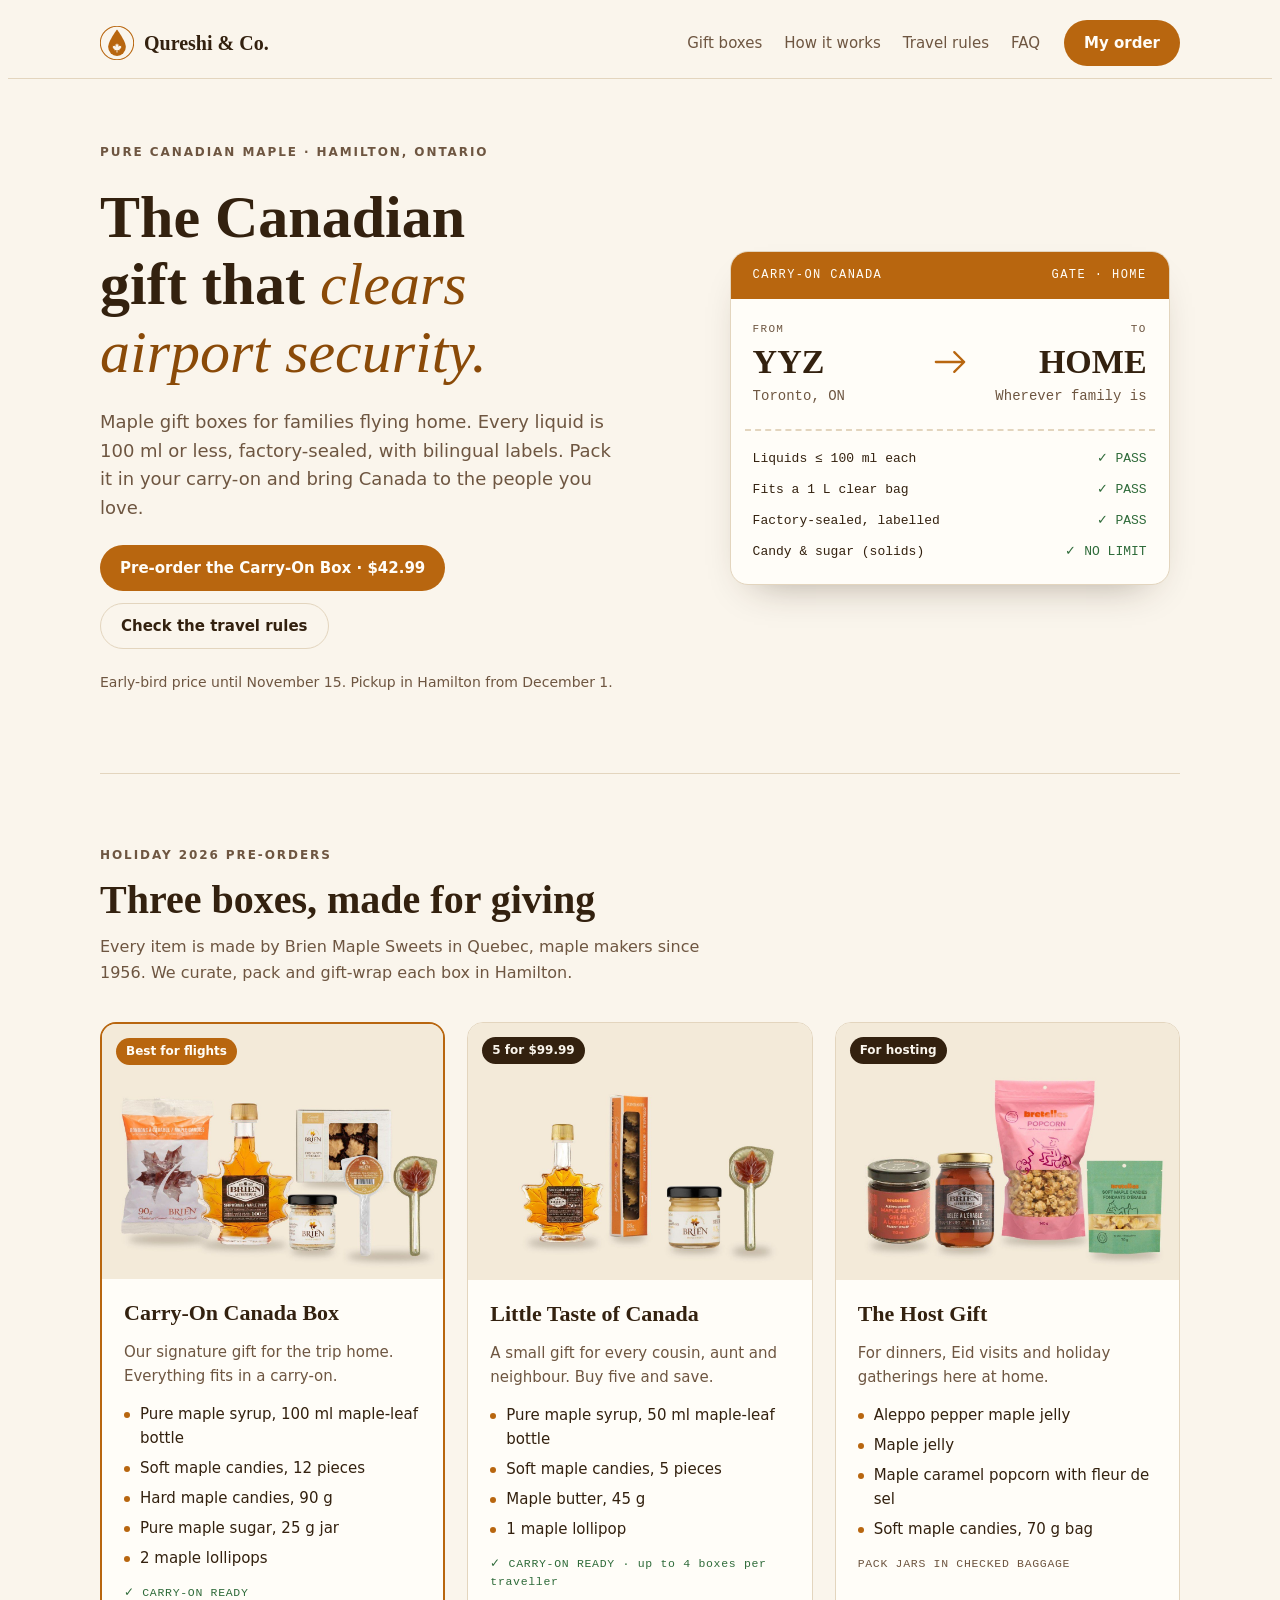
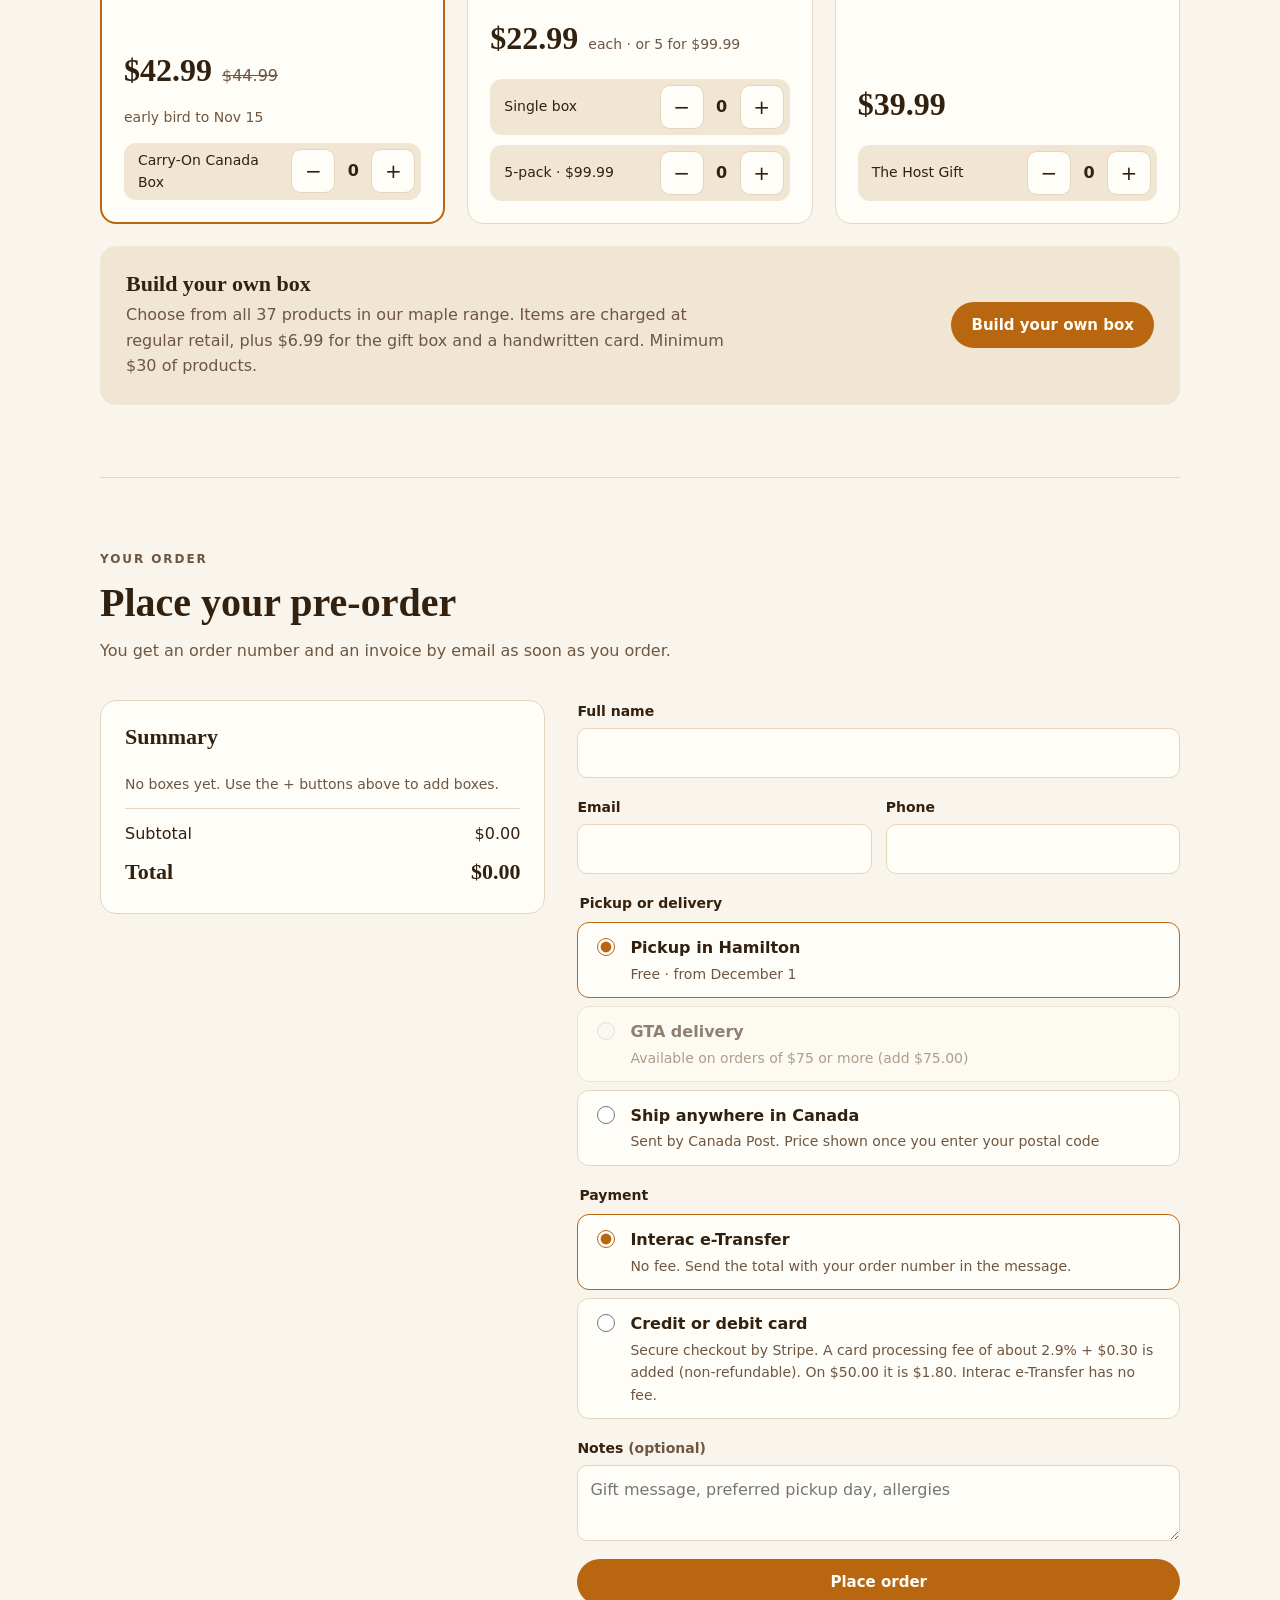
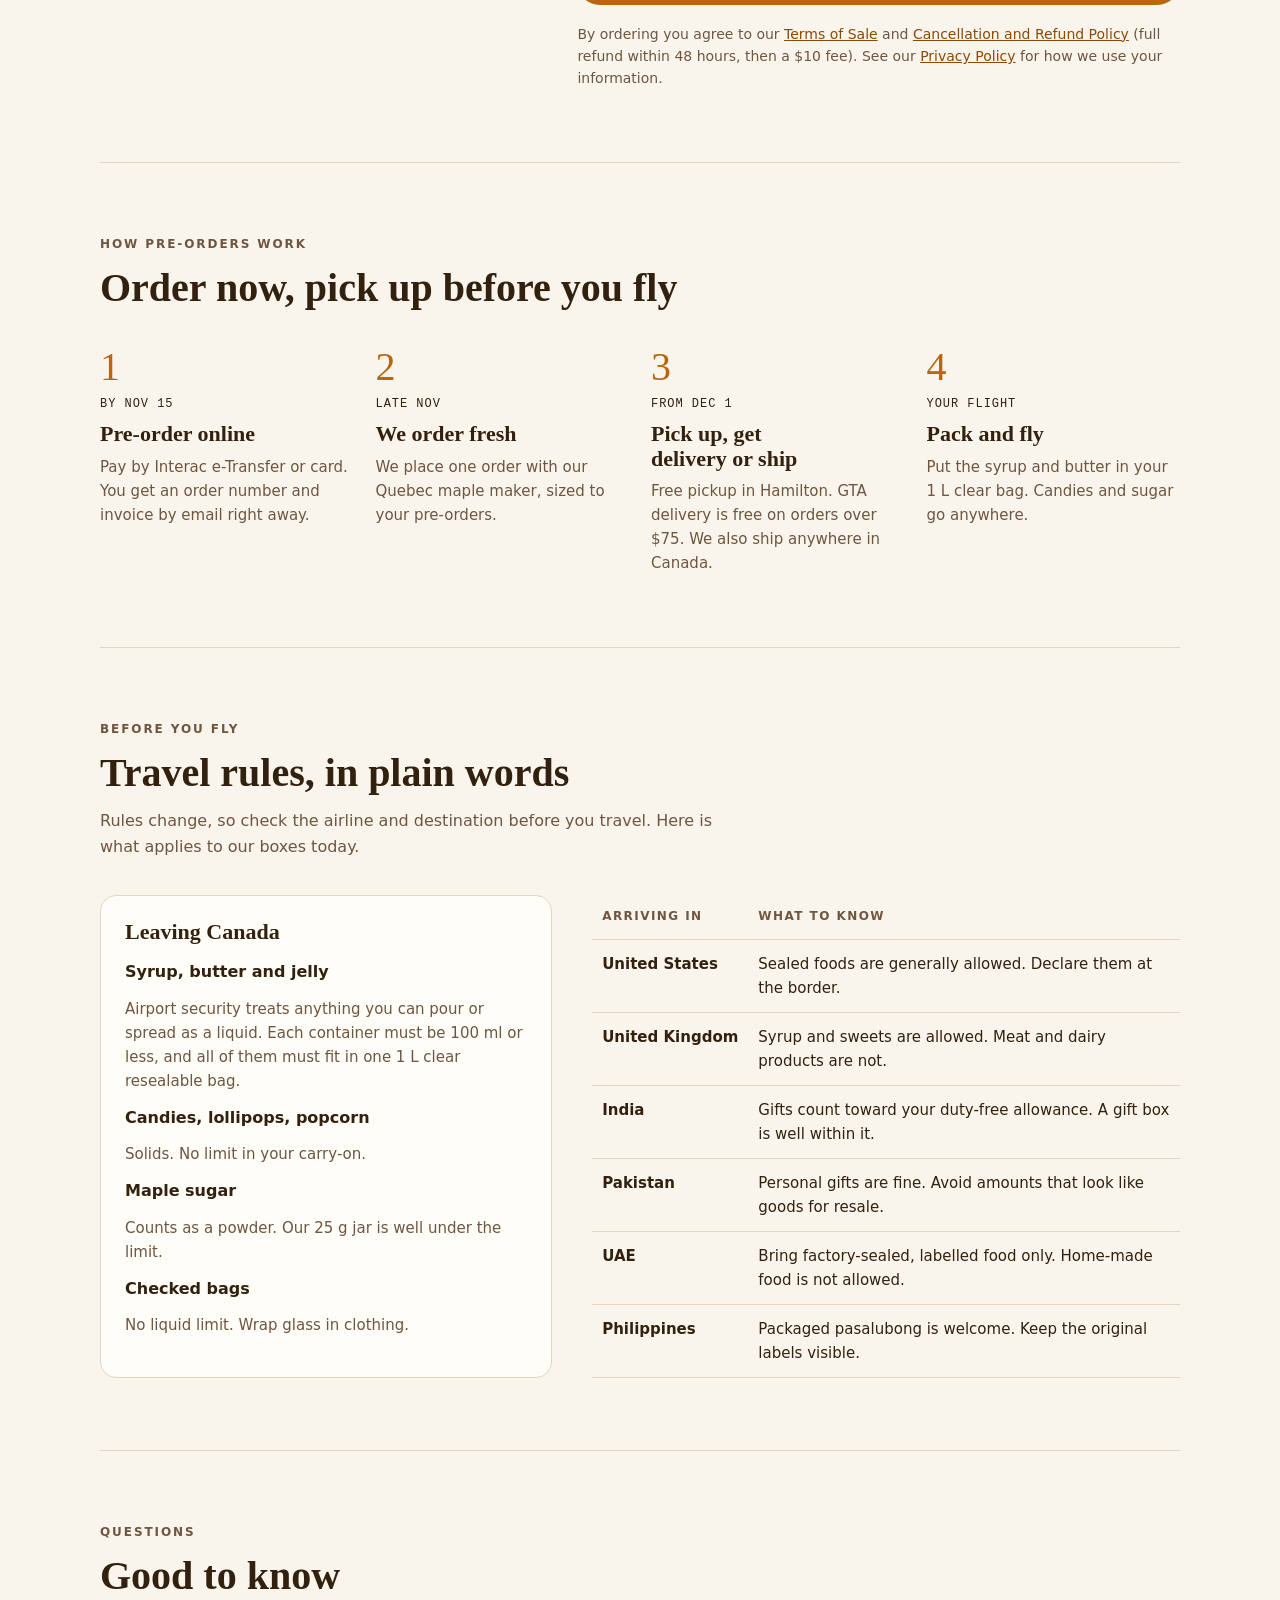
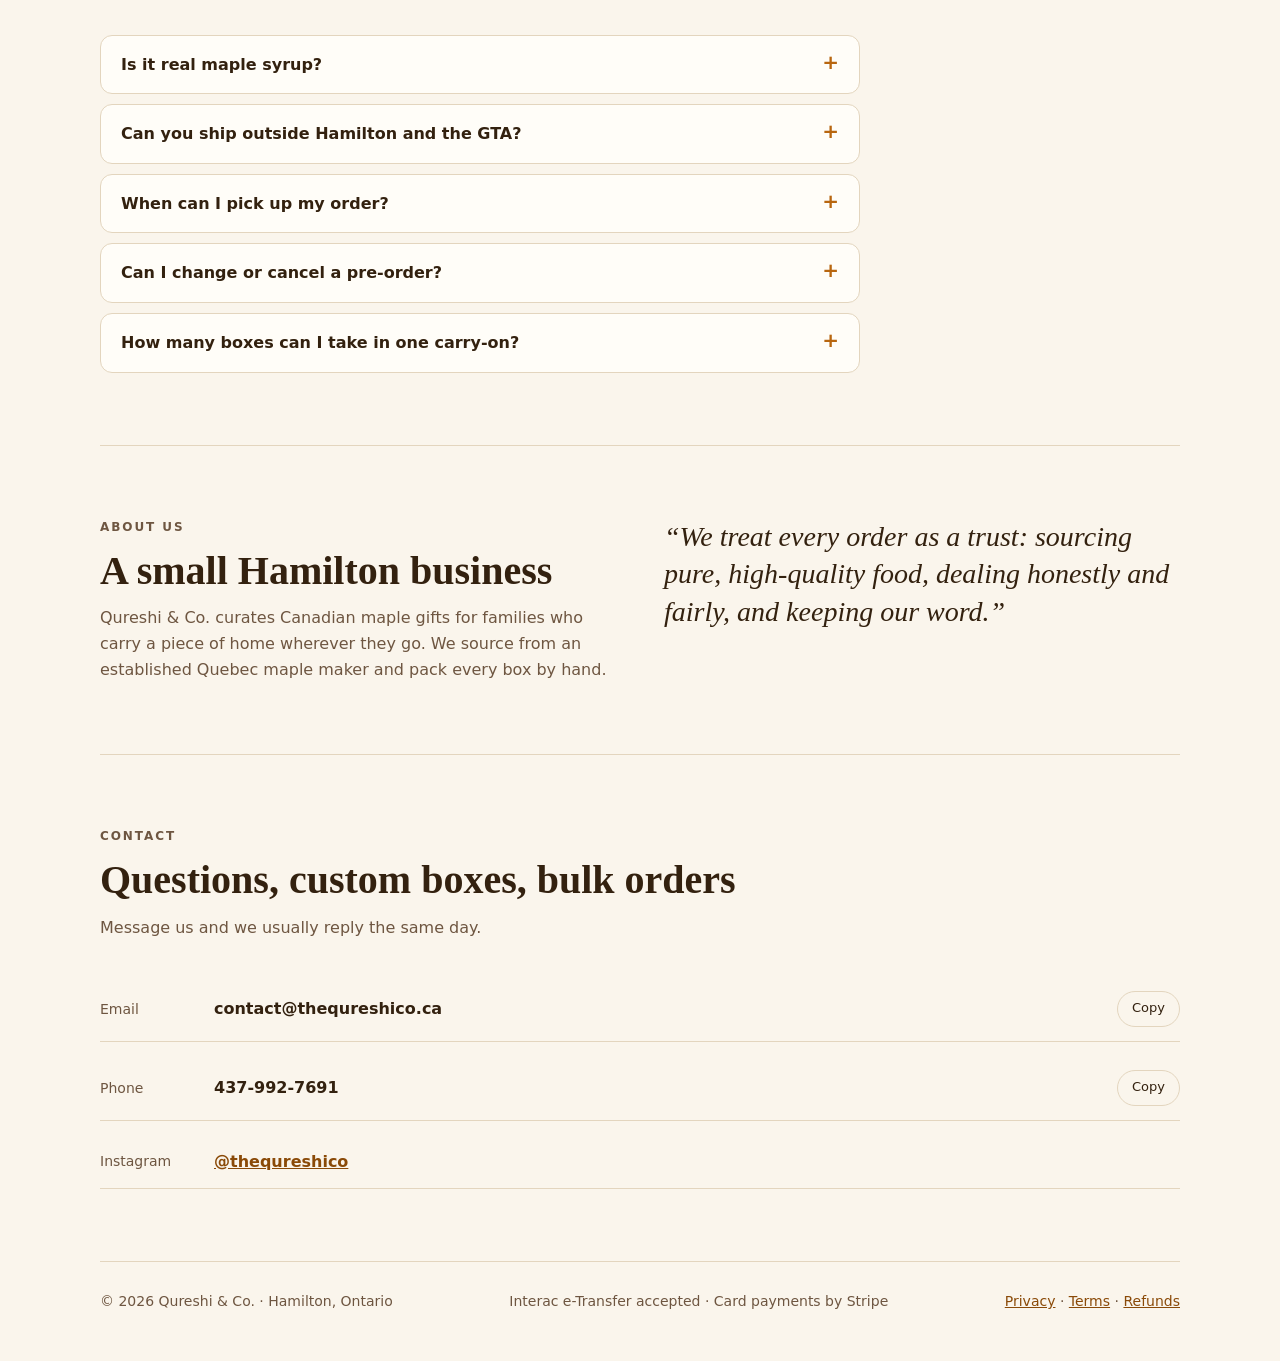
==== commit 73771bdc: "Colour-coded Orders sheet; card processing fee is not refundable - colorCodeOrders(): rows coloured " ====
--- a/index.html
+++ b/index.html
@@ -284,7 +284,7 @@
     </div>
     <div class="contact">
       <div class="contact-row"><span class="k">Email</span><span class="v" id="email">contact@thequreshico.ca</span><button class="copy" type="button" data-copy="email">Copy</button></div>
-      <div class="contact-row"><span class="k">Phone</span><span class="v" id="phone">[removed]</span><button class="copy" type="button" data-copy="phone">Copy</button></div>
+      <div class="contact-row"><span class="k">Phone</span><span class="v" id="phone">437-992-7691</span><button class="copy" type="button" data-copy="phone">Copy</button></div>
       <div class="contact-row"><span class="k">Instagram</span><a class="v" href="https://www.instagram.com/thequreshico/" rel="noopener noreferrer">@thequreshico</a></div>
     </div>
   </section>
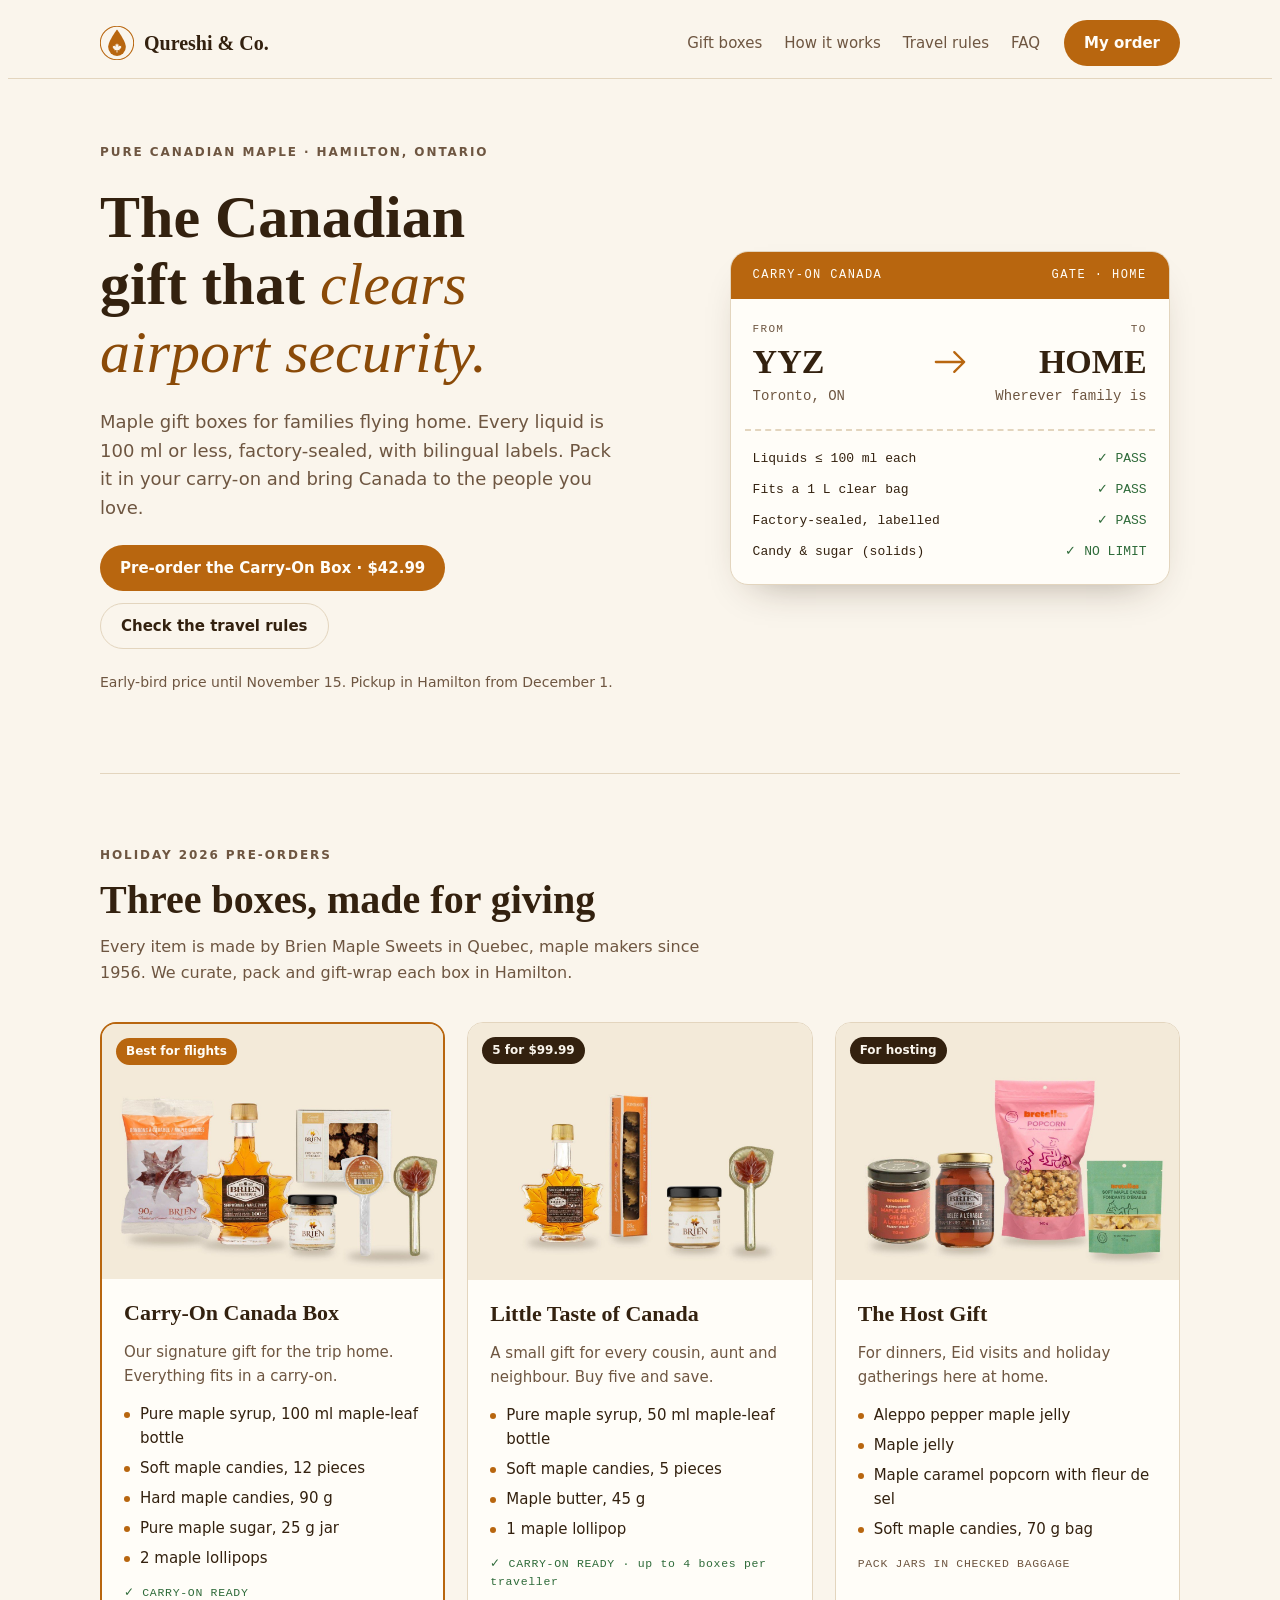
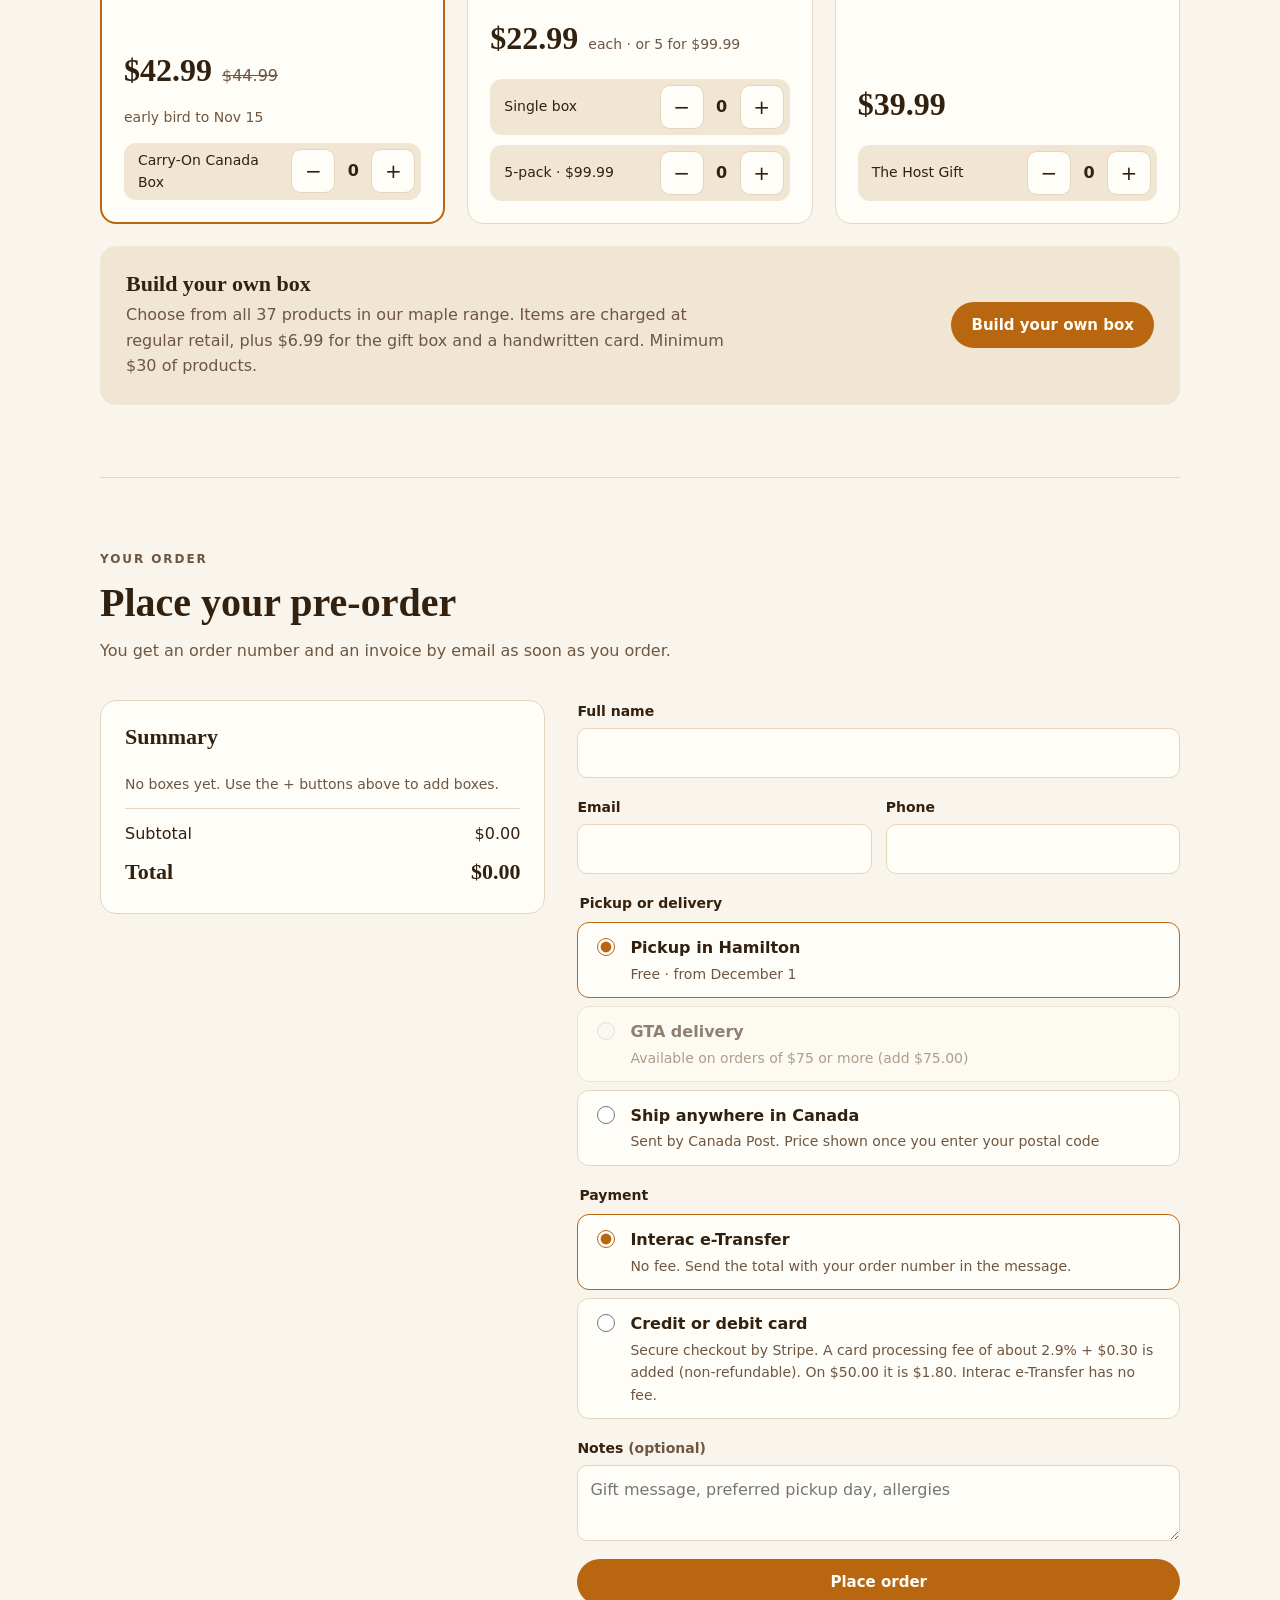
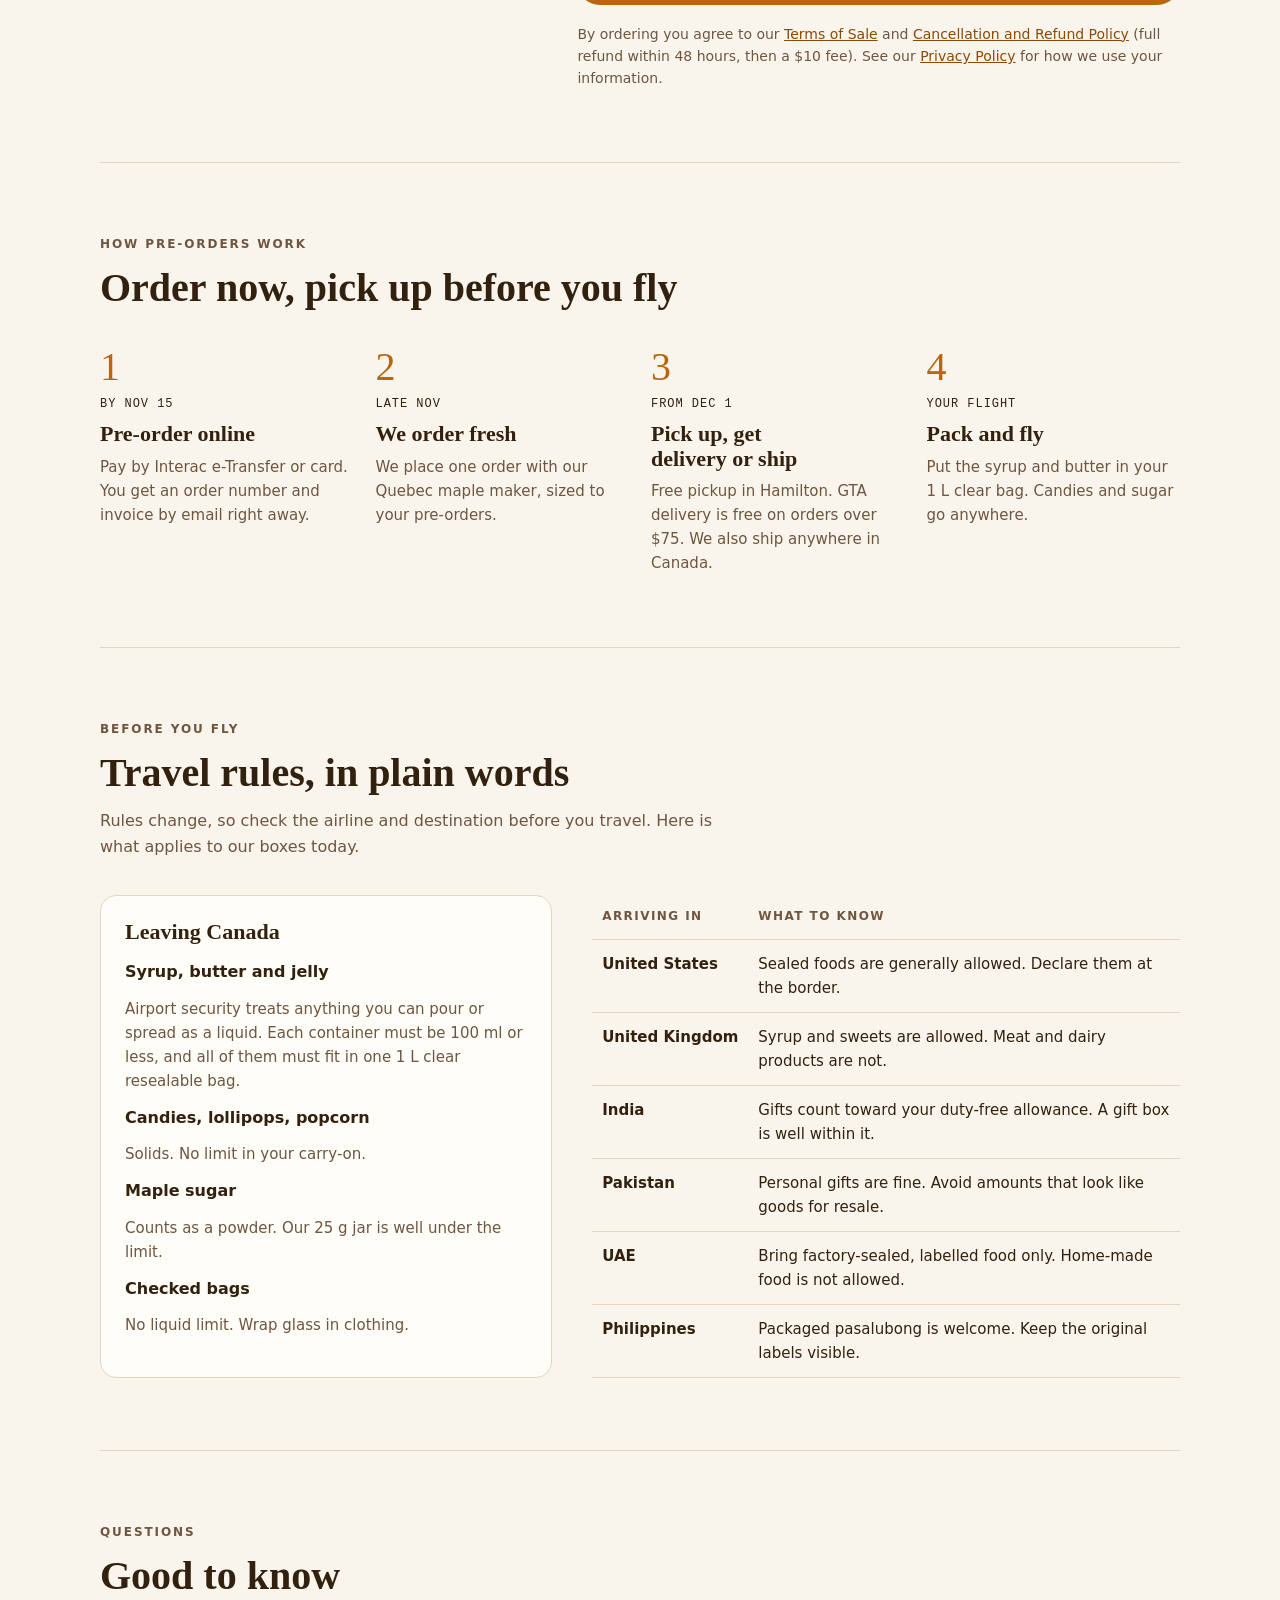
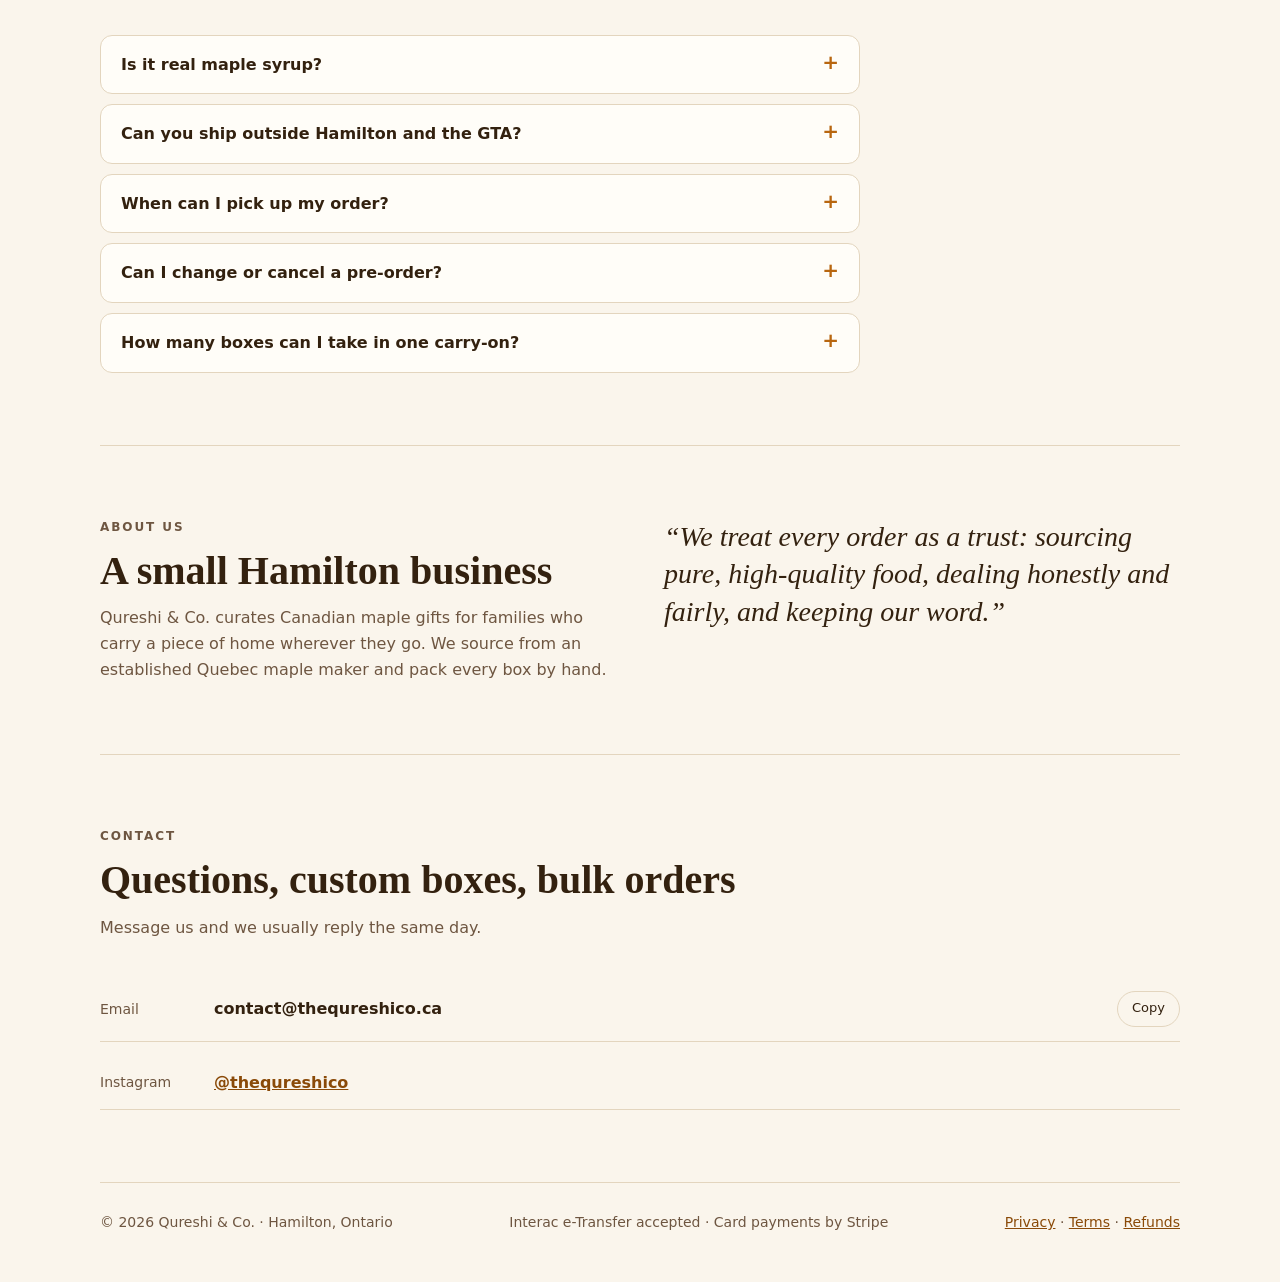
==== commit 40acaa40: "Remove the business phone number from the website, invoices and emails The phone setting in the orde" ====
--- a/index.html
+++ b/index.html
@@ -284,7 +284,6 @@
     </div>
     <div class="contact">
       <div class="contact-row"><span class="k">Email</span><span class="v" id="email">contact@thequreshico.ca</span><button class="copy" type="button" data-copy="email">Copy</button></div>
-      <div class="contact-row"><span class="k">Phone</span><span class="v" id="phone">437-992-7691</span><button class="copy" type="button" data-copy="phone">Copy</button></div>
       <div class="contact-row"><span class="k">Instagram</span><a class="v" href="https://www.instagram.com/thequreshico/" rel="noopener noreferrer">@thequreshico</a></div>
     </div>
   </section>
